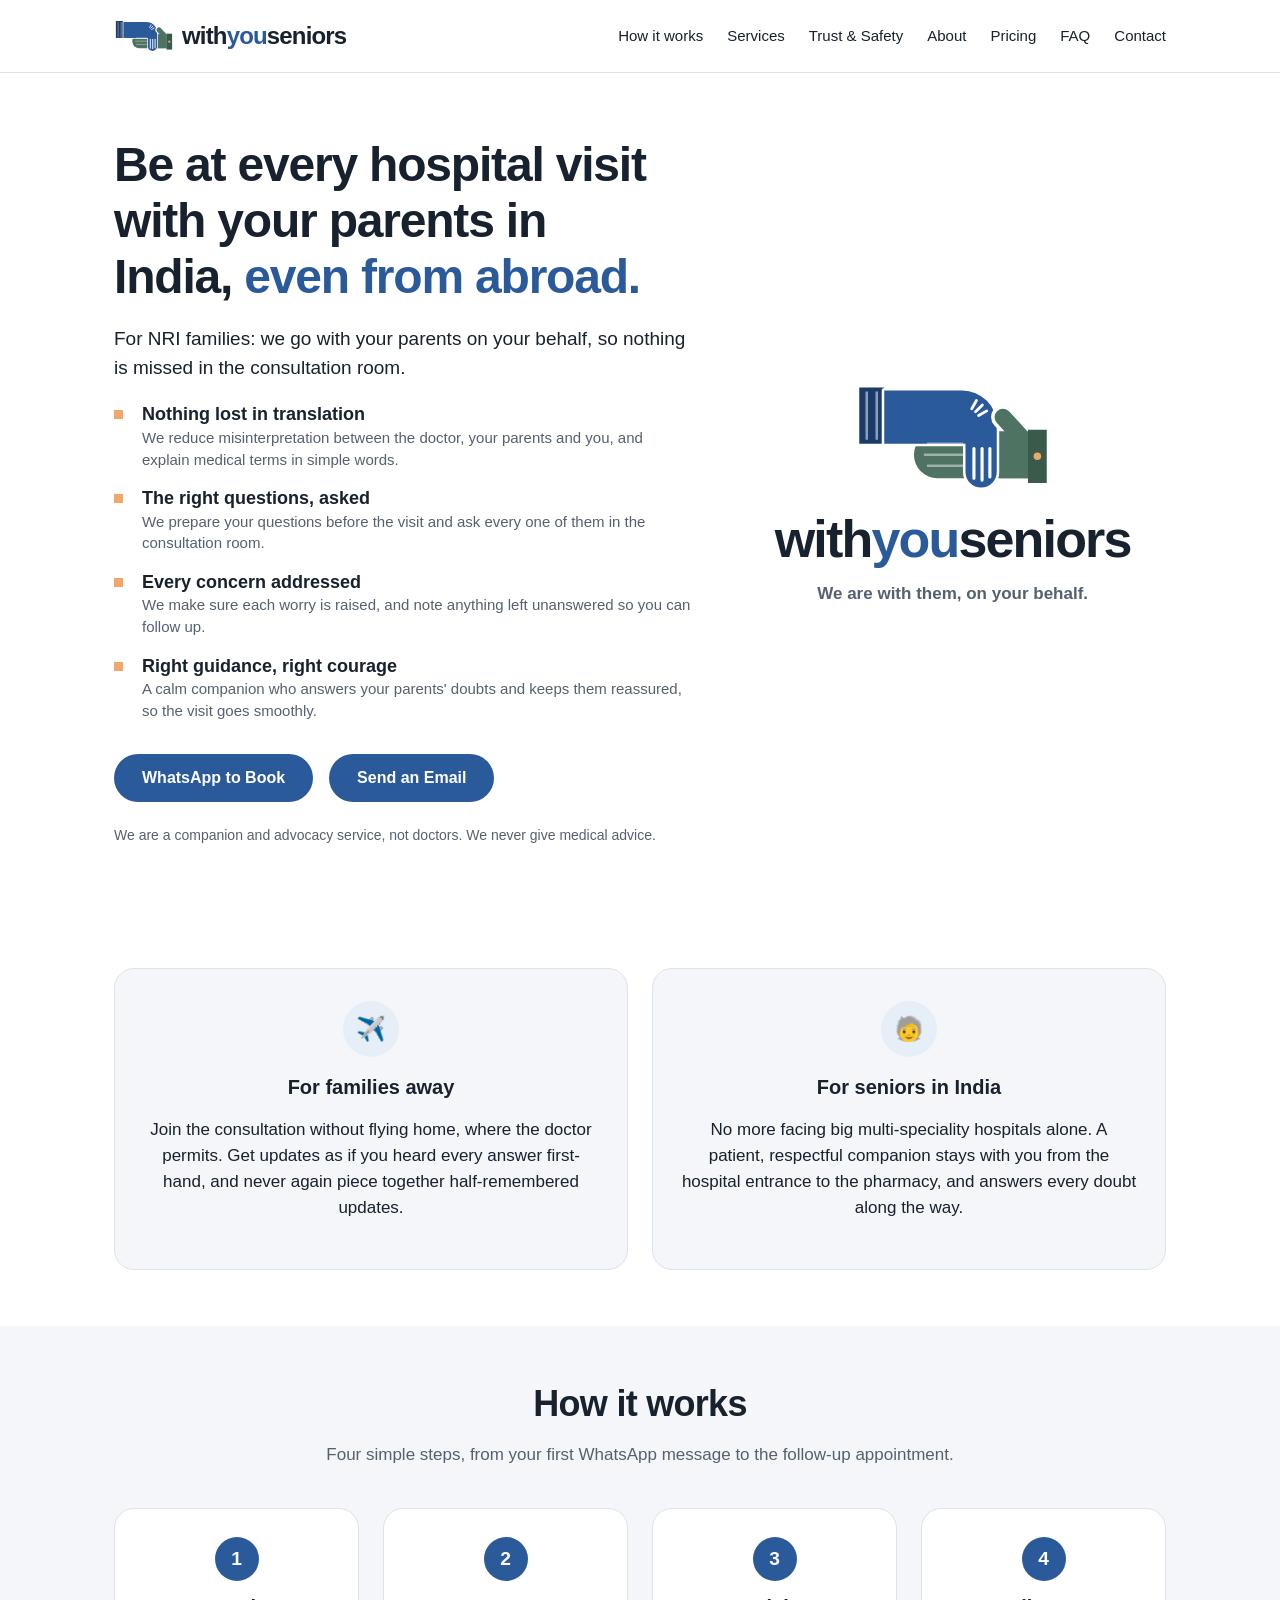
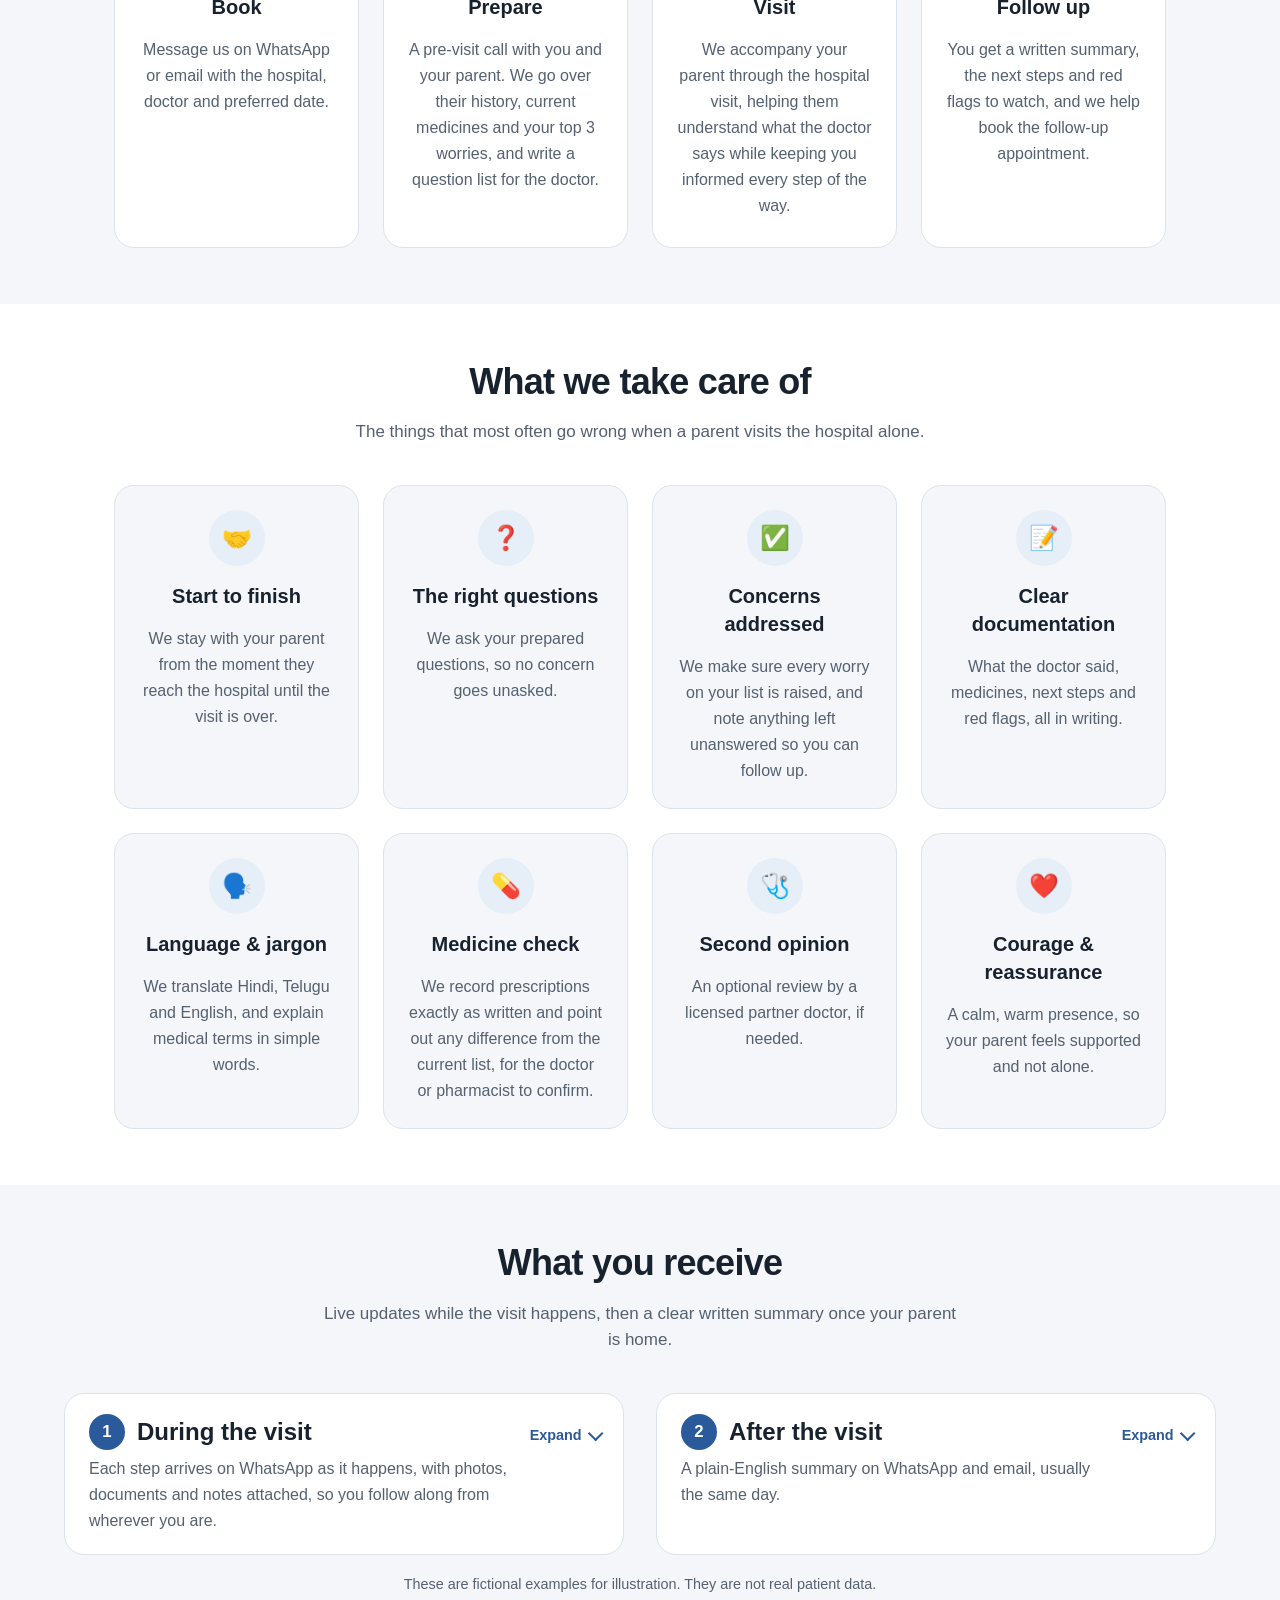
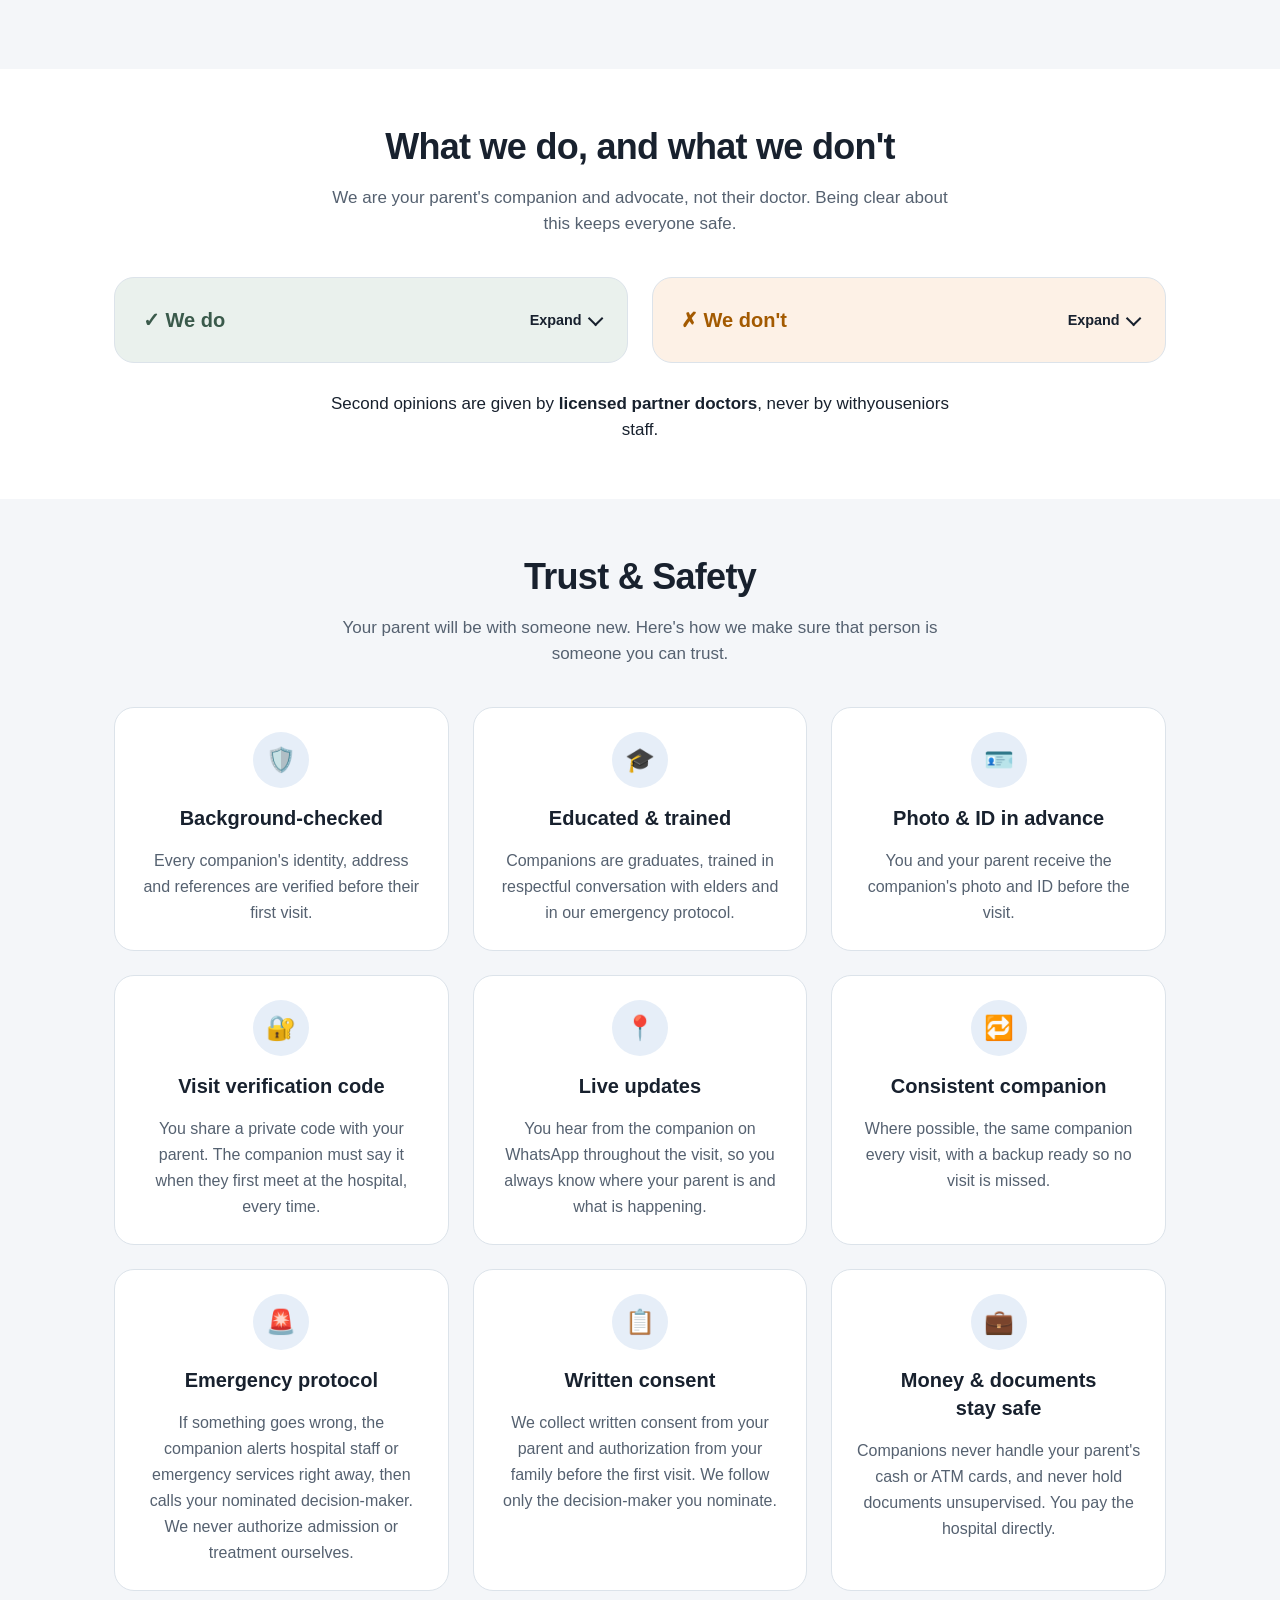
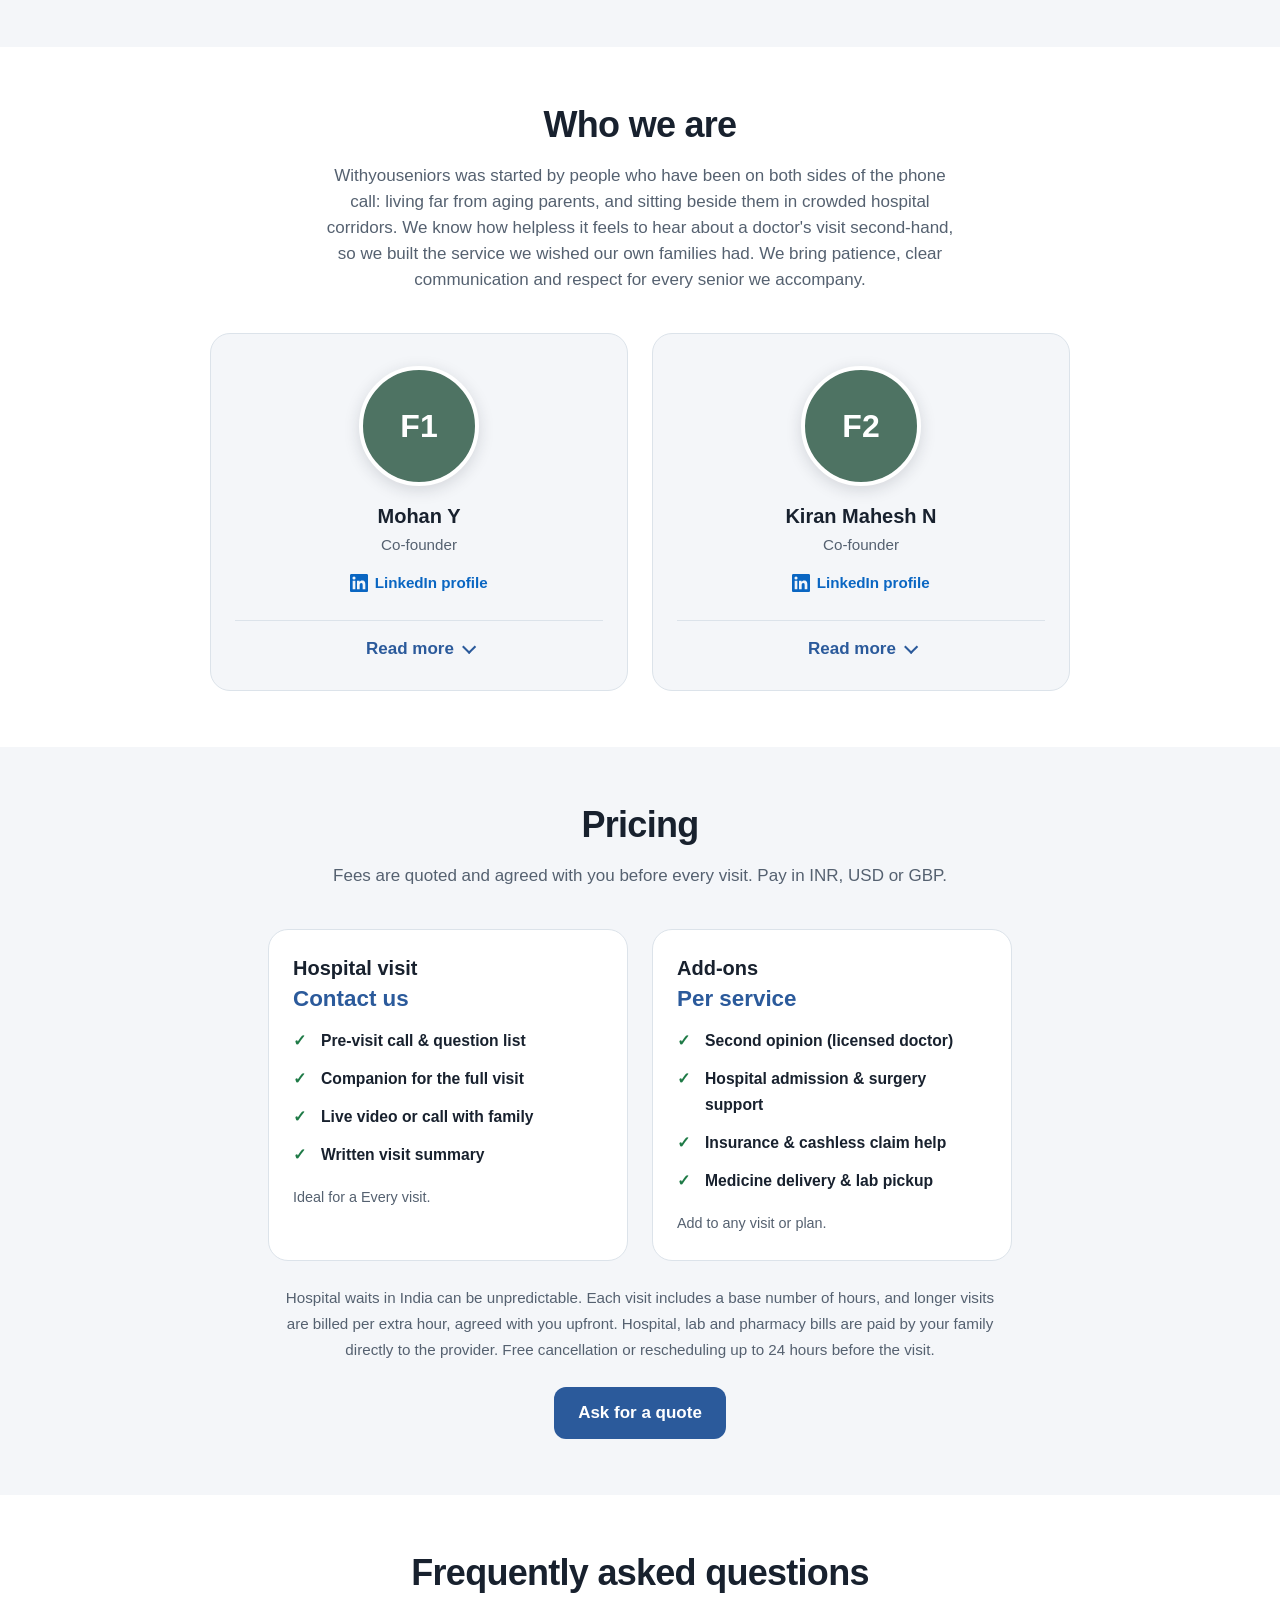
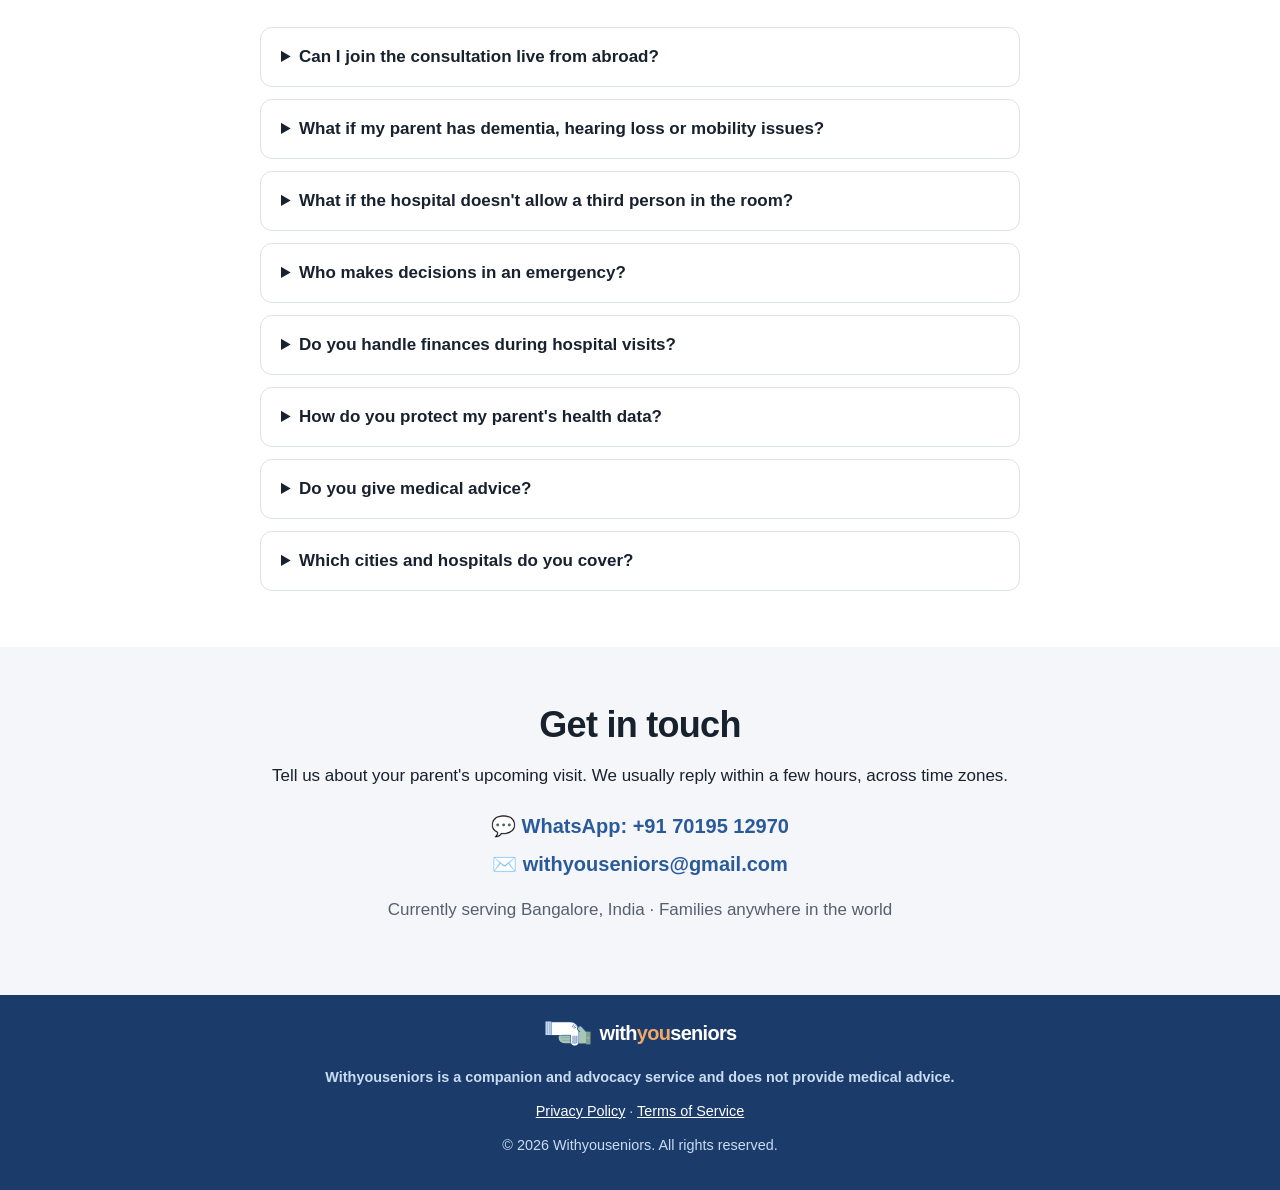
==== index.html @ 8ab737ec "Added code" ====
<!doctype html>
<html lang="en">
<head>
  <meta charset="UTF-8">
  <meta name="viewport" content="width=device-width, initial-scale=1.0">
  <title>Withyouseniors — Hospital Visit Companions for Your Parents in India</title>
  <meta name="description" content="Withyouseniors accompanies your parents to hospital visits in India on your behalf — asking the right questions, keeping you connected live, and sending a clear written summary. For families in the US, UK and abroad.">

  <meta property="og:title" content="Withyouseniors — We're with them, so you're with them">
  <meta property="og:description" content="Trained hospital-visit companions for seniors in India, with live updates and clear visit summaries for families abroad.">
  <meta property="og:type" content="website">
  <meta property="og:url" content="https://www.withyouseniors.in/">

  <link rel="icon" type="image/svg+xml" href="assets/favicon.svg">
  <meta name="theme-color" content="#2B5A9B">

  <link rel="stylesheet" href="styles.css">
</head>
<body>

  <header class="site-header">
    <div class="container header-inner">
      <a class="logo" href="#top" aria-label="withyouseniors home"><img class="logo-mark" src="assets/logo.svg" alt="" width="60" height="36"><span class="logo-word">with<span class="logo-you">you</span>seniors</span></a>
      <button class="nav-toggle" id="navToggle" aria-label="Toggle navigation" aria-expanded="false" aria-controls="siteNav">
        <span></span><span></span><span></span>
      </button>
      <nav class="site-nav" id="siteNav">
        <a href="#how-it-works">How it works</a>
        <a href="#services">Services</a>
        <a href="#trust">Trust &amp; Safety</a>
        <a href="#about">About</a>
        <a href="#pricing">Pricing</a>
        <a href="#faq">FAQ</a>
        <a href="#contact">Contact</a>
      </nav>
    </div>
  </header>

  <main id="top">

    <!-- Hero -->
    <section class="hero hero-split">
      <div class="container hero-grid">
        <div class="hero-copy">
          <h1>Be at every hospital visit with your parents in India, <span class="hero-accent">even from abroad.</span></h1>
          <p class="hero-lead">For NRI families: we go with your parents on your behalf, so nothing is missed in the consultation room.</p>
          <ul class="hero-points">
            <li><strong>Nothing lost in translation</strong><span>We reduce misinterpretation between the doctor, your parents and you, and explain medical terms in simple words.</span></li>
            <li><strong>The right questions, asked</strong><span>We prepare your questions before the visit and ask every one of them in the consultation room.</span></li>
            <li><strong>Every concern addressed</strong><span>We make sure each worry is raised, and note anything left unanswered so you can follow up.</span></li>
            <li><strong>Right guidance, right courage</strong><span>A calm companion who answers your parents' doubts and keeps them reassured, so the visit goes smoothly.</span></li>
          </ul>
          <div class="hero-actions">
            <a class="btn btn-primary" href="https://wa.me/917019512970" target="_blank" rel="noopener">WhatsApp to Book</a>
            <a class="btn btn-primary" href="mailto:withyouseniors@gmail.com">Send an Email</a>
          </div>
          <p class="hero-note">We are a companion and advocacy service, not doctors. We never give medical advice.</p>
        </div>
        <div class="hero-visual" aria-hidden="true">
          <img src="assets/logo.svg" alt="" width="200" height="120">
          <p class="hero-visual-word">with<span>you</span>seniors</p>
          <p class="hero-visual-tag">We are with them, on your behalf.</p>
        </div>
      </div>
    </section>

    <!-- Who it's for -->
    <section class="section audiences">
      <div class="container">
        <div class="two-col">
          <div class="audience-card">
            <div class="card-icon" aria-hidden="true">✈️</div>
            <h3>For families away</h3>
            <p>Join the consultation without flying home, where the doctor permits. Get updates as if
              you heard every answer first-hand, and never again piece together
              half-remembered updates.</p>
          </div>
          <div class="audience-card">
            <div class="card-icon" aria-hidden="true">🧓</div>
            <h3>For seniors in India</h3>
            <p>No more facing big multi-speciality hospitals alone. A patient, respectful companion
              stays with you from the hospital entrance to the pharmacy, and answers every doubt along the way.</p>
          </div>
        </div>
      </div>
    </section>

    <!-- How it works -->
    <section id="how-it-works" class="section how-it-works">
      <div class="container">
        <h2>How it works</h2>
        <p class="section-intro">Four simple steps, from your first WhatsApp message to the follow-up appointment.</p>
        <ol class="steps">
          <li class="step">
            <span class="step-num" aria-hidden="true">1</span>
            <h3>Book</h3>
            <p>Message us on WhatsApp or email with the hospital, doctor and preferred date.</p>
          </li>
          <li class="step">
            <span class="step-num" aria-hidden="true">2</span>
            <h3>Prepare</h3>
            <p>A pre-visit call with you and your parent. We go over their history, current medicines
              and your top 3 worries, and write a question list for the doctor.</p>
          </li>
          <li class="step">
            <span class="step-num" aria-hidden="true">3</span>
            <h3>Visit</h3>
            <p>We accompany your parent through the hospital visit, helping them understand what the doctor says while keeping you informed every step of the way.</p>
          </li>
          <li class="step">
            <span class="step-num" aria-hidden="true">4</span>
            <h3>Follow up</h3>
            <p>You get a written summary, the next steps and red flags to watch, and we help
              book the follow-up appointment.</p>
          </li>
        </ol>
      </div>
    </section>

    <!-- What we take care of -->
    <section id="services" class="section services">
      <div class="container">
        <h2>What we take care of</h2>
        <p class="section-intro">The things that most often go wrong when a parent visits the hospital alone.</p>
        <div class="card-grid card-grid-4">
          <div class="card">
            <div class="card-icon" aria-hidden="true">🤝</div>
            <h3>Start to finish</h3>
            <p>We stay with your parent from the moment they reach the hospital until the visit is over.</p>
          </div>
          <div class="card">
            <div class="card-icon" aria-hidden="true">❓</div>
            <h3>The right questions</h3>
            <p>We ask your prepared questions, so no concern goes unasked.</p>
          </div>
          <div class="card">
            <div class="card-icon" aria-hidden="true">✅</div>
            <h3>Concerns addressed</h3>
            <p>We make sure every worry on your list is raised, and note anything left unanswered so you can follow up.</p>
          </div>
          <div class="card">
            <div class="card-icon" aria-hidden="true">📝</div>
            <h3>Clear documentation</h3>
            <p>What the doctor said, medicines, next steps and red flags, all in writing.</p>
          </div>
          <div class="card">
            <div class="card-icon" aria-hidden="true">🗣️</div>
            <h3>Language &amp; jargon</h3>
            <p>We translate Hindi, Telugu and English, and explain medical terms in simple words.</p>
          </div>
          <div class="card">
            <div class="card-icon" aria-hidden="true">💊</div>
            <h3>Medicine check</h3>
            <p>We record prescriptions exactly as written and point out any difference from the current list, for the doctor or pharmacist to confirm.</p>
          </div>
          <div class="card">
            <div class="card-icon" aria-hidden="true">🩺</div>
            <h3>Second opinion</h3>
            <p>An optional review by a licensed partner doctor, if needed.</p>
          </div>
          <div class="card">
            <div class="card-icon" aria-hidden="true">❤️</div>
            <h3>Courage &amp; reassurance</h3>
            <p>A calm, warm presence, so your parent feels supported and not alone.</p>
          </div>
        </div>
      </div>
    </section>

    <!-- Sample visit summary -->
    <section id="sample" class="section sample">
      <div class="container">
        <h2>What you receive</h2>
        <p class="section-intro">Live updates while the visit happens, then a clear written summary once your parent is home.</p>

        <div class="receive-cols">
        <!-- Part 1: During the visit -->
        <details class="receive-part">
          <summary class="receive-summary">
              <h3 class="receive-heading"><span class="receive-num" aria-hidden="true">1</span> During the visit</h3>
              <span class="receive-intro">Each step arrives on WhatsApp as it happens, with photos, documents and notes attached, so you follow along from wherever you are.</span>
            <span class="receive-toggle" aria-hidden="true"></span>
          </summary>

          <div class="timeline-card">
            <div class="summary-header">
              <span class="summary-badge">Sample</span>
              <div>
                <p class="summary-title">Live visit timeline: Cardiology follow-up</p>
                <p class="summary-meta">Times shown in India (IST) and for a family in London (GMT)</p>
              </div>
            </div>

            <ol class="timeline">
              <li class="tl-item">
                <div class="tl-time"><strong>9:40 AM</strong><span>4:10 AM London</span></div>
                <div class="tl-body">
                  <h4>🏥 Arrived at hospital</h4>
                  <p>Companion introduced to your parent. Registration done and token received. Wheelchair arranged at the entrance.</p>
                  <ul class="tl-artifacts"><li>🧾 Registration slip</li></ul>
                </div>
              </li>
              <li class="tl-item">
                <div class="tl-time"><strong>10:15 AM</strong><span>4:45 AM London</span></div>
                <div class="tl-body">
                  <h4>🩺 Vitals checked</h4>
                  <p>Nurse recorded BP 138/86 and weight 68 kg. Waiting time to see the doctor: about 30 minutes.</p>
                  <ul class="tl-artifacts"><li>📷 Vitals sheet</li></ul>
                </div>
              </li>
              <li class="tl-item tl-key">
                <div class="tl-time"><strong>10:50 AM</strong><span>5:20 AM London</span></div>
                <div class="tl-body">
                  <h4>👨‍⚕️ Doctor's appointment</h4>
                  <p>All of your prepared questions were asked and answered.</p>
                  <ul class="tl-artifacts"><li>❓ Question list</li></ul>
                </div>
              </li>
              <li class="tl-item tl-key">
                <div class="tl-time"><strong>11:15 AM</strong><span>5:45 AM London</span></div>
                <div class="tl-body">
                  <h4>📝 Doctor conversation summary</h4>
                  <p>BP is better controlled. The current BP tablet may be causing ankle swelling, so the doctor switched it. ECG ordered today, and a kidney function test in 2 weeks.</p>
                  <ul class="tl-artifacts"><li>📄 Prescription photo</li><li>🗒️ Consultation notes</li><li>🎙️ Voice note (with consent)</li></ul>
                </div>
              </li>
              <li class="tl-item">
                <div class="tl-time"><strong>11:30 AM</strong><span>6:00 AM London</span></div>
                <div class="tl-body">
                  <h4>🧪 Tests prescribed</h4>
                  <p>ECG today. Kidney function blood test in 2 weeks. Cost estimate shared with you before payment.</p>
                  <ul class="tl-artifacts"><li>📄 Test order</li><li>💳 Cost estimate</li></ul>
                </div>
              </li>
              <li class="tl-item">
                <div class="tl-time"><strong>11:45 AM</strong><span>6:15 AM London</span></div>
                <div class="tl-body">
                  <h4>📈 Attended the ECG</h4>
                  <p>Stayed with your parent throughout the test. Report collected and shown to the doctor before leaving.</p>
                  <ul class="tl-artifacts"><li>📄 ECG report (PDF)</li></ul>
                </div>
              </li>
              <li class="tl-item">
                <div class="tl-time"><strong>12:30 PM</strong><span>7:00 AM London</span></div>
                <div class="tl-body">
                  <h4>💊 Pharmacy</h4>
                  <p>Medicines collected and compared with the existing list. No difference needing the doctor's attention. Pharmacist confirmed.</p>
                  <ul class="tl-artifacts"><li>🧾 Pharmacy bill</li><li>📷 Medicine strips</li></ul>
                </div>
              </li>
              <li class="tl-item tl-done">
                <div class="tl-time"><strong>1:15 PM</strong><span>7:45 AM London</span></div>
                <div class="tl-body">
                  <h4>🏠 Visit complete</h4>
                  <p>Your parent leaves the hospital. The full written visit summary follows the same day.</p>
                </div>
              </li>
            </ol>
          </div>
        </details>

        <!-- Part 2: After the visit -->
        <details class="receive-part">
          <summary class="receive-summary">
              <h3 class="receive-heading"><span class="receive-num" aria-hidden="true">2</span> After the visit</h3>
              <span class="receive-intro">A plain-English summary on WhatsApp and email, usually the same day.</span>
            <span class="receive-toggle" aria-hidden="true"></span>
          </summary>

        <article class="summary-card" aria-label="Sample visit summary">
          <div class="summary-header">
            <span class="summary-badge">Sample</span>
            <div>
              <p class="summary-title">Visit summary: Cardiology follow-up</p>
              <p class="summary-meta">Patient: Mr. A. (sample, age 72) · Multi-speciality hospital, Bangalore · Companion: Priya</p>
            </div>
          </div>

          <div class="summary-grid">
            <div class="summary-block">
              <h3>👨‍⚕️ Doctor said</h3>
              <ul>
                <li>Blood pressure is better controlled than last visit (138/86).</li>
                <li>ECG is stable. No new changes.</li>
                <li>Mild ankle swelling may be from the current BP tablet.</li>
              </ul>
            </div>
            <div class="summary-block">
              <h3>💊 Medicines (exactly as written)</h3>
              <ul>
                <li>Tab. Amlodipine 5 mg: <strong>stopped</strong></li>
                <li>Tab. Telmisartan 40 mg: 1-0-0, after breakfast (new)</li>
                <li>Tab. Atorvastatin 10 mg: 0-0-1, continue</li>
              </ul>
              <p class="summary-flag">⚠️ Checked: the new tablet was compared with the existing list. No difference needing the doctor's attention. Pharmacist confirmed. We do not give medical advice.</p>
            </div>
            <div class="summary-block">
              <h3>📅 Next steps</h3>
              <ul>
                <li>Kidney function blood test in 2 weeks (lab pickup at home booked).</li>
                <li>Review appointment in 6 weeks. We'll confirm the slot with you.</li>
                <li>Check BP at home every morning and share it on WhatsApp.</li>
              </ul>
            </div>
            <div class="summary-block summary-block-alert">
              <h3>🚩 Red flags to watch (as advised by the doctor)</h3>
              <ul>
                <li>Dizziness on standing up</li>
                <li>BP above 160/100 twice in a row</li>
                <li>Chest pain or breathlessness: call emergency services (112) and us right away</li>
              </ul>
            </div>
          </div>
        </article>
        </details>
        </div>
        <p class="sample-note">These are fictional examples for illustration. They are not real patient data.</p>
      </div>
    </section>

    <!-- What we do / don't do -->
    <section id="scope" class="section scope">
      <div class="container">
        <h2>What we do, and what we don't</h2>
        <p class="section-intro">We are your parent's companion and advocate, not their doctor. Being clear about this keeps everyone safe.</p>
        <div class="two-col">
          <details class="scope-list scope-do">
            <summary class="scope-summary"><h3>✓ We do</h3><span class="scope-toggle" aria-hidden="true"></span></summary>
            <ul>
              <li>Accompany your parent through the entire visit</li>
              <li>Ask your questions and take detailed notes</li>
              <li>Translate and explain medical terms simply</li>
              <li>Document what the doctor said, medicines and next steps</li>
              <li>Meet your parent at the hospital and stay until the visit is over</li>
              <li>Keep you connected with live updates, and be available for a call or WhatsApp</li>
            </ul>
          </details>
          <details class="scope-list scope-dont">
            <summary class="scope-summary"><h3>✗ We don't</h3><span class="scope-toggle" aria-hidden="true"></span></summary>
            <ul>
              <li>Diagnose or give medical advice</li>
              <li>Change, skip or suggest medicine doses</li>
              <li>Make treatment decisions on your family's behalf</li>
              <li>Handle your parent's cash, ATM cards or documents unsupervised</li>
              <li>Pay hospital bills. You pay the hospital directly.</li>
              <li>Provide home pickup and drop</li>
              <li>Nursing care</li>
            </ul>
          </details>
        </div>
        <p class="scope-note">
          Second opinions are given by <strong>licensed partner doctors</strong>, never by withyouseniors staff.
        </p>
      </div>
    </section>

    <!-- Trust & Safety -->
    <!-- REVIEW BEFORE LAUNCH: keep only the claims below that are true today. Remove or mark "coming soon" for anything not yet in place. -->
    <section id="trust" class="section trust">
      <div class="container">
        <h2>Trust &amp; Safety</h2>
        <p class="section-intro">Your parent will be with someone new. Here's how we make sure that person is someone you can trust.</p>
        <div class="card-grid">
          <div class="card">
            <div class="card-icon" aria-hidden="true">🛡️</div>
            <h3>Background-checked</h3>
            <p>Every companion's identity, address and references are verified before their first visit.</p>
          </div>
          <div class="card">
            <div class="card-icon" aria-hidden="true">🎓</div>
            <h3>Educated &amp; trained</h3>
            <p>Companions are graduates, trained in respectful conversation with elders and in our emergency protocol.</p>
          </div>
          <div class="card">
            <div class="card-icon" aria-hidden="true">🪪</div>
            <h3>Photo &amp; ID in advance</h3>
            <p>You and your parent receive the companion's photo and ID before the visit.</p>
          </div>
          <div class="card">
            <div class="card-icon" aria-hidden="true">🔐</div>
            <h3>Visit verification code</h3>
            <p>You share a private code with your parent. The companion must say it when they first meet at the hospital, every time.</p>
          </div>
          <div class="card">
            <div class="card-icon" aria-hidden="true">📍</div>
            <h3>Live updates</h3>
            <p>You hear from the companion on WhatsApp throughout the visit, so you always know where your parent is and what is happening.</p>
          </div>
          <div class="card">
            <div class="card-icon" aria-hidden="true">🔁</div>
            <h3>Consistent companion</h3>
            <p>Where possible, the same companion every visit, with a backup ready so no visit is missed.</p>
          </div>
          <div class="card">
            <div class="card-icon" aria-hidden="true">🚨</div>
            <h3>Emergency protocol</h3>
            <p>If something goes wrong, the companion alerts hospital staff or emergency services right away, then calls your nominated decision-maker. We never authorize admission or treatment ourselves.</p>
          </div>
          <div class="card">
            <div class="card-icon" aria-hidden="true">📋</div>
            <h3>Written consent</h3>
            <p>We collect written consent from your parent and authorization from your family before the first visit. We follow only the decision-maker you nominate.</p>
          </div>
          <div class="card">
            <div class="card-icon" aria-hidden="true">💼</div>
            <h3>Money &amp; documents stay safe</h3>
            <p>Companions never handle your parent's cash or ATM cards, and never hold documents unsupervised. You pay the hospital directly.</p>
          </div>
        </div>
      </div>
    </section>

    <!-- Who we are -->
    <section id="about" class="section about">
      <div class="container">
        <h2>Who we are</h2>
        <p class="section-intro">
          Withyouseniors was started by people who have been on both sides of the phone call:
          living far from aging parents, and sitting beside them in crowded hospital corridors.
          We know how helpless it feels to hear about a doctor's visit second-hand, so we built
          the service we wished our own families had. We bring patience, clear communication
          and respect for every senior we accompany.
        </p>
        <div class="founder-grid">
          <!-- TODO: replace Founder 1 placeholder details. For a photo, swap the initials div for:
               <img class="founder-photo" src="assets/founder-1.jpg" alt="Photo of [Name]"> -->
          <article class="founder-card">
            <div class="founder-photo founder-photo-placeholder" aria-hidden="true">F1</div>
            <h3 class="founder-name">Mohan Y</h3>
            <p class="founder-role">Co-founder</p>
            <a class="founder-linkedin" href="https://www.linkedin.com/" target="_blank" rel="noopener"><svg class="li-icon" viewBox="0 0 24 24" aria-hidden="true" focusable="false"><path fill="currentColor" d="M20.45 20.45h-3.56v-5.57c0-1.33-.02-3.04-1.85-3.04-1.85 0-2.14 1.45-2.14 2.94v5.67H9.35V9h3.41v1.56h.05c.48-.9 1.64-1.85 3.37-1.85 3.6 0 4.27 2.37 4.27 5.46v6.28zM5.34 7.43a2.06 2.06 0 1 1 0-4.13 2.06 2.06 0 0 1 0 4.13zM7.12 20.45H3.56V9h3.56v11.45zM22.22 0H1.77C.79 0 0 .77 0 1.73v20.54C0 23.23.79 24 1.77 24h20.45c.98 0 1.78-.77 1.78-1.73V1.73C24 .77 23.2 0 22.22 0z"/></svg> LinkedIn profile</a>
            <details class="founder-details">
              <summary><span class="when-closed">Read more</span><span class="when-open">Show less</span></summary>
              <div class="founder-bio">
                <p>[Short background: where they grew up, education, and professional experience.]</p>
                <p>[Why they started Withyouseniors, for example a personal experience with a parent's hospital visit.]</p>
                <ul>
                  <li>[Key experience or credential]</li>
                  <li>[Languages spoken]</li>
                  <li>[Based in: city, country]</li>
                </ul>
              </div>
            </details>
          </article>
          <!-- TODO: replace Founder 2 placeholder details. For a photo, swap the initials div for:
               <img class="founder-photo" src="assets/founder-2.jpg" alt="Photo of [Name]"> -->
          <article class="founder-card">
            <div class="founder-photo founder-photo-placeholder" aria-hidden="true">F2</div>
            <h3 class="founder-name">Kiran Mahesh N</h3>
            <p class="founder-role">Co-founder</p>
            <a class="founder-linkedin" href="https://www.linkedin.com/" target="_blank" rel="noopener"><svg class="li-icon" viewBox="0 0 24 24" aria-hidden="true" focusable="false"><path fill="currentColor" d="M20.45 20.45h-3.56v-5.57c0-1.33-.02-3.04-1.85-3.04-1.85 0-2.14 1.45-2.14 2.94v5.67H9.35V9h3.41v1.56h.05c.48-.9 1.64-1.85 3.37-1.85 3.6 0 4.27 2.37 4.27 5.46v6.28zM5.34 7.43a2.06 2.06 0 1 1 0-4.13 2.06 2.06 0 0 1 0 4.13zM7.12 20.45H3.56V9h3.56v11.45zM22.22 0H1.77C.79 0 0 .77 0 1.73v20.54C0 23.23.79 24 1.77 24h20.45c.98 0 1.78-.77 1.78-1.73V1.73C24 .77 23.2 0 22.22 0z"/></svg> LinkedIn profile</a>
            <details class="founder-details">
              <summary><span class="when-closed">Read more</span><span class="when-open">Show less</span></summary>
              <div class="founder-bio">
                <p>[Short background: where they grew up, education, and professional experience.]</p>
                <p>[Why they started Withyouseniors, for example a personal experience with a parent's hospital visit.]</p>
                <ul>
                  <li>[Key experience or credential]</li>
                  <li>[Languages spoken]</li>
                  <li>[Based in: city, country]</li>
                </ul>
              </div>
            </details>
          </article>
        </div>
      </div>
    </section>

    <!-- Pricing -->
    <section id="pricing" class="section pricing">
      <div class="container">
        <h2>Pricing</h2>
        <p class="section-intro">Fees are quoted and agreed with you before every visit. Pay in INR, USD or GBP.</p>
        <div class="card-grid price-grid price-grid-2">
          <div class="card price-card">
            <h3>Hospital visit</h3>
            <p class="price">Contact us</p>
            <ul class="check-list">
              <li>Pre-visit call &amp; question list</li>
              <li>Companion for the full visit</li>
              <li>Live video or call with family</li>
              <li>Written visit summary</li>
            </ul>
            <p class="price-note">Ideal for a Every visit.</p>
          </div>
         
          <div class="card price-card">
            <h3>Add-ons</h3>
            <p class="price">Per service</p>
            <ul class="check-list">
              <li>Second opinion (licensed doctor)</li>
              <li>Hospital admission &amp; surgery support</li>
              <li>Insurance &amp; cashless claim help</li>
              <li>Medicine delivery &amp; lab pickup</li>
            </ul>
            <p class="price-note">Add to any visit or plan.</p>
          </div>
        </div>
        <p class="pricing-footnote">
          Hospital waits in India can be unpredictable. Each visit includes a base number of hours,
          and longer visits are billed per extra hour, agreed with you upfront. Hospital, lab and
          pharmacy bills are paid by your family directly to the provider. Free cancellation or
          rescheduling up to 24 hours before the visit.
        </p>
        <a class="btn btn-primary" href="#contact">Ask for a quote</a>
      </div>
    </section>

    <!-- FAQ -->
    <section id="faq" class="section faq">
      <div class="container">
        <h2>Frequently asked questions</h2>
        <div class="faq-list">
          <details>
            <summary>Can I join the consultation live from abroad?</summary>
            <p>Yes. With the doctor's permission, we connect you by WhatsApp video or voice call during the consultation, so you can hear the doctor and ask questions yourself. If live joining isn't possible, we relay your questions and call you right after.</p>
          </details>
          <details>
            <summary>What if my parent has dementia, hearing loss or mobility issues?</summary>
            <p>Tell us during the pre-visit call. Companions are trained to speak slowly and clearly, watch for symptoms your parent may not mention, and arrange a wheelchair at the hospital where needed. We note our observations in the summary.</p>
          </details>
          <details>
            <summary>What if the hospital doesn't allow a third person in the room?</summary>
            <p>Some hospitals limit who can enter consultation rooms. We carry your parent's written consent and your family's authorization. If entry is still refused, we brief your parent beforehand with the question list and speak with the doctor or nurse afterwards.</p>
          </details>
          <details>
            <summary>Who makes decisions in an emergency?</summary>
            <p>Your family's nominated decision-maker. Our companion alerts hospital staff and emergency services right away, then calls you. We never authorize admission or treatment ourselves.</p>
          </details>
          <details>
            <summary>Do you handle finances during hospital visits?</summary>
            <p>Not by default. If you ask us to, we are willing to pay the bill when needed, and submit all the claims and charges with the supporting documents.</p>
          </details>
          <details>
            <summary>How do you protect my parent's health data?</summary>
            <p>Reports and summaries are shared only with the family members you name. We don't record anything without consent, and you can ask us to delete your data at any time. See our <a href="privacy.html">Privacy Policy</a>.</p>
          </details>
          <details>
            <summary>Do you give medical advice?</summary>
            <p>No. We are companions and advocates. We ask questions, take notes and explain what the doctor said in simple words. For a second opinion, we connect you with a licensed partner doctor.</p>
          </details>
          <details>
            <summary>Which cities and hospitals do you cover?</summary>
            <p>We currently serve Bangalore, with a focus on major multi-speciality hospitals. Message us about other cities. We are expanding.</p>
          </details>
        </div>
      </div>
    </section>

    <!-- Contact -->
    <section id="contact" class="section contact">
      <div class="container">
        <h2>Get in touch</h2>
        <p>Tell us about your parent's upcoming visit. We usually reply within a few hours, across time zones.</p>
        <div class="contact-details">
          <a class="contact-link" href="https://wa.me/917019512970" target="_blank" rel="noopener">💬 WhatsApp: +91 70195 12970</a>
          <a class="contact-link" href="mailto:withyouseniors@gmail.com">✉️ withyouseniors@gmail.com</a>
          <p class="service-area">Currently serving Bangalore, India · Families anywhere in the world</p>
        </div>
      </div>
    </section>

  </main>

  <footer class="site-footer">
    <div class="container">
      <p class="footer-logo"><img src="assets/logo-reversed.svg" alt="" width="48" height="29"><span class="logo-word">with<span class="logo-you">you</span>seniors</span></p>
      <p class="footer-disclaimer">Withyouseniors is a companion and advocacy service and does not provide medical advice.</p>
      <p class="footer-links"><a href="privacy.html">Privacy Policy</a> · <a href="terms.html">Terms of Service</a></p>
      <p>&copy; 2026 Withyouseniors. All rights reserved.</p>
    </div>
  </footer>

  <script src="script.js"></script>
</body>
</html>
---- styles.css ----
:root {
  /* WithYou palette (theme/02 Color palette) */
  --color-bg: #F4F6F9;            /* Cloud: app canvas */
  --color-surface: #FFFFFF;       /* Paper: cards, nav, inputs */
  --color-text: #18212E;          /* Ink */
  --color-text-muted: #556170;    /* Muted */
  --color-primary: #2B5A9B;       /* Harbor Blue */
  --color-primary-hover: #224A82;
  --color-primary-dark: #1B3C6B;
  --color-primary-light: #2B5A9B;
  --color-primary-tint: #E6EEF8;
  --color-primary-pale: #C9DCF2;
  --color-secondary: #4E7363;     /* Sage */
  --color-secondary-dark: #3A5A4B;
  --color-secondary-tint: #EAF1ED;
  --color-accent: #F0A868;        /* Apricot: ink text only */
  --color-accent-tint: #FDF1E6;
  --color-border: #DCE3EA;        /* Line */
  --color-done: #1E7A46;
  --color-wait: #A35A00;
  --color-alert: #B42318;

  --shadow-raised: 0 1px 2px rgba(24, 33, 46, 0.06), 0 8px 24px rgba(24, 33, 46, 0.08);

  /* Typography (theme/03 Typography scale): system fonts, body 17/26 */
  --font-body: -apple-system, BlinkMacSystemFont, 'Segoe UI', Roboto, 'Noto Sans', 'Noto Sans Devanagari', 'Noto Sans Telugu', 'Helvetica Neue', Arial, sans-serif;
  --font-mono: ui-monospace, SFMono-Regular, Menlo, monospace;
  --container-max: 1100px;
}

* {
  box-sizing: border-box;
}

html {
  scroll-behavior: smooth;
}

body {
  margin: 0;
  font-family: var(--font-body);
  font-size: 17px;
  line-height: 26px;
  color: var(--color-text);
  background: var(--color-bg);
}

h1, h2, h3 {
  font-weight: 700;
  color: var(--color-text);
  margin: 0 0 1rem;
  text-wrap: balance;
}

/* Display 48/56 · H1 36/44 · H3 22/30 (cards use 20/28) */
h1 { font-size: clamp(2.25rem, 5vw, 3rem); line-height: 1.17; letter-spacing: -0.025em; }
h2 { font-size: clamp(1.75rem, 4vw, 2.25rem); line-height: 1.22; letter-spacing: -0.02em; text-align: center; }
h3 { font-size: 1.25rem; line-height: 28px; font-weight: 600; }

p {
  margin: 0 0 1rem;
}

a {
  color: var(--color-primary);
}

a:hover {
  color: var(--color-primary-dark);
}

.container {
  max-width: var(--container-max);
  margin: 0 auto;
  padding: 0 1.5rem;
}

/* Header */
.site-header {
  background: var(--color-surface);
  border-bottom: 1px solid var(--color-border);
  position: sticky;
  top: 0;
  z-index: 10;
}

.header-inner {
  display: flex;
  align-items: center;
  justify-content: space-between;
  min-height: 72px;
  position: relative;
}

.logo {
  display: flex;
  align-items: center;
  gap: 8px;
  color: var(--color-text);
  text-decoration: none;
}

.logo:hover {
  color: var(--color-text);
}

.logo-mark {
  display: block;
  width: 60px;
  height: 36px;
}

.logo-word {
  font-size: 24px;
  font-weight: 700;
  letter-spacing: -0.035em;
  line-height: 1;
}

.logo-you {
  color: var(--color-primary);
}

.site-nav {
  display: flex;
  gap: 1.5rem;
}

.site-nav a {
  color: var(--color-text);
  text-decoration: none;
  font-size: 15px;
  font-weight: 500;
}

.site-nav a:hover {
  color: var(--color-primary);
}

.nav-toggle {
  display: none;
  flex-direction: column;
  justify-content: center;
  gap: 5px;
  width: 44px;
  height: 44px;
  background: none;
  border: none;
  cursor: pointer;
  padding: 0;
}

.nav-toggle span {
  display: block;
  height: 3px;
  width: 28px;
  margin: 0 auto;
  background: var(--color-text);
  border-radius: 2px;
}

/* Hero */
.hero {
  background: var(--color-primary);
  padding: 4rem 0 3.5rem;
  text-align: center;
}

.hero .eyebrow {
  color: var(--color-accent);
  font-weight: 600;
  letter-spacing: 0.08em;
  text-transform: uppercase;
  font-size: 13px;
  margin-bottom: 0.75rem;
}

.hero h1 {
  color: #fff;
}

.hero-sub {
  color: var(--color-primary-pale);
  max-width: 680px;
  margin: 0 auto 2rem;
  font-size: 19px;
  line-height: 30px;
}

.hero-actions {
  display: flex;
  gap: 1rem;
  justify-content: center;
  flex-wrap: wrap;
}

/* Buttons */
/* Buttons (theme/04): 52px tall, radius 12, 17/600 label, min width 160 */
.btn {
  display: inline-flex;
  align-items: center;
  justify-content: center;
  height: 52px;
  min-width: 160px;
  padding: 0 24px;
  border: 0;
  border-radius: 12px;
  text-decoration: none;
  font-weight: 600;
  font-size: 17px;
  transition: background-color 0.15s ease, box-shadow 0.15s ease, transform 0.15s ease;
}

.btn-primary {
  background: var(--color-primary);
  color: #fff;
}

.btn-primary:hover {
  background: var(--color-primary-hover);
  color: #fff;
  box-shadow: 0 4px 12px rgba(43, 90, 155, 0.28);
}

.btn-primary:active {
  background: var(--color-primary-dark);
  box-shadow: inset 0 2px 4px rgba(0, 0, 0, 0.25);
  transform: translateY(1px);
}

.btn-secondary {
  background: var(--color-surface);
  color: var(--color-secondary);
  border: 1.5px solid var(--color-secondary);
}

.btn-secondary:hover {
  background: var(--color-secondary-tint);
  color: var(--color-secondary-dark);
}

/* Reversed buttons on the Harbor Blue hero */
.hero .btn-primary {
  background: #fff;
  color: var(--color-primary);
}

.hero .btn-primary:hover {
  background: var(--color-primary-tint);
  color: var(--color-primary-dark);
  box-shadow: 0 4px 12px rgba(24, 33, 46, 0.25);
}

.hero .btn-secondary {
  background: transparent;
  color: #fff;
  border-color: #fff;
}

.hero .btn-secondary:hover {
  background: rgba(255, 255, 255, 0.12);
  color: #fff;
}

/* Hero (index2): light split hero, headline with accent phrase, bulleted highlights, brand panel */
.hero.hero-split {
  background: var(--color-surface);
  text-align: left;
  padding: 3rem 0 3.5rem;
}

.hero-grid {
  display: grid;
  grid-template-columns: 1fr;
  gap: 2rem;
  align-items: center;
}

.hero-split h1 {
  color: var(--color-text);
}

.hero-accent {
  color: var(--color-primary);
}

.hero-lead {
  margin: 1.25rem 0 1.25rem;
  font-size: 19px;
  line-height: 1.5;
  color: var(--color-text);
}

.hero-points {
  list-style: none;
  margin: 0 0 2rem;
  padding: 0;
  display: grid;
  gap: 1rem;
}

.hero-points li {
  position: relative;
  padding-left: 1.75rem;
}

.hero-points li::before {
  content: "";
  position: absolute;
  left: 0;
  top: 0.5rem;
  width: 9px;
  height: 9px;
  background: var(--color-accent);
}

.hero-points strong {
  display: block;
  font-size: 18px;
  line-height: 1.35;
  color: var(--color-text);
}

.hero-points span {
  display: block;
  font-size: 15px;
  line-height: 1.45;
  color: var(--color-text-muted);
}

.hero.hero-split .hero-actions {
  justify-content: flex-start;
}

.hero.hero-split .btn {
  height: 48px;
  min-width: 0;
  padding: 0 28px;
  border-radius: 999px;
  font-size: 16px;
}

.hero.hero-split .btn-primary {
  background: var(--color-primary);
  color: #fff;
}

.hero.hero-split .btn-primary:hover {
  background: var(--color-primary-hover);
  color: #fff;
  box-shadow: 0 4px 12px rgba(43, 90, 155, 0.28);
}

.hero.hero-split .btn-secondary {
  background: transparent;
  color: var(--color-text);
  border: 1.5px solid var(--color-text);
}

.hero.hero-split .btn-secondary:hover {
  background: var(--color-bg);
  color: var(--color-text);
}

.hero-note {
  margin: 1.25rem 0 0;
  color: var(--color-text-muted);
  font-size: 14px;
}

.hero-visual {
  display: flex;
  flex-direction: column;
  align-items: center;
  justify-content: center;
  min-height: 220px;
  padding: 2rem 1.5rem;
  text-align: center;
}

.hero-visual img {
  width: 200px;
  height: auto;
}

.hero-visual-word {
  margin: 1rem 0 1rem;
  font-size: 3.25rem;
  font-weight: 700;
  letter-spacing: -0.035em;
  line-height: 1;
  color: var(--color-text);
}

.hero-visual-word span {
  color: var(--color-primary);
}

.hero-visual-tag {
  margin: 0;
  color: var(--color-text-muted);
  font-weight: 600;
  font-size: 17px;
}

@media (min-width: 900px) {
  .hero.hero-split {
    padding: 4rem 0;
  }

  .hero-grid {
    grid-template-columns: 1.15fr 0.85fr;
    gap: 3rem;
  }

  .hero-visual {
    min-height: 400px;
  }
}

/* Sections */
.section {
  padding: 3.5rem 0;
}

.section:nth-of-type(even) {
  background: var(--color-surface);
}

.section-intro {
  text-align: center;
  max-width: 640px;
  margin: 0 auto 2.5rem;
  color: var(--color-text-muted);
}

.pricing, .contact {
  text-align: center;
}

/* Cards */
.card-grid {
  display: grid;
  grid-template-columns: 1fr;
  gap: 1.5rem;
}

.card {
  background: var(--color-surface);
  border: 1px solid var(--color-border);
  border-radius: 20px;
  padding: 24px;
  text-align: center;
}

.section:nth-of-type(even) .card {
  background: var(--color-bg);
}

.card-icon {
  width: 56px;
  height: 56px;
  margin: 0 auto 1rem;
  border-radius: 50%;
  background: var(--color-primary-tint);
  display: flex;
  align-items: center;
  justify-content: center;
  font-size: 1.5rem;
}

/* Check list */
.check-list {
  list-style: none;
  padding: 0;
  margin: 2rem 0 0;
  display: flex;
  flex-direction: column;
  gap: 0.75rem;
  max-width: 480px;
  margin-inline: auto;
  text-align: left;
}

.check-list li {
  position: relative;
  padding-left: 1.75rem;
  font-weight: 600;
}

.check-list li::before {
  content: "✓";
  position: absolute;
  left: 0;
  color: var(--color-done);
  font-weight: 700;
}

/* Contact */
.contact-details {
  display: flex;
  flex-direction: column;
  align-items: center;
  gap: 0.75rem;
  margin-top: 1.5rem;
}

.contact-link {
  font-size: 1.25rem;
  font-weight: 700;
  color: var(--color-primary);
  text-decoration: none;
}

.contact-link:hover {
  color: var(--color-primary-dark);
}

.service-area {
  color: var(--color-text-muted);
  margin-top: 0.5rem;
}

/* Footer */
.site-footer {
  background: var(--color-primary-dark);
  color: var(--color-primary-pale);
  text-align: center;
  padding: 1.5rem 0;
  font-size: 0.9rem;
}

/* Two-column layout */
.two-col {
  display: grid;
  grid-template-columns: 1fr;
  gap: 1.5rem;
}

.audience-card {
  background: var(--color-bg);
  border: 1px solid var(--color-border);
  border-radius: 20px;
  padding: 2rem 1.75rem;
  text-align: center;
}

/* How it works */
.steps {
  list-style: none;
  padding: 0;
  margin: 0;
  display: grid;
  grid-template-columns: 1fr;
  gap: 1.5rem;
  counter-reset: none;
}

.step {
  background: var(--color-surface);
  border: 1px solid var(--color-border);
  border-radius: 20px;
  padding: 1.75rem 1.5rem;
  text-align: center;
}

.step-num {
  display: inline-flex;
  align-items: center;
  justify-content: center;
  width: 44px;
  height: 44px;
  border-radius: 50%;
  background: var(--color-primary);
  color: #fff;
  font-weight: 700;
  font-size: 1.2rem;
  margin-bottom: 0.75rem;
}

.step p,
.card p {
  margin-bottom: 0;
  color: var(--color-text-muted);
  font-size: 1rem;
}

/* Sample summary */
.summary-card {
  background: var(--color-surface);
  border: 1px solid var(--color-border);
  border-radius: 20px;
  padding: 1.75rem;
  max-width: 920px;
  margin: 0 auto;
  box-shadow: var(--shadow-raised);
}

.summary-header {
  display: flex;
  gap: 1rem;
  align-items: flex-start;
  border-bottom: 1px solid var(--color-border);
  padding-bottom: 1rem;
  margin-bottom: 1.25rem;
}

.summary-badge {
  flex-shrink: 0;
  background: var(--color-accent);
  color: var(--color-text);
  font-weight: 700;
  font-size: 13px;
  letter-spacing: 0.08em;
  text-transform: uppercase;
  padding: 0.3rem 0.7rem;
  border-radius: 999px;
}

.summary-title {
  font-weight: 600;
  color: var(--color-text);
  font-size: 1.15rem;
  margin: 0;
}

.summary-meta {
  color: var(--color-text-muted);
  font-size: 0.9rem;
  margin: 0.25rem 0 0;
}

.summary-grid {
  display: grid;
  grid-template-columns: 1fr;
  gap: 1rem;
}

.summary-block {
  background: var(--color-bg);
  border-radius: 12px;
  padding: 1.25rem;
}

.summary-block h3 {
  font-size: 1.05rem;
  margin-bottom: 0.5rem;
}

.summary-block ul {
  margin: 0;
  padding-left: 1.2rem;
  font-size: 0.98rem;
}

.summary-block li + li {
  margin-top: 0.35rem;
}

.summary-block-alert {
  background: var(--color-accent-tint);
}

.summary-flag {
  margin: 0.75rem 0 0;
  font-size: 0.9rem;
  color: var(--color-text-muted);
}

.sample-note {
  text-align: center;
  color: var(--color-text-muted);
  font-size: 0.9rem;
  margin-top: 1rem;
}

/* What you receive: parts */
.receive-part {
  max-width: 920px;
  margin: 0 auto 3rem;
}

.receive-heading {
  display: flex;
  align-items: center;
  gap: 0.75rem;
  font-size: 1.5rem;
  margin-bottom: 0.5rem;
}

.receive-num {
  display: inline-flex;
  align-items: center;
  justify-content: center;
  width: 36px;
  height: 36px;
  border-radius: 50%;
  background: var(--color-primary);
  color: #fff;
  font-size: 1.05rem;
  flex-shrink: 0;
}

.receive-intro {
  color: var(--color-text-muted);
  margin-bottom: 1.25rem;
}

/* Vertical timeline */
.timeline-card {
  background: var(--color-surface);
  border: 1px solid var(--color-border);
  border-radius: 20px;
  padding: 1.75rem;
  box-shadow: var(--shadow-raised);
}

.timeline {
  list-style: none;
  margin: 0;
  padding: 0;
}

.tl-item {
  position: relative;
  margin-left: 7px;
  border-left: 2px solid var(--color-border);
  padding: 0 0 1.5rem 1.25rem;
}

.tl-item:last-child {
  border-left-color: transparent;
  padding-bottom: 0;
}

.tl-item::before {
  content: "";
  position: absolute;
  left: -8px;
  top: 0.25rem;
  width: 14px;
  height: 14px;
  border-radius: 50%;
  background: var(--color-surface);
  border: 2px solid var(--color-border);
  box-sizing: border-box;
}

.tl-key::before {
  background: var(--color-surface);
  border: 3px solid var(--color-accent);
}

.tl-done::before {
  background: var(--color-primary);
  border-color: var(--color-primary);
}

.tl-time {
  display: flex;
  align-items: baseline;
  gap: 0.5rem;
  line-height: 1.3;
  margin-bottom: 0.2rem;
}

.tl-time strong {
  color: var(--color-text);
  font-size: 0.95rem;
  font-family: var(--font-mono);
  font-variant-numeric: tabular-nums;
  font-weight: 600;
}

.tl-time span {
  color: var(--color-text-muted);
  font-size: 0.8rem;
}

.tl-body h4 {
  margin: 0 0 0.25rem;
  font-size: 1.05rem;
  font-weight: 600;
  color: var(--color-text);
  line-height: 1.35;
}

.tl-body p {
  margin: 0;
  font-size: 0.98rem;
  color: var(--color-text);
}

.tl-key .tl-body p {
  background: var(--color-bg);
  border-radius: 10px;
  padding: 0.6rem 0.8rem;
  margin-top: 0.35rem;
}

.tl-artifacts {
  list-style: none;
  padding: 0;
  margin: 0.6rem 0 0;
  display: flex;
  flex-wrap: wrap;
  gap: 0.4rem;
}

.tl-artifacts li {
  background: var(--color-primary-tint);
  color: var(--color-primary);
  border-radius: 999px;
  padding: 4px 10px;
  font-size: 13px;
  font-weight: 600;
}

@media (min-width: 768px) {
  .tl-item {
    display: grid;
    grid-template-columns: 120px 1fr;
    gap: 0 1.5rem;
    margin-left: 0;
    border-left: 0;
    padding: 0;
  }

  .tl-item::before {
    left: calc(120px + 1.5rem - 6px);
  }

  .tl-time {
    display: block;
    text-align: right;
    margin-bottom: 0;
  }

  .tl-time strong,
  .tl-time span {
    display: block;
  }

  .tl-time strong {
    font-size: 1.05rem;
  }

  .tl-time span {
    font-size: 0.82rem;
  }

  .tl-body {
    border-left: 2px solid var(--color-border);
    padding: 0 0 1.5rem 1.5rem;
  }

  .tl-item:last-child .tl-body {
    border-left-color: transparent;
    padding-bottom: 0;
  }
}

@media (max-width: 767px) {
  .timeline-card {
    padding: 1.25rem 1rem;
  }
}

/* What you receive: collapsible parts */
.receive-summary {
  display: grid;
  grid-template-columns: 1fr auto;
  align-items: center;
  align-content: start;
  gap: 0 1rem;
  cursor: pointer;
  list-style: none;
  background: var(--color-surface);
  border: 1px solid var(--color-border);
  border-radius: 20px;
  padding: 1.25rem 1.5rem;
  transition: border-color 0.15s ease, box-shadow 0.15s ease;
}

.receive-summary::-webkit-details-marker {
  display: none;
}

.receive-summary:hover {
  border-color: var(--color-primary-light);
  box-shadow: var(--shadow-raised);
}

.receive-summary:focus-visible {
  outline: 3px solid var(--color-accent);
  outline-offset: 3px;
}

.receive-summary .receive-heading {
  margin-bottom: 0.35rem;
}

.receive-summary .receive-intro {
  display: block;
  grid-column: 1;
  margin: 0;
  font-size: 1rem;
}

.receive-toggle {
  grid-column: 1;
  grid-row: 3;
  justify-self: start;
  margin-top: 0.75rem;
  display: inline-flex;
  align-items: center;
  gap: 0.4rem;
  font-weight: 700;
  font-size: 0.9rem;
  color: var(--color-primary);
  white-space: nowrap;
}

.receive-toggle::before {
  content: "Expand";
}

.receive-toggle::after {
  content: "";
  width: 9px;
  height: 9px;
  border-right: 2.5px solid currentColor;
  border-bottom: 2.5px solid currentColor;
  transform: rotate(45deg) translateY(-3px);
  transition: transform 0.2s ease;
}

.receive-part[open] .receive-toggle::before {
  content: "Collapse";
}

.receive-part[open] .receive-toggle::after {
  transform: rotate(-135deg) translate(-2px, -2px);
}

.receive-part[open] > .receive-summary {
  margin-bottom: 1rem;
}

.receive-part {
  margin-bottom: 1.5rem;
}

@media (max-width: 767px) {
  .receive-summary .receive-heading {
    font-size: 1.3rem;
  }
}

@media (min-width: 768px) {
  .receive-toggle {
    grid-column: 2;
    grid-row: 1;
    margin-top: 0;
  }
}

/* What you receive: two columns on wide screens */
@media (min-width: 1024px) {
  .sample .container {
    max-width: 1200px;
  }

  .receive-cols {
    display: grid;
    grid-template-columns: 1fr 1fr;
    gap: 2rem;
    align-items: start;
  }

  .receive-cols .receive-part {
    max-width: none;
    margin: 0;
  }

  .receive-cols .summary-grid {
    grid-template-columns: 1fr;
  }

  .receive-cols .tl-item {
    grid-template-columns: 84px 1fr;
    gap: 0 1rem;
  }

  .receive-cols .tl-item::before {
    left: calc(84px + 1rem - 6px);
  }

  .receive-cols .tl-time strong {
    font-size: 0.95rem;
  }

  .receive-cols .tl-time span {
    font-size: 0.75rem;
  }
}

/* Who we are */
.founder-grid {
  display: grid;
  grid-template-columns: 1fr;
  gap: 1.5rem;
  max-width: 860px;
  margin: 0 auto;
  align-items: start;
}

.founder-card {
  background: var(--color-bg);
  border: 1px solid var(--color-border);
  border-radius: 20px;
  padding: 2rem 1.5rem 1.5rem;
  text-align: center;
}

.founder-photo {
  width: 120px;
  height: 120px;
  border-radius: 50%;
  object-fit: cover;
  margin: 0 auto 1rem;
  display: block;
  border: 4px solid var(--color-surface);
  box-shadow: 0 4px 16px rgba(24, 33, 46, 0.15);
}

.founder-photo-placeholder {
  display: flex;
  align-items: center;
  justify-content: center;
  background: var(--color-secondary);
  color: #fff;
  font-weight: 700;
  font-size: 2rem;
}

.founder-name {
  margin-bottom: 0.15rem;
}

.founder-role {
  color: var(--color-text-muted);
  font-size: 0.95rem;
  margin-bottom: 0.75rem;
}

.founder-linkedin {
  display: inline-flex;
  align-items: center;
  gap: 0.4rem;
  font-weight: 700;
  font-size: 0.95rem;
  color: #0A66C2;
  text-decoration: none;
}

.founder-linkedin:hover {
  text-decoration: underline;
}

.li-icon {
  width: 18px;
  height: 18px;
}

.founder-details {
  margin-top: 1.25rem;
  border-top: 1px solid var(--color-border);
  text-align: left;
}

.founder-details summary {
  cursor: pointer;
  list-style: none;
  display: flex;
  align-items: center;
  justify-content: center;
  gap: 0.5rem;
  font-weight: 700;
  color: var(--color-primary);
  padding: 0.9rem 0 0.25rem;
}

.founder-details summary::-webkit-details-marker {
  display: none;
}

.founder-details summary::after {
  content: "";
  width: 8px;
  height: 8px;
  border-right: 2.5px solid currentColor;
  border-bottom: 2.5px solid currentColor;
  transform: rotate(45deg) translateY(-3px);
  transition: transform 0.2s ease;
}

.founder-details[open] summary::after {
  transform: rotate(-135deg) translate(-2px, -2px);
}

.founder-details .when-open,
.founder-details[open] .when-closed {
  display: none;
}

.founder-details[open] .when-open {
  display: inline;
}

.founder-details summary:focus-visible {
  outline: 3px solid var(--color-accent);
  outline-offset: 3px;
  border-radius: 4px;
}

.founder-bio {
  padding-top: 0.75rem;
  font-size: 0.98rem;
}

.founder-bio ul {
  margin: 0;
  padding-left: 1.2rem;
}

.founder-bio li + li {
  margin-top: 0.35rem;
}

@media (min-width: 768px) {
  .founder-grid {
    grid-template-columns: 1fr 1fr;
  }
}

/* Scope: do / don't */
.scope-list {
  border-radius: 20px;
  padding: 1.75rem;
  border: 1px solid var(--color-border);
}

.scope-do {
  background: var(--color-secondary-tint);
}

.scope-do h3 {
  color: var(--color-secondary-dark);
}

.scope-dont {
  background: var(--color-accent-tint);
}

.scope-dont h3 {
  color: var(--color-wait);
}

.scope-list ul {
  margin: 1rem 0 0;
  padding-left: 1.2rem;
}

.two-col:has(.scope-list) {
  align-items: start;
}

.scope-summary {
  display: flex;
  align-items: center;
  justify-content: space-between;
  gap: 1rem;
  cursor: pointer;
  list-style: none;
}

.scope-summary::-webkit-details-marker {
  display: none;
}

.scope-summary h3 {
  margin: 0;
}

.scope-toggle {
  display: inline-flex;
  align-items: center;
  gap: 0.4rem;
  font-weight: 600;
  font-size: 0.9rem;
  color: var(--color-text);
  white-space: nowrap;
}

.scope-toggle::before {
  content: "Expand";
}

.scope-toggle::after {
  content: "";
  width: 9px;
  height: 9px;
  border-right: 2.5px solid currentColor;
  border-bottom: 2.5px solid currentColor;
  transform: rotate(45deg) translateY(-3px);
  transition: transform 0.2s ease;
}

.scope-list[open] .scope-toggle::before {
  content: "Collapse";
}

.scope-list[open] .scope-toggle::after {
  transform: rotate(-135deg) translate(-2px, -2px);
}

.scope-list li + li {
  margin-top: 0.5rem;
}

.scope-note {
  text-align: center;
  margin: 1.75rem auto 0;
  max-width: 640px;
}

/* Trust detail panels */
.trust-detail {
  margin-top: 2rem;
}

.info-panel {
  background: var(--color-surface);
  border: 1px solid var(--color-border);
  border-radius: 20px;
  padding: 1.75rem;
}

.info-panel ol,
.info-panel ul {
  margin: 0 0 1rem;
  padding-left: 1.3rem;
}

.info-panel li + li {
  margin-top: 0.5rem;
}

.info-note {
  font-size: 0.95rem;
  color: var(--color-text-muted);
  margin: 0;
}

/* Pricing */
.price-grid {
  text-align: left;
  margin-bottom: 1.5rem;
}

.price-card {
  position: relative;
  text-align: left;
}

.price-card h3 {
  margin-bottom: 0.25rem;
}

.price-card .price {
  font-weight: 700;
  font-size: 1.4rem;
  color: var(--color-primary);
  font-variant-numeric: tabular-nums;
}

.price-card .check-list {
  margin: 1rem 0;
  max-width: none;
}

.price-card .check-list li {
  font-weight: 600;
  font-size: 0.98rem;
}

.price-card p.price-note {
  font-size: 0.9rem;
}

.price-card-featured {
  border: 2px solid var(--color-primary);
}

.price-tag {
  position: absolute;
  top: -0.8rem;
  left: 1.5rem;
  background: var(--color-primary);
  color: #fff;
  font-size: 13px;
  font-weight: 600;
  padding: 4px 10px;
  border-radius: 999px;
}

.pricing-footnote {
  max-width: 720px;
  margin: 0 auto 1.5rem;
  color: var(--color-text-muted);
  font-size: 0.95rem;
}

/* FAQ */
.faq-list {
  max-width: 760px;
  margin: 2rem auto 0;
  display: flex;
  flex-direction: column;
  gap: 0.75rem;
}

.faq-list details {
  background: var(--color-surface);
  border: 1px solid var(--color-border);
  border-radius: 12px;
  padding: 0 1.25rem;
}

.faq-list summary {
  cursor: pointer;
  font-weight: 600;
  color: var(--color-text);
  padding: 1rem 0;
  list-style-position: inside;
}

/* Focus: 3px Apricot ring, offset 2 */
a:focus-visible,
button:focus-visible,
summary:focus-visible,
.btn:focus-visible {
  outline: 3px solid var(--color-accent);
  outline-offset: 2px;
}

.faq-list details p {
  margin: 0 0 1rem;
  color: var(--color-text-muted);
}

/* Footer */
.footer-disclaimer {
  font-weight: 700;
}

.site-footer a {
  color: #fff;
}

.site-footer a:hover {
  color: var(--color-accent);
}

.site-footer .footer-logo {
  display: flex;
  align-items: center;
  justify-content: center;
  gap: 8px;
  margin-bottom: 1rem;
  color: #fff;
}

.site-footer .logo-word {
  font-size: 20px;
}

.site-footer .logo-you {
  color: var(--color-accent);
}

.site-footer p {
  margin: 0 0 0.5rem;
}

/* Legal pages */
.legal {
  padding: 3rem 0;
}

.legal .container {
  max-width: 780px;
  background: var(--color-surface);
  border: 1px solid var(--color-border);
  border-radius: 20px;
  padding: 2.5rem 2rem;
}

.legal h1 {
  font-size: clamp(1.75rem, 4vw, 2.4rem);
}

.legal h2 {
  text-align: left;
  font-size: 1.3rem;
  margin-top: 2rem;
}

.legal-meta {
  color: var(--color-text-muted);
  font-size: 0.95rem;
}

/* Responsive */
@media (max-width: 1000px) {
  .nav-toggle {
    display: flex;
  }

  .site-nav {
    display: none;
    flex-direction: column;
    position: absolute;
    top: 100%;
    left: 0;
    right: 0;
    background: var(--color-surface);
    border-bottom: 1px solid var(--color-border);
    box-shadow: var(--shadow-raised);
    padding: 1rem 1.5rem 1.5rem;
    gap: 1rem;
  }

  .site-nav.open {
    display: flex;
  }
}

@media (min-width: 768px) {
  .card-grid {
    grid-template-columns: repeat(3, 1fr);
  }

  .card-grid-4 {
    grid-template-columns: repeat(2, 1fr);
  }

  .price-grid-2 {
    grid-template-columns: repeat(2, minmax(0, 360px));
    justify-content: center;
  }

  .two-col,
  .summary-grid {
    grid-template-columns: 1fr 1fr;
  }

  .steps {
    grid-template-columns: repeat(4, 1fr);
  }
}

@media (min-width: 1024px) {
  .card-grid-4 {
    grid-template-columns: repeat(4, 1fr);
  }
}
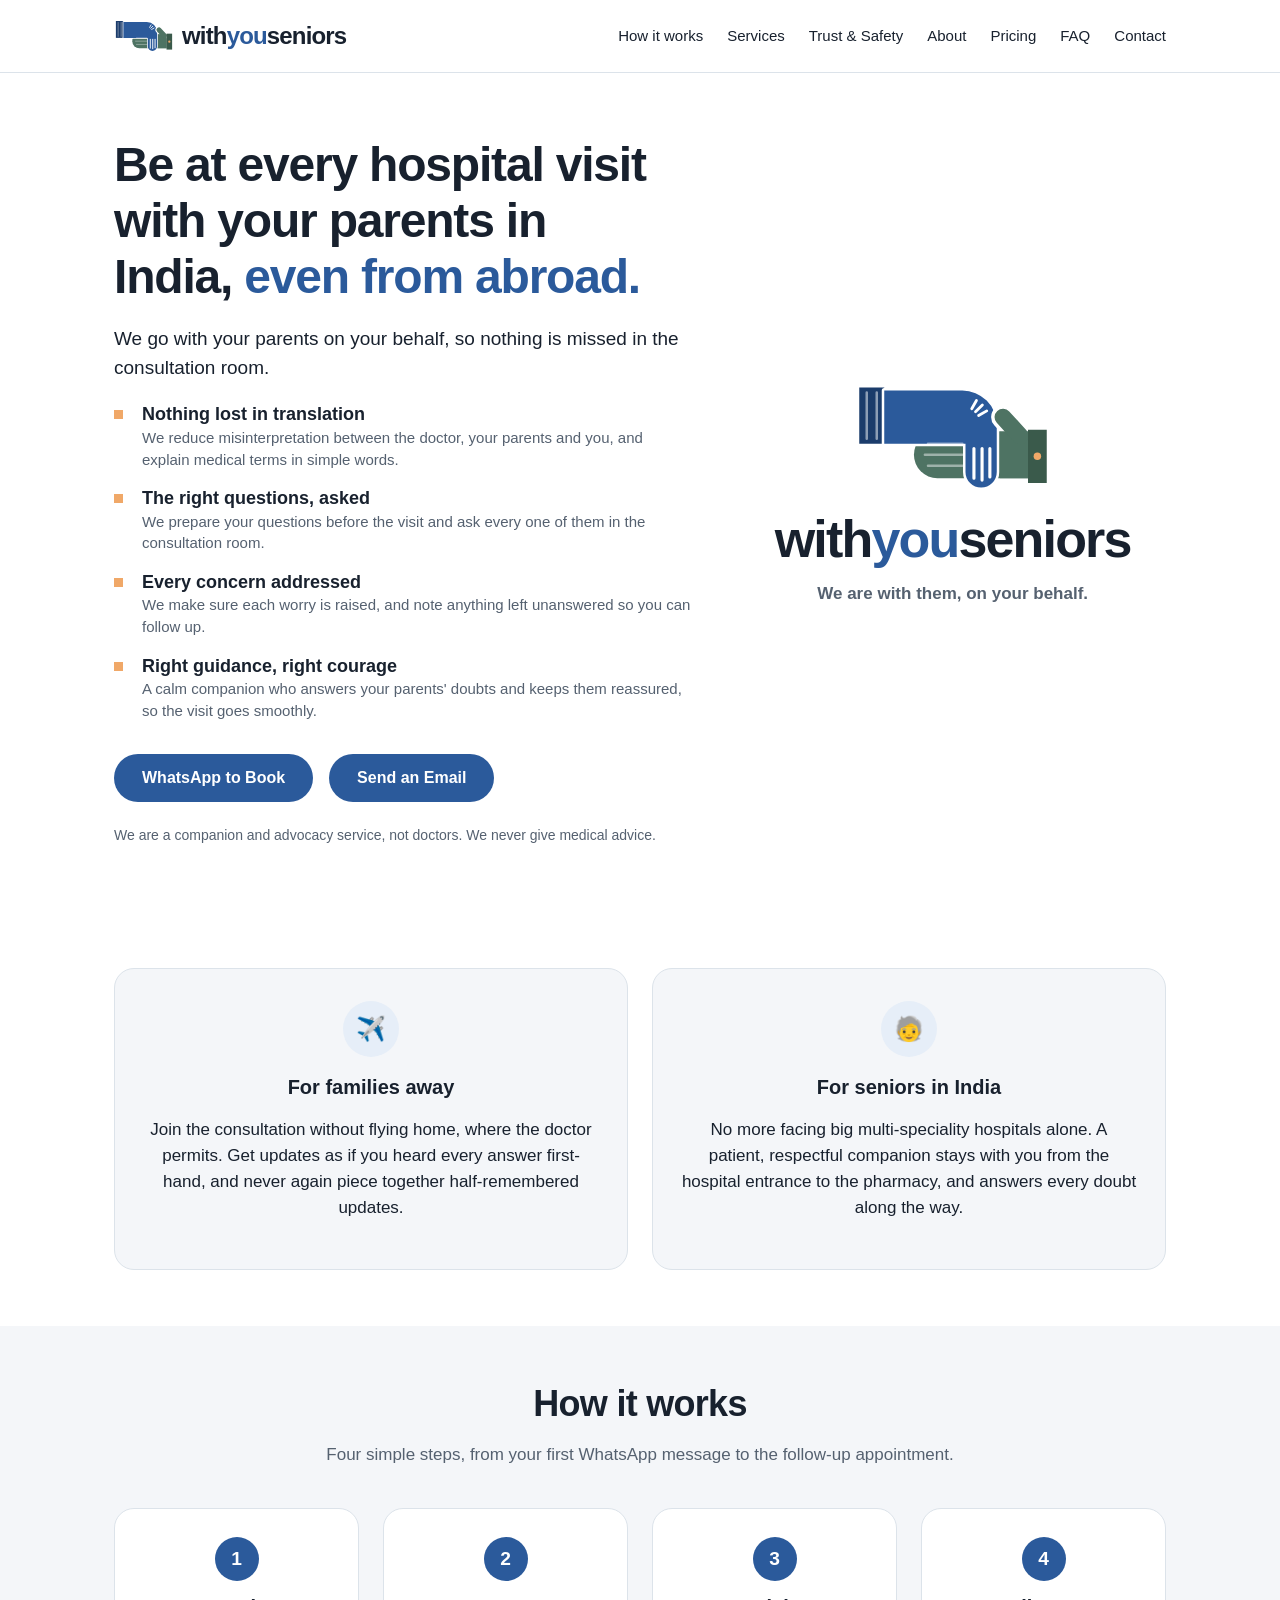
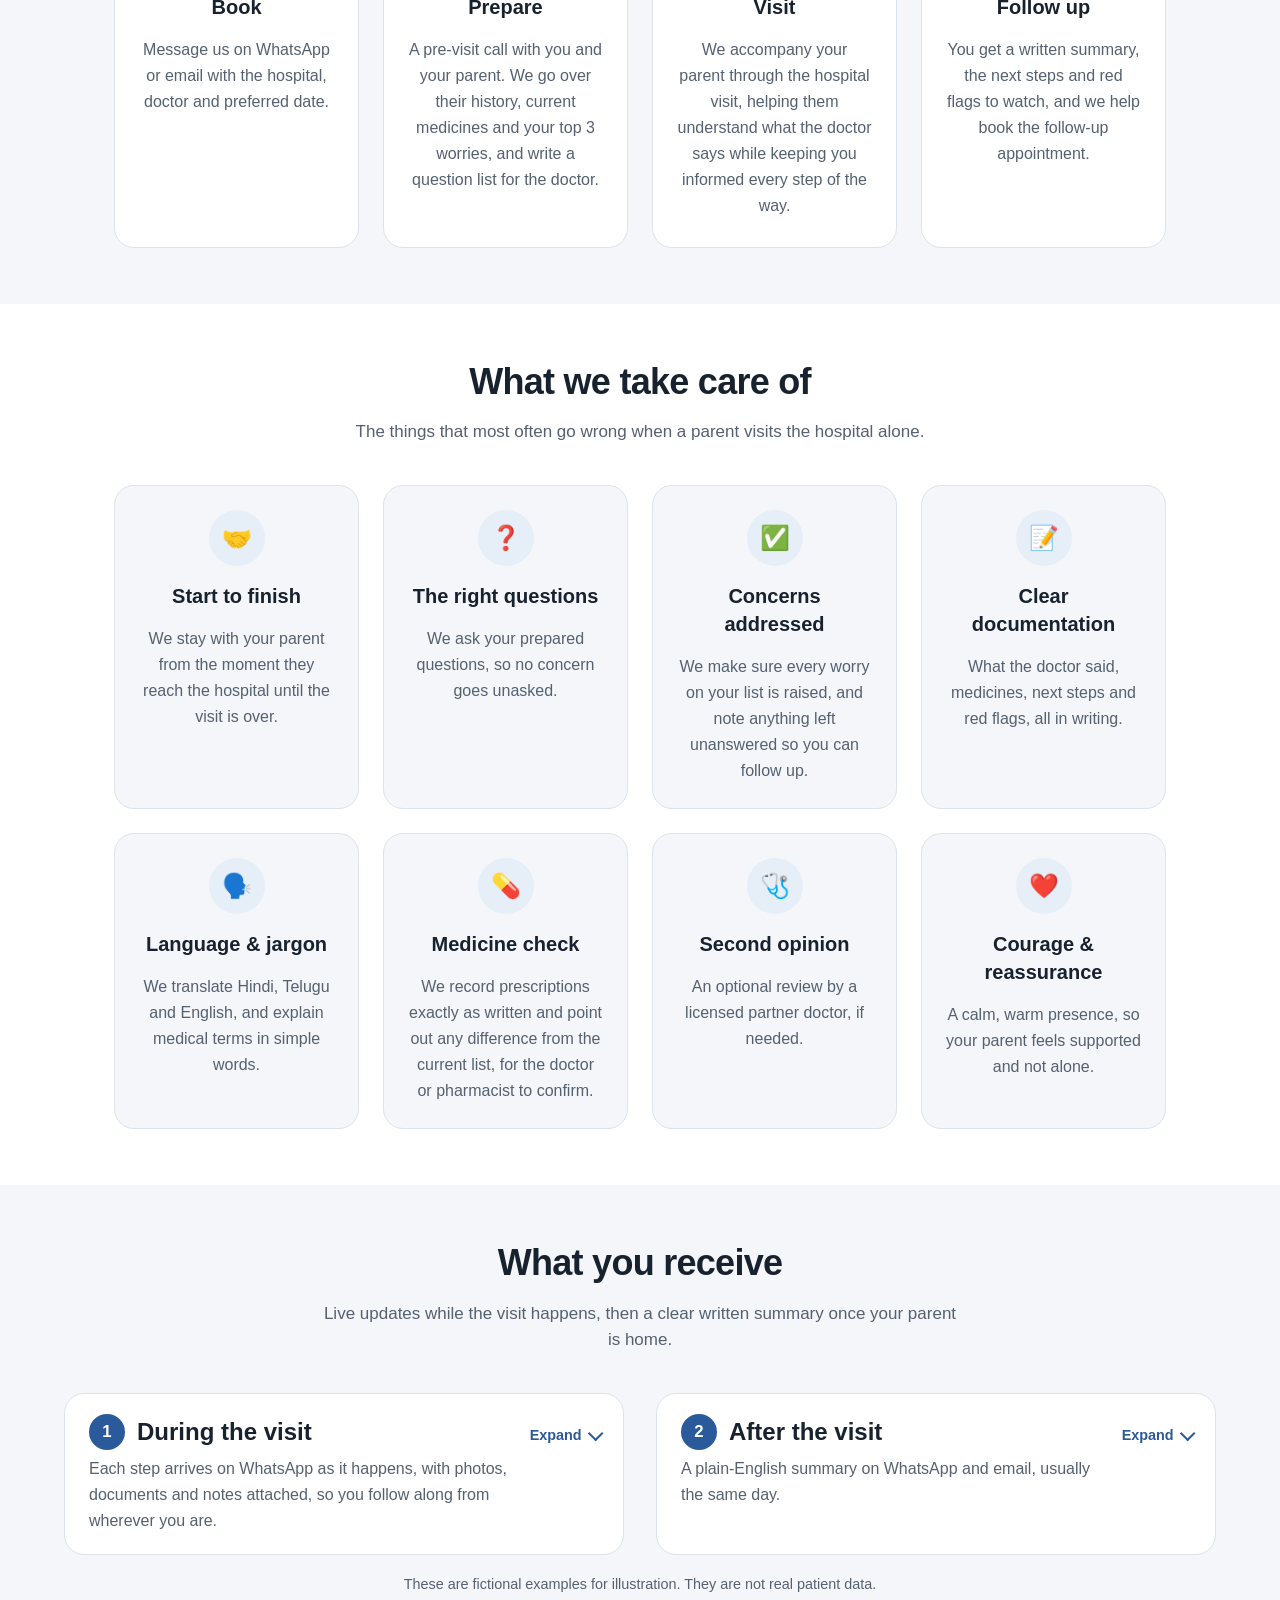
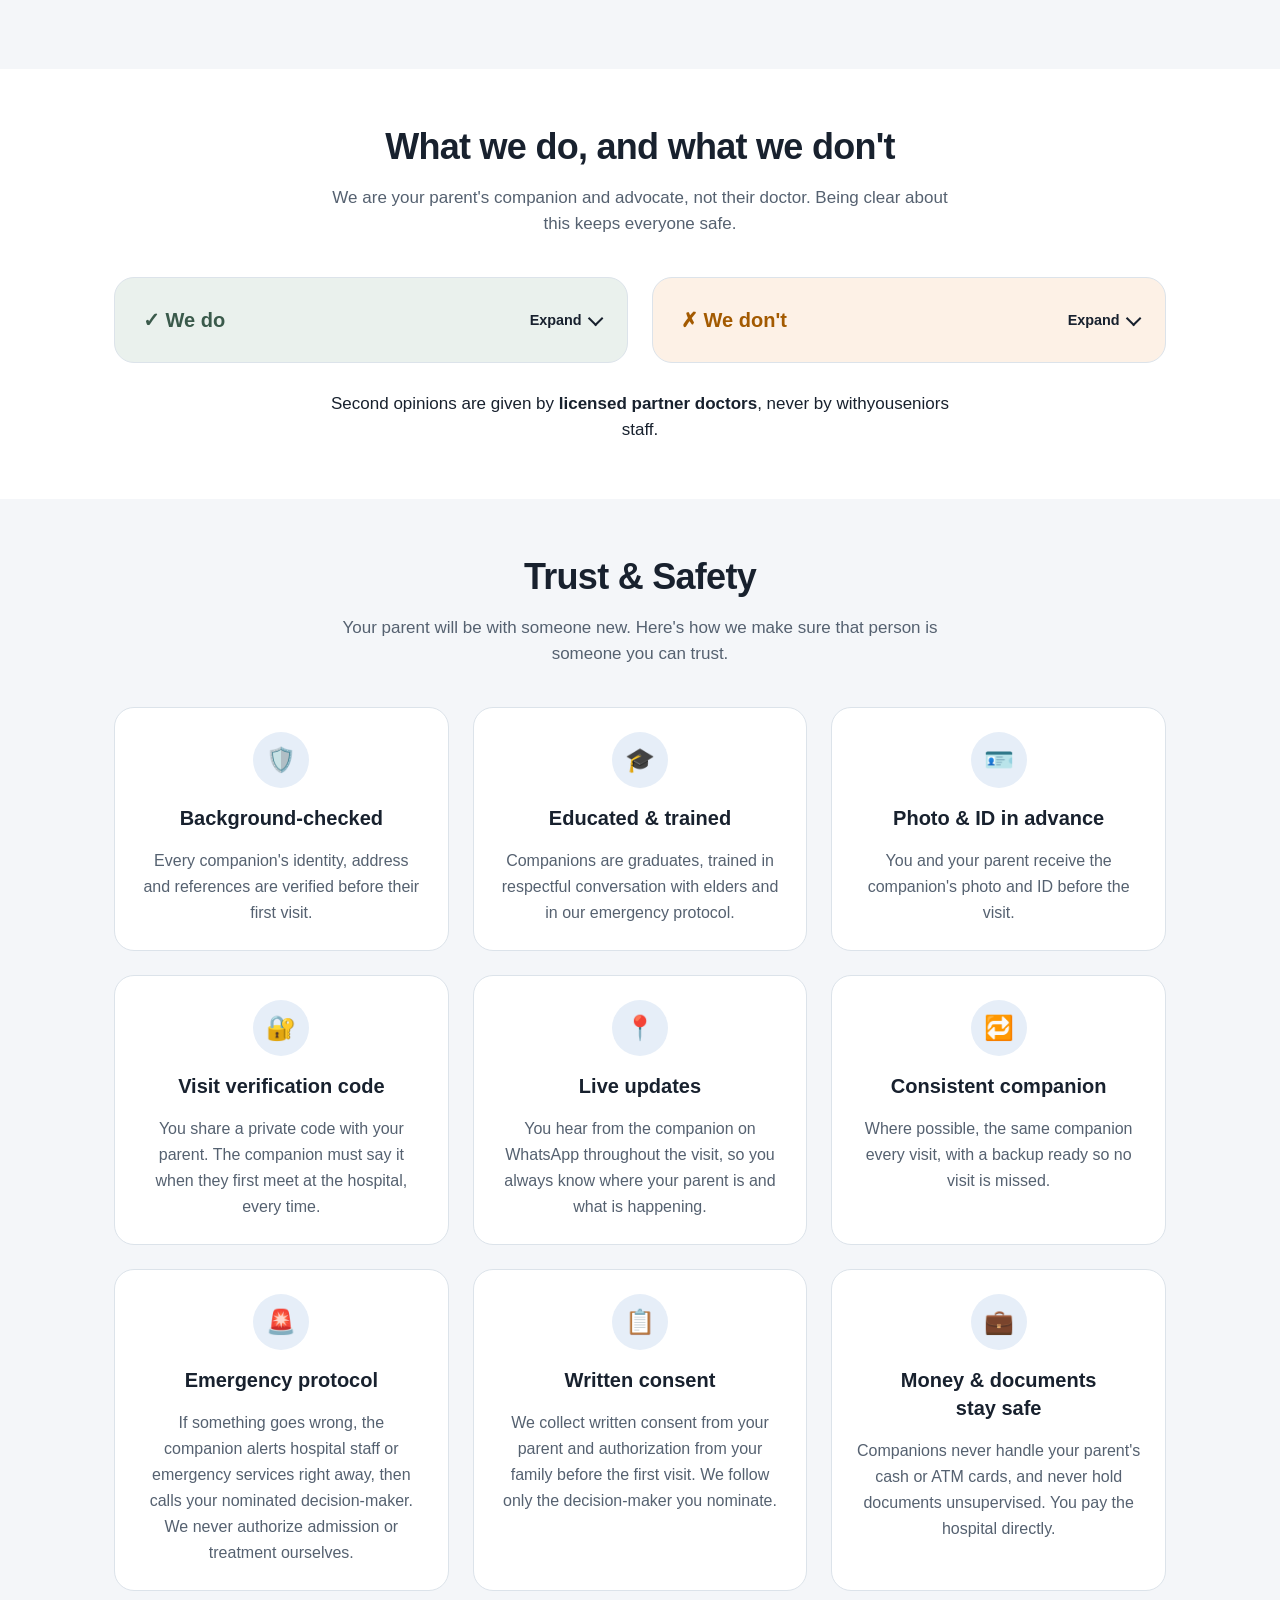
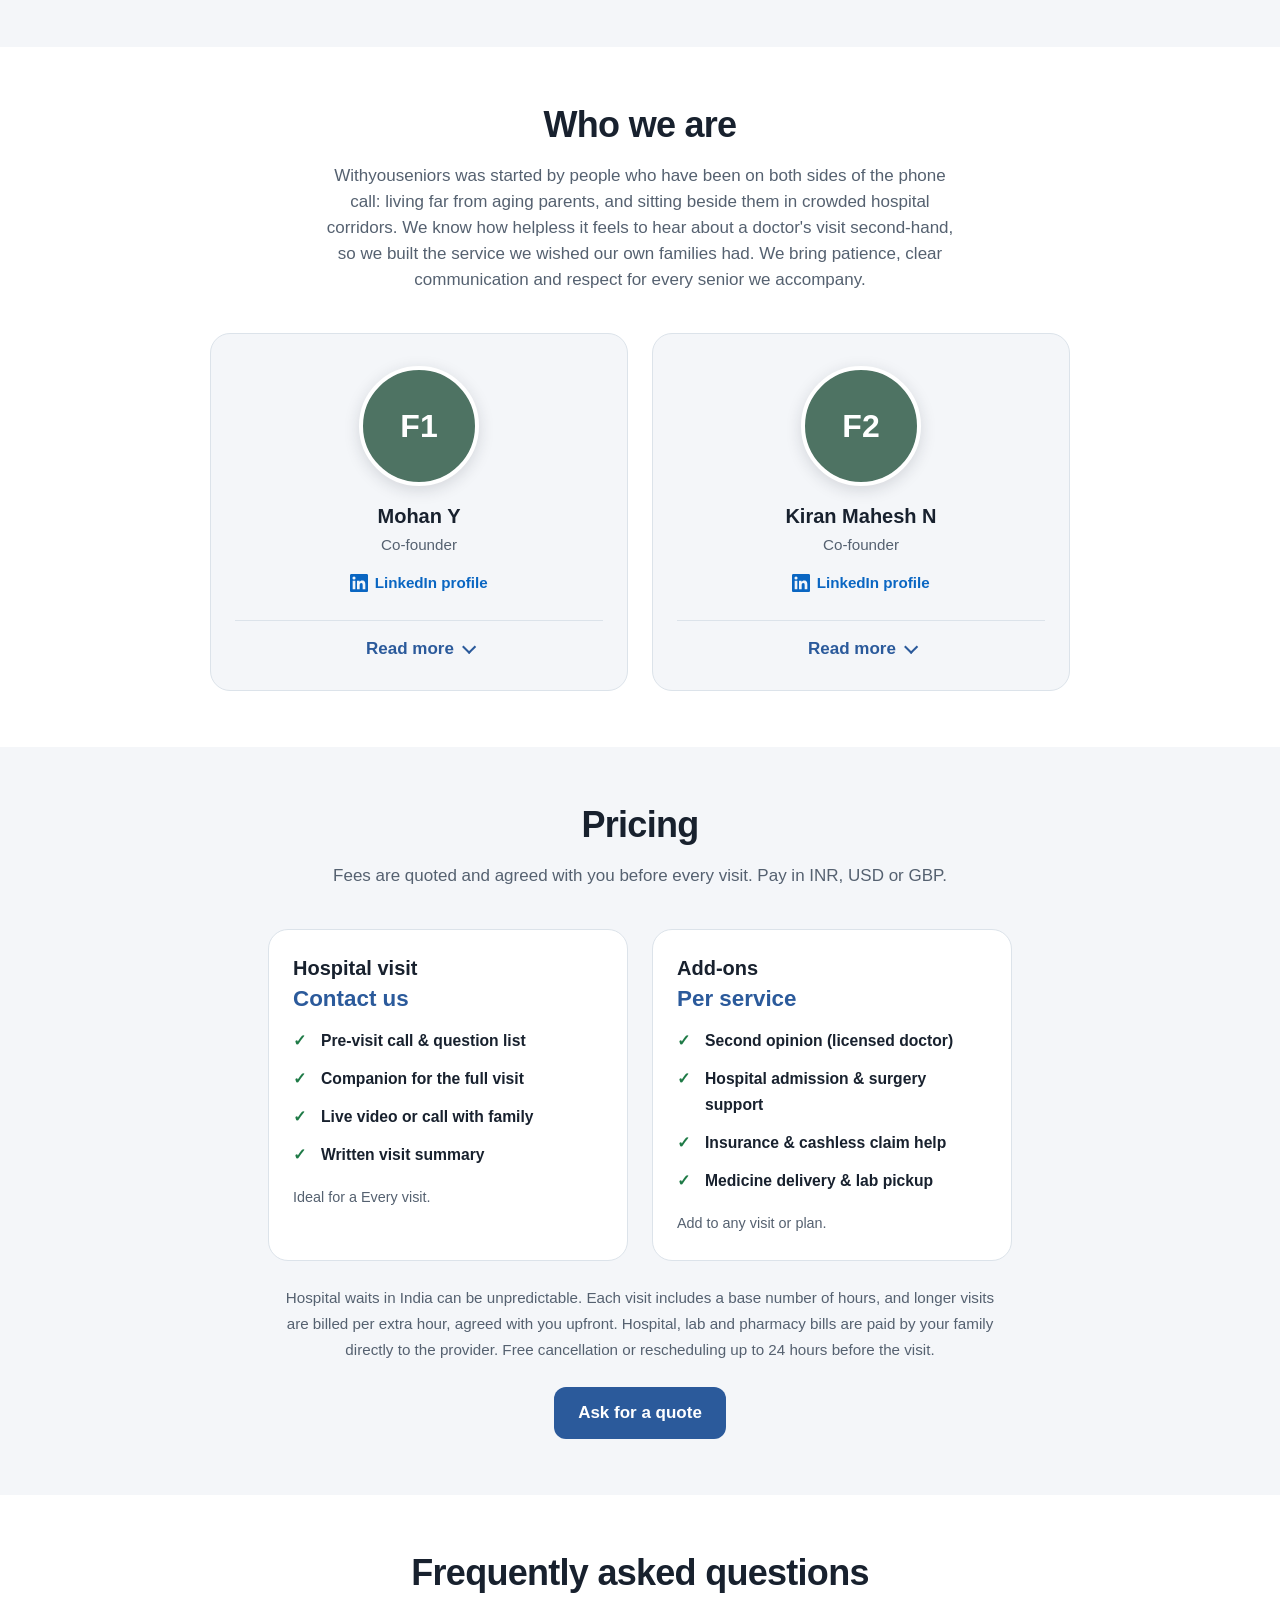
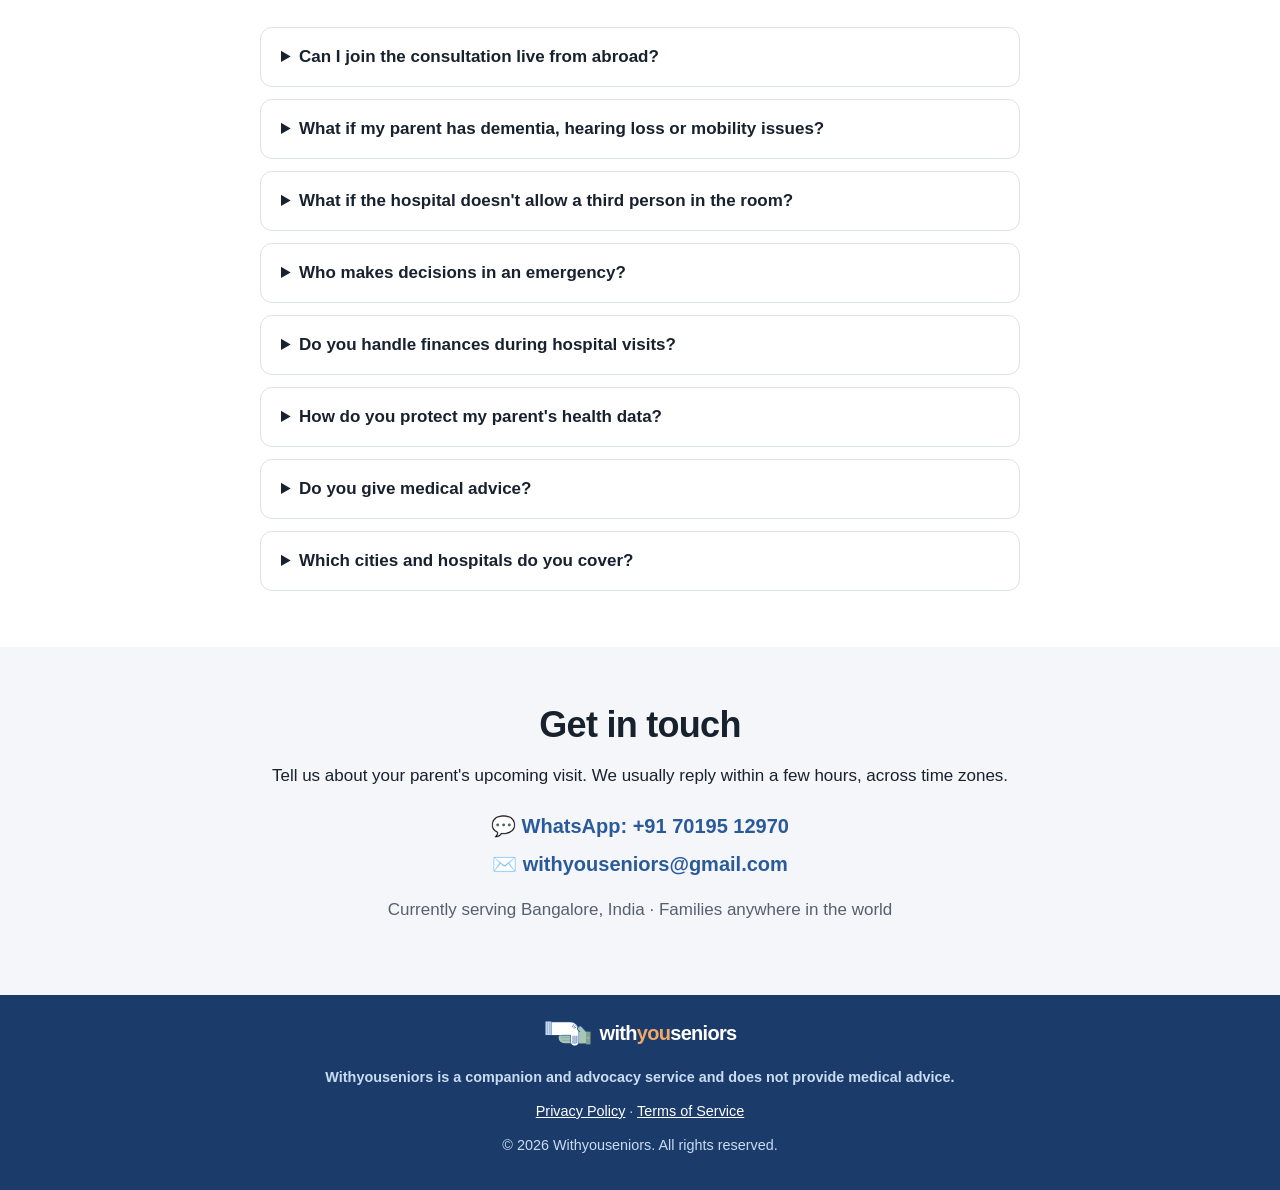
==== commit 06bd9556: "Added code" ====
--- a/index.html
+++ b/index.html
@@ -43,7 +43,7 @@
       <div class="container hero-grid">
         <div class="hero-copy">
           <h1>Be at every hospital visit with your parents in India, <span class="hero-accent">even from abroad.</span></h1>
-          <p class="hero-lead">For NRI families: we go with your parents on your behalf, so nothing is missed in the consultation room.</p>
+          <p class="hero-lead">We go with your parents on your behalf, so nothing is missed in the consultation room.</p>
           <ul class="hero-points">
             <li><strong>Nothing lost in translation</strong><span>We reduce misinterpretation between the doctor, your parents and you, and explain medical terms in simple words.</span></li>
             <li><strong>The right questions, asked</strong><span>We prepare your questions before the visit and ask every one of them in the consultation room.</span></li>
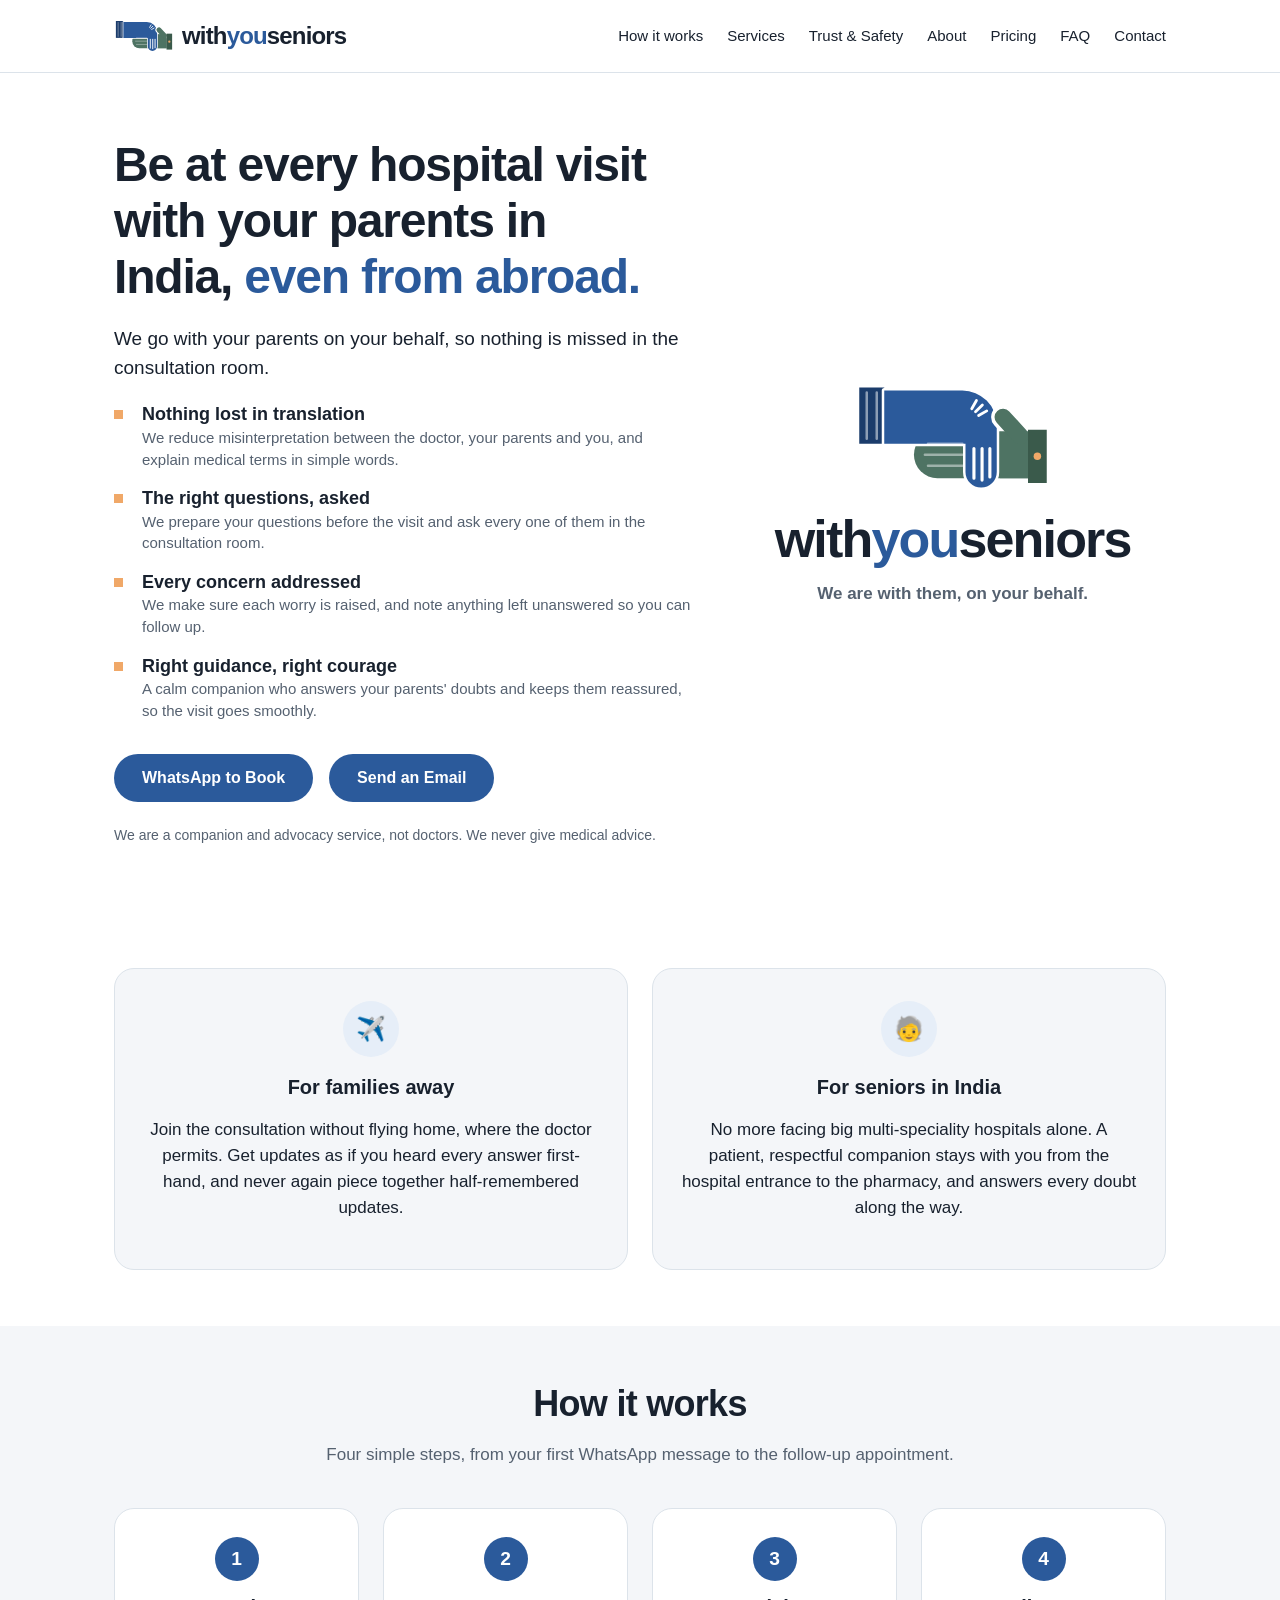
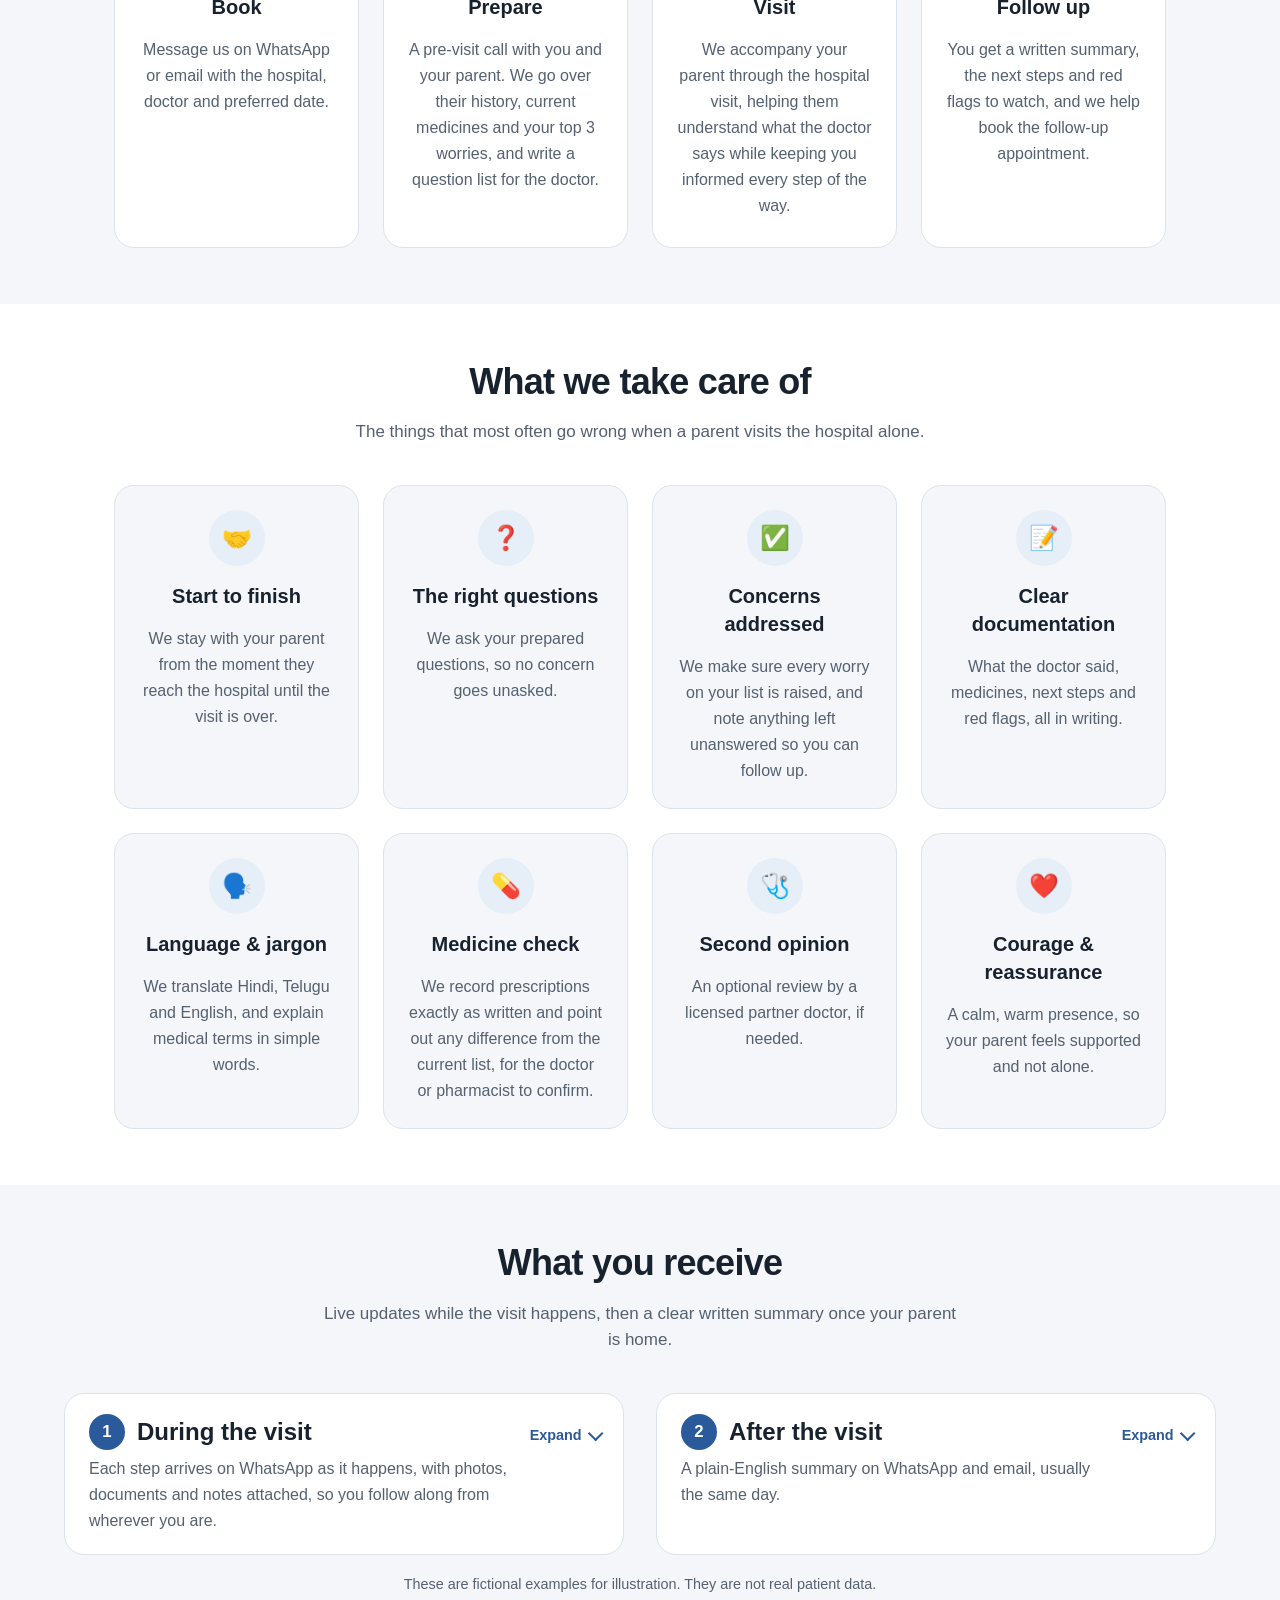
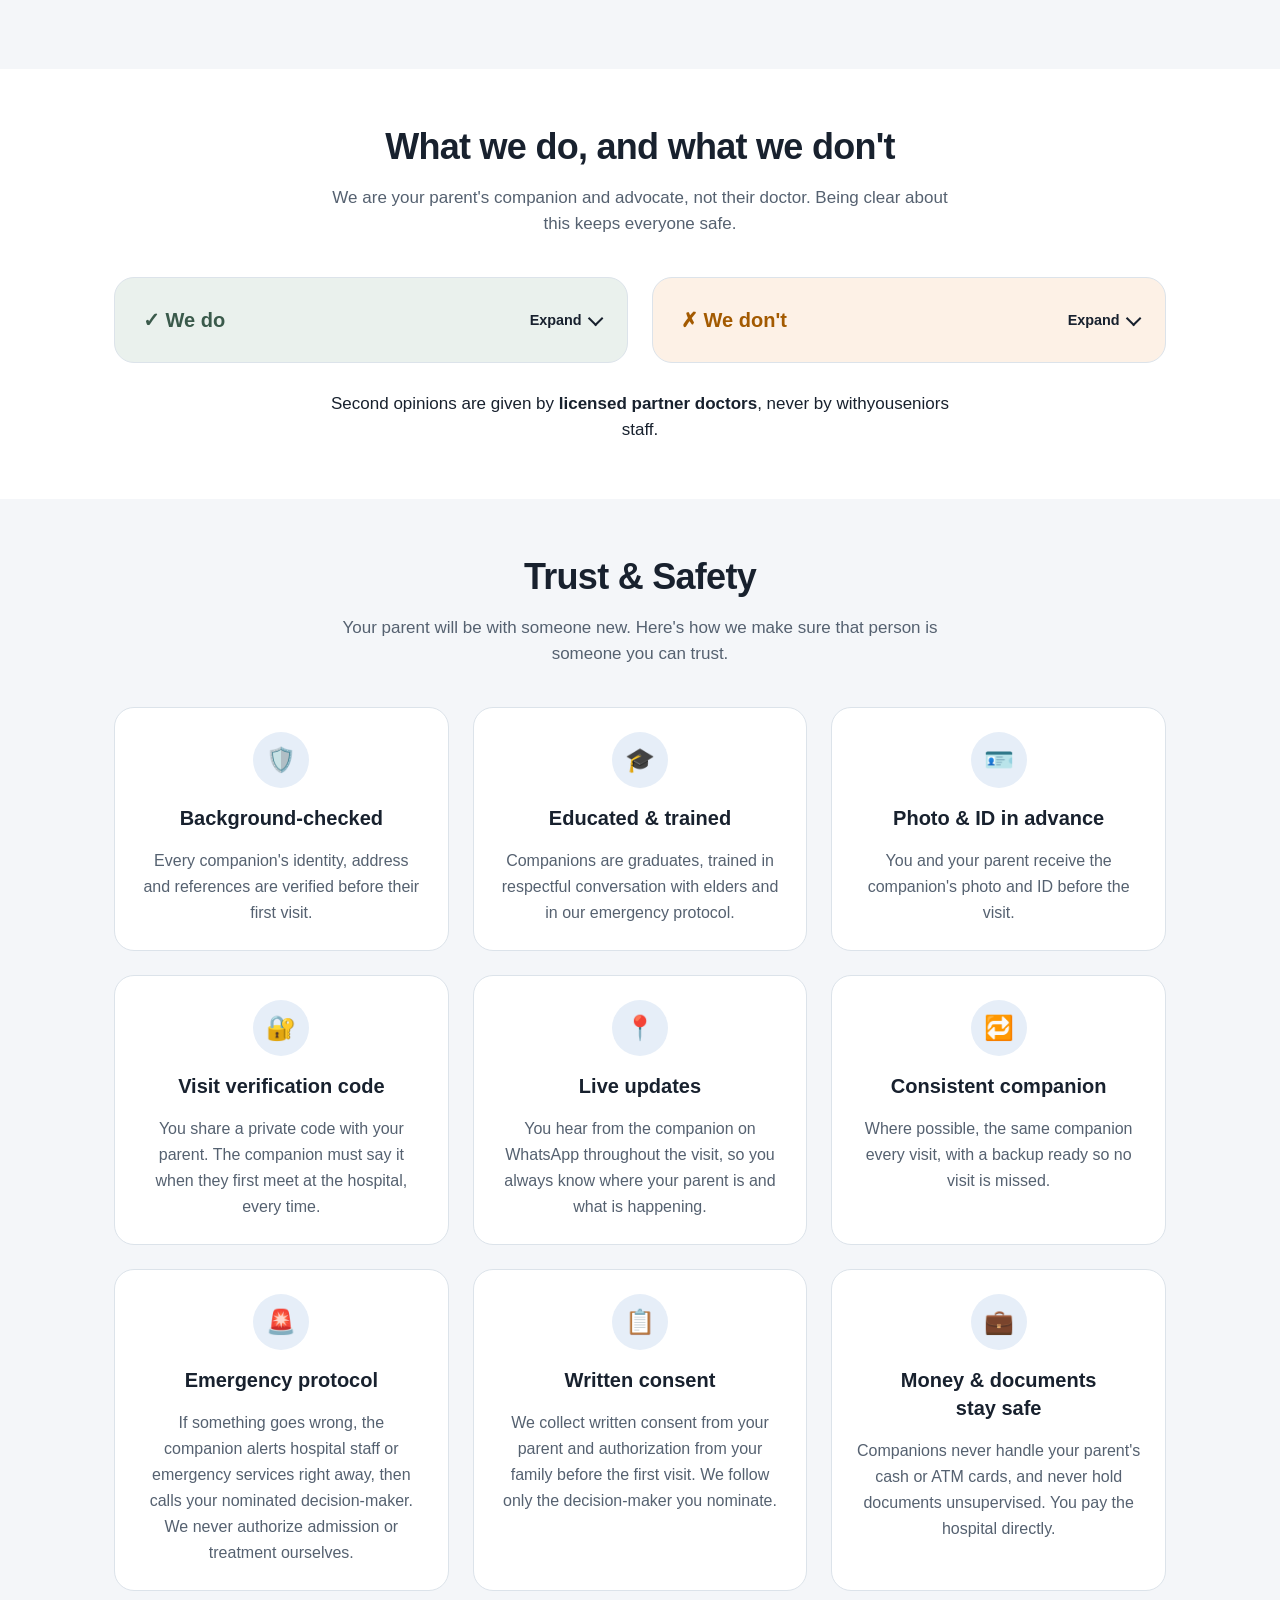
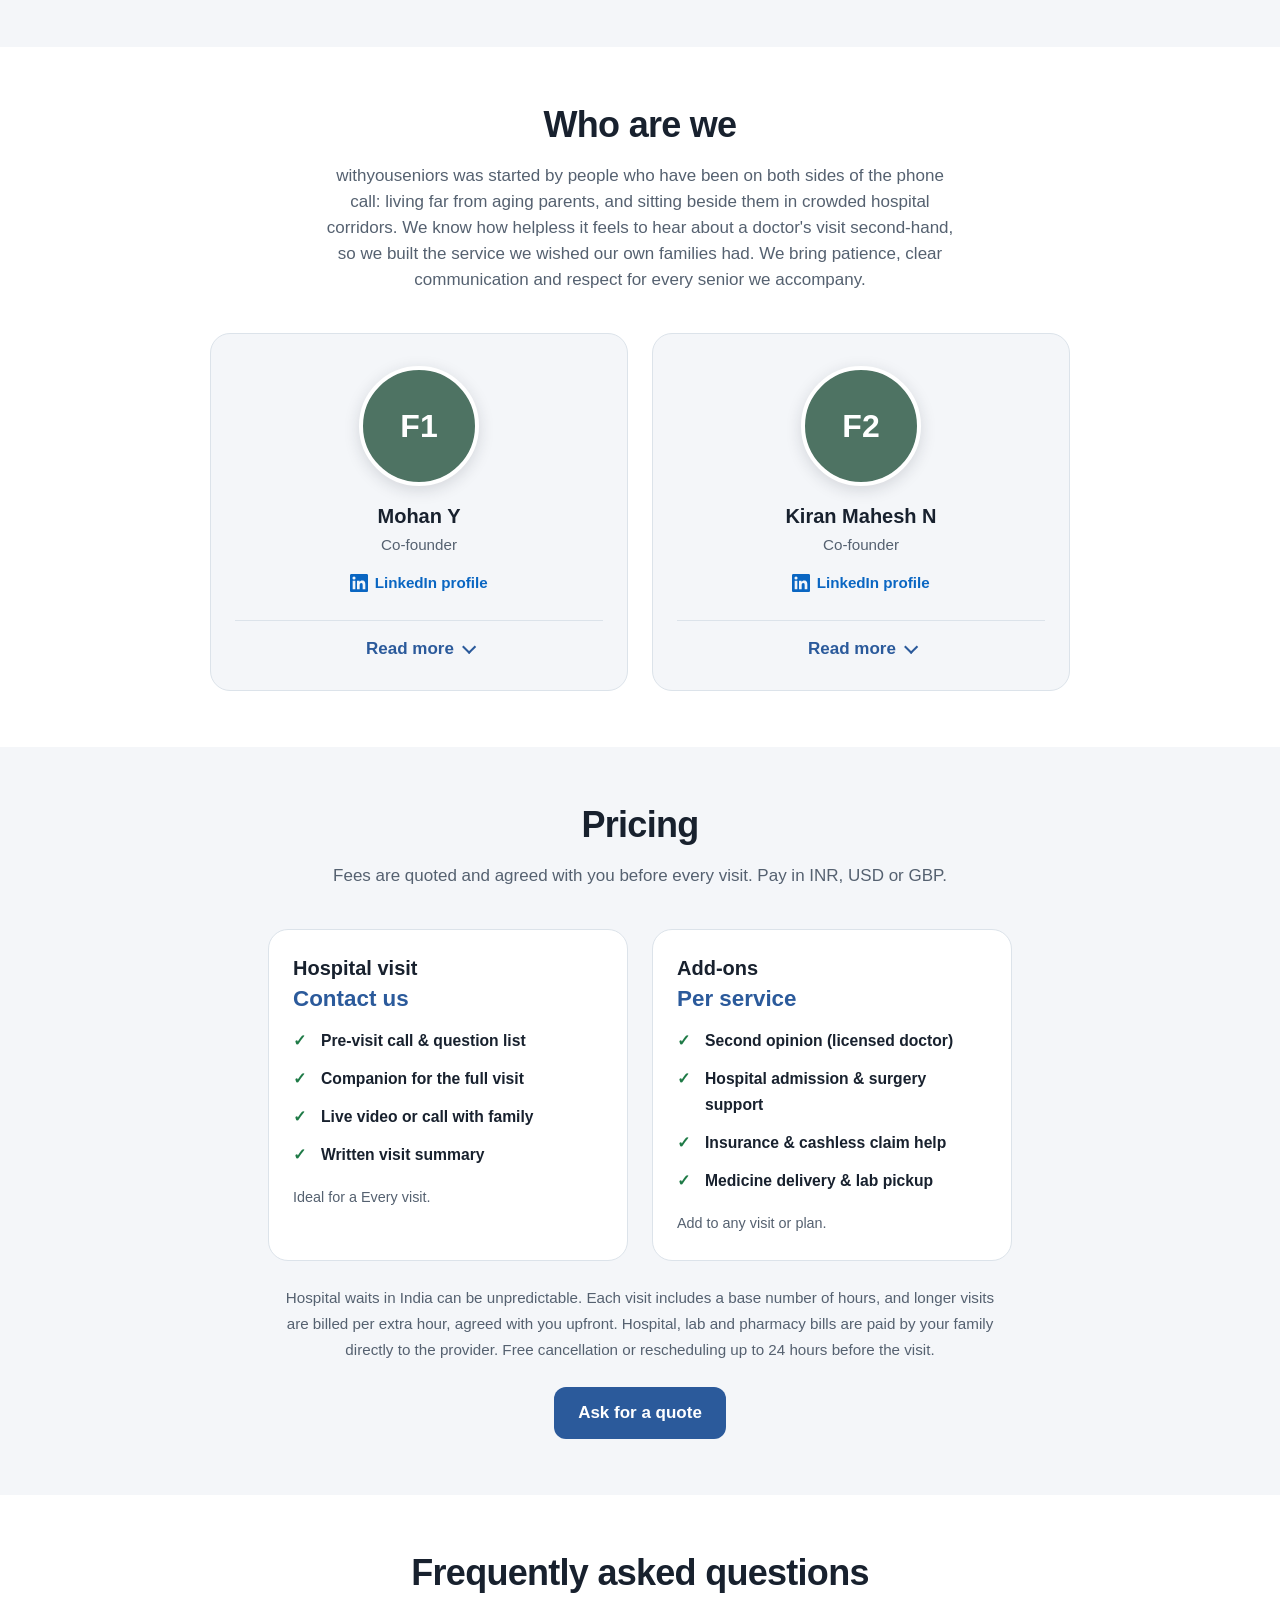
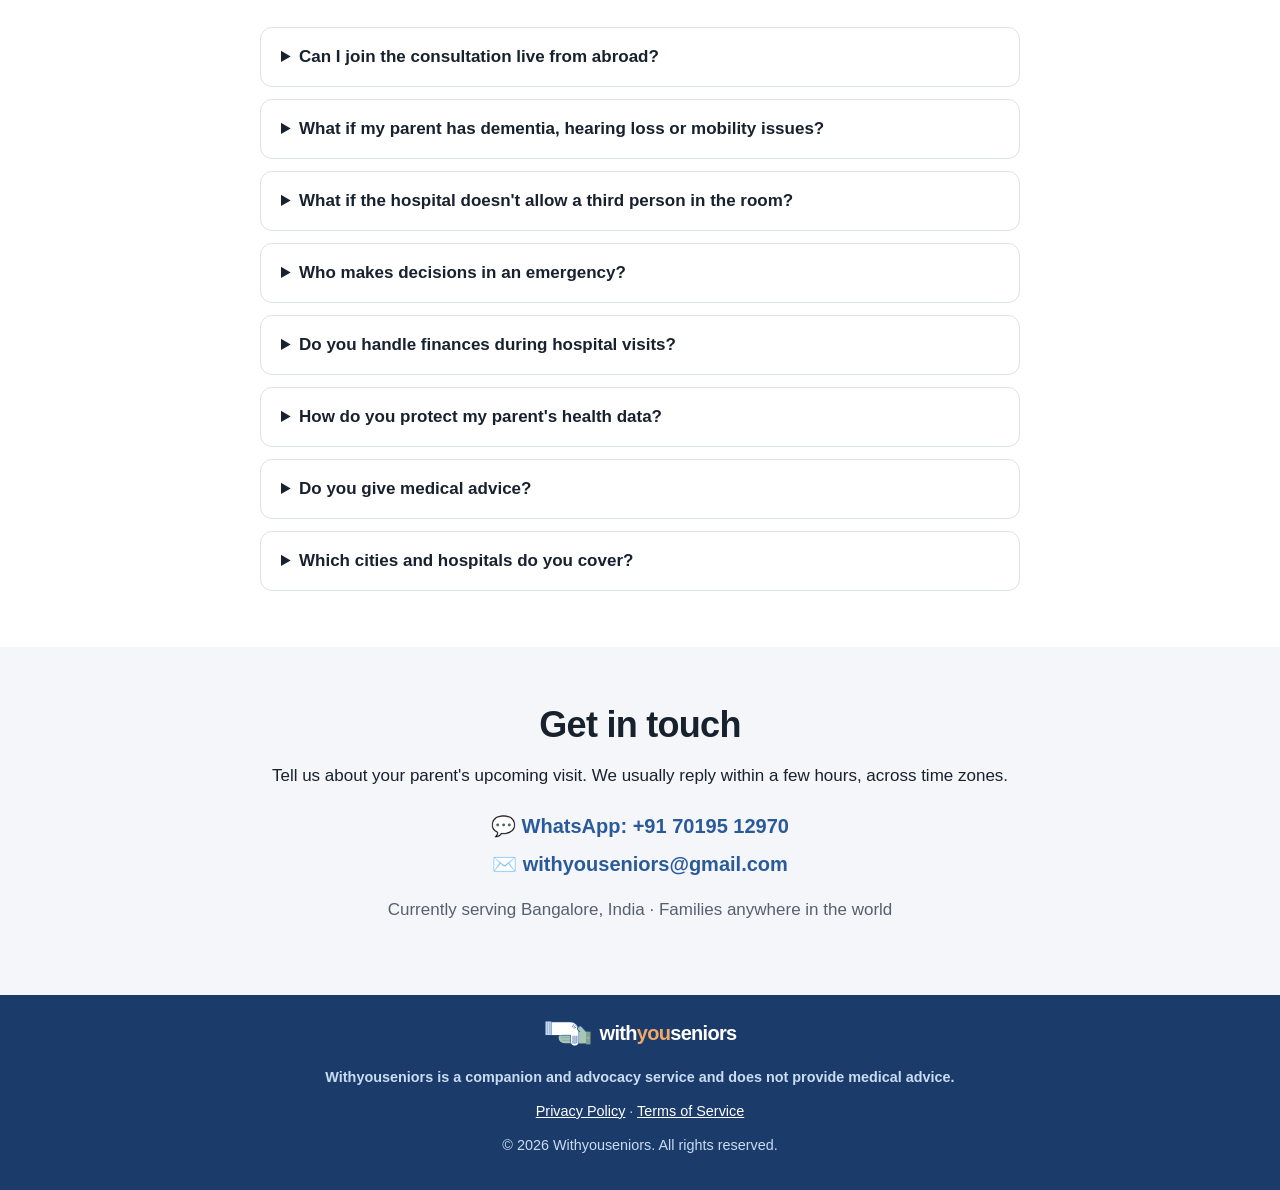
==== commit 763c8552: "Added code" ====
--- a/index.html
+++ b/index.html
@@ -413,9 +413,9 @@
     <!-- Who we are -->
     <section id="about" class="section about">
       <div class="container">
-        <h2>Who we are</h2>
+        <h2>Who are we</h2>
         <p class="section-intro">
-          Withyouseniors was started by people who have been on both sides of the phone call:
+          withyouseniors was started by people who have been on both sides of the phone call:
           living far from aging parents, and sitting beside them in crowded hospital corridors.
           We know how helpless it feels to hear about a doctor's visit second-hand, so we built
           the service we wished our own families had. We bring patience, clear communication
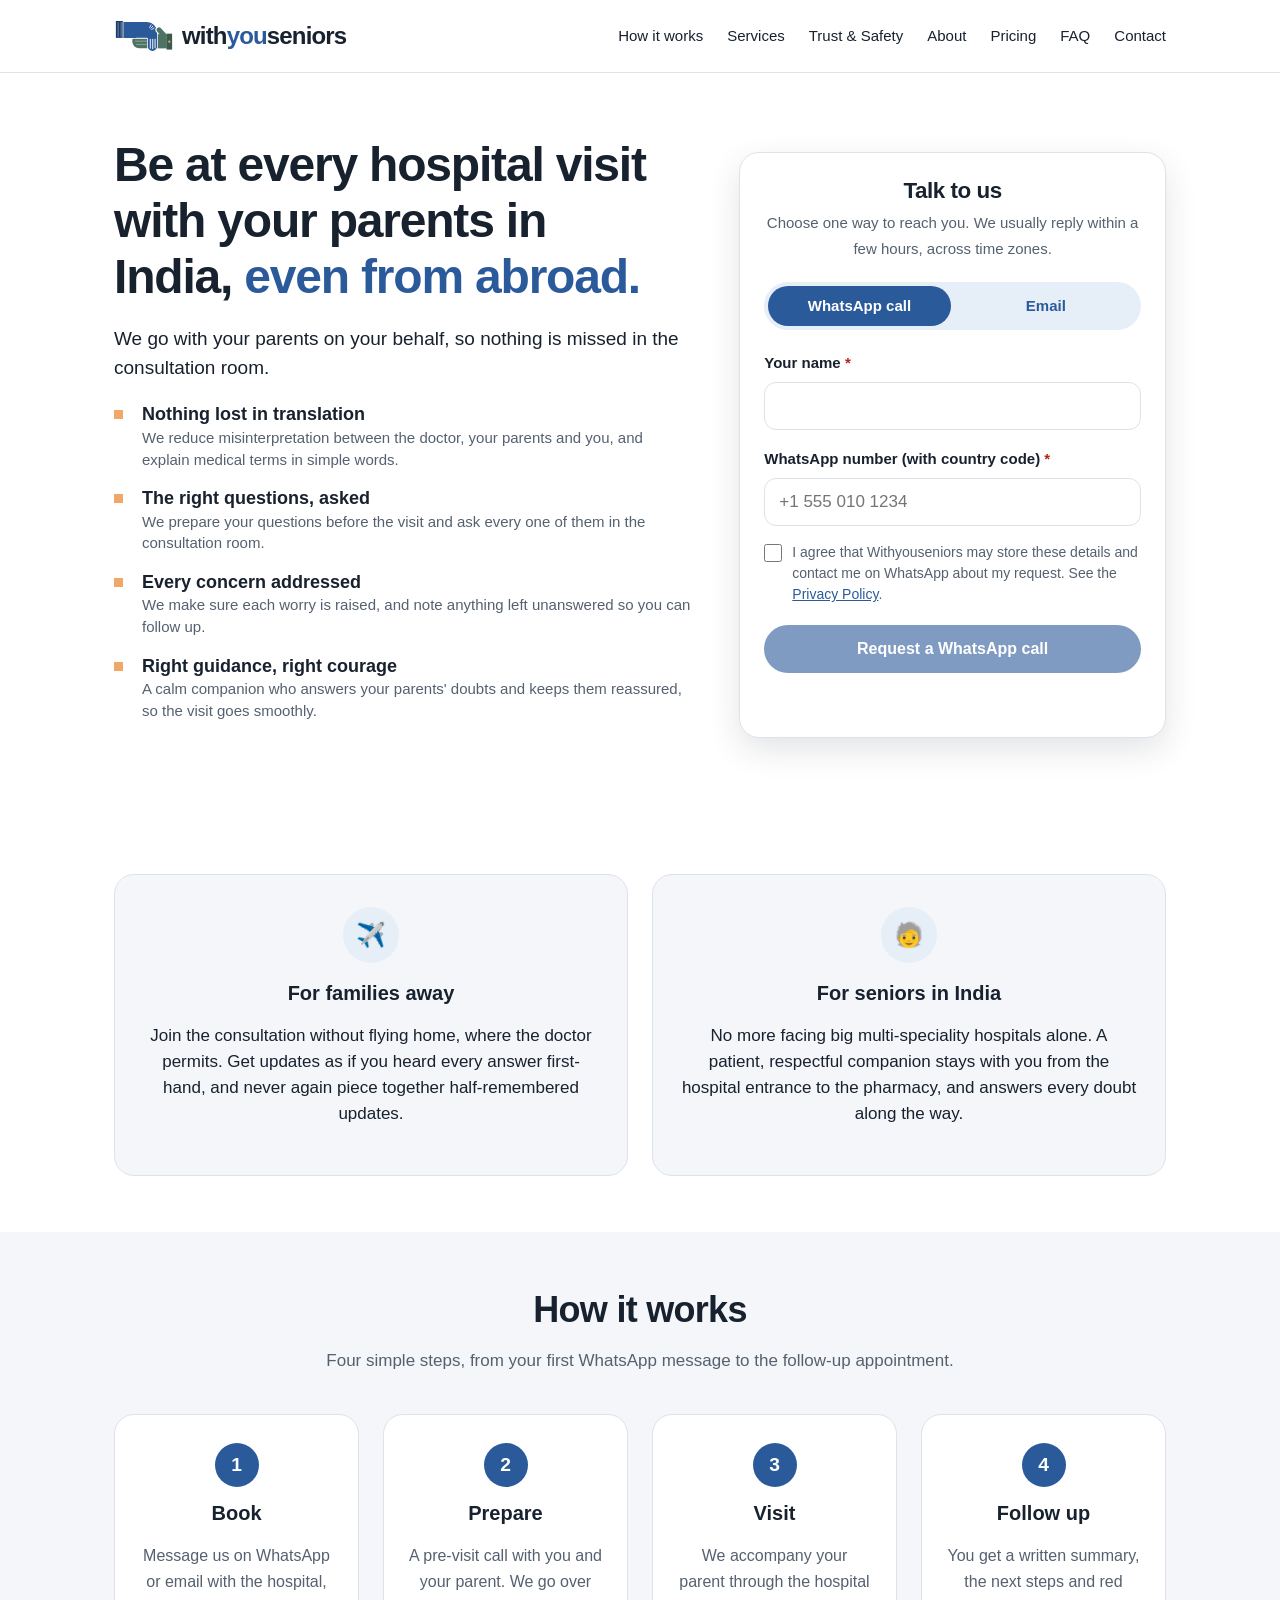
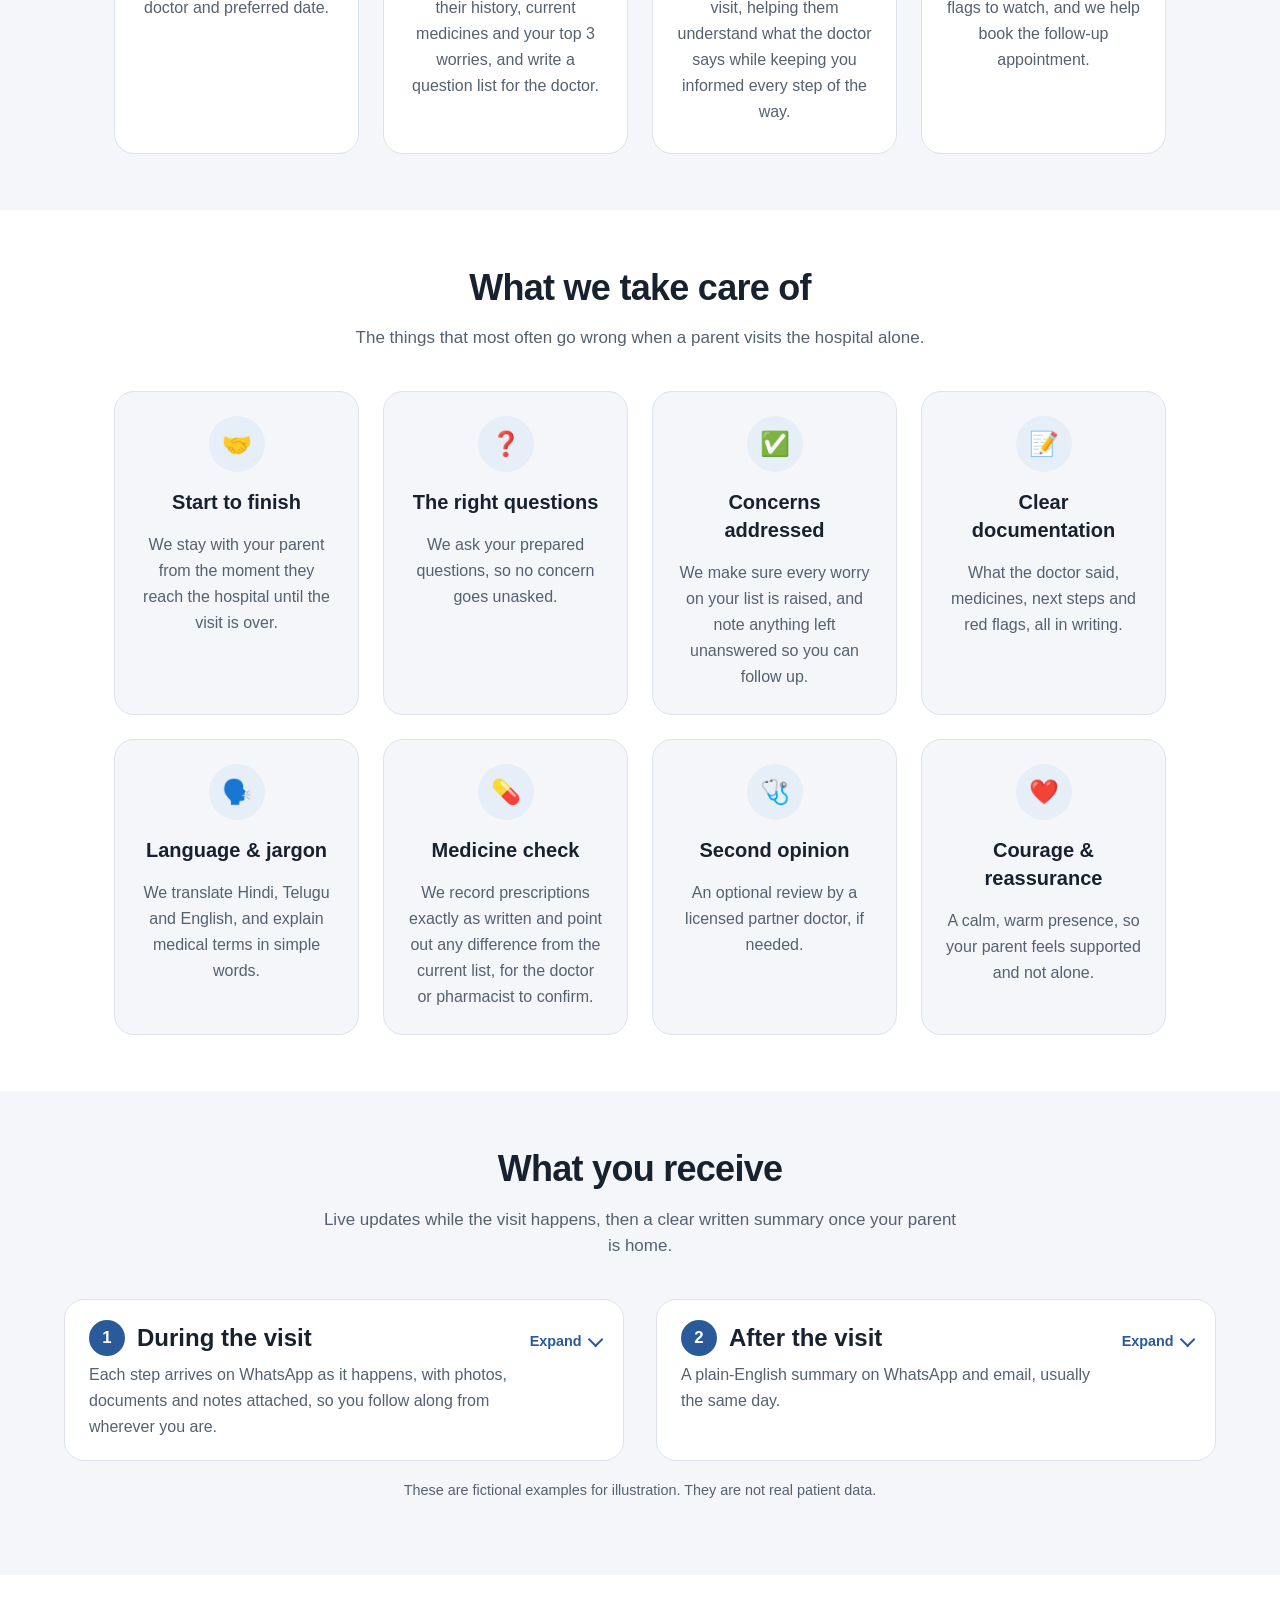
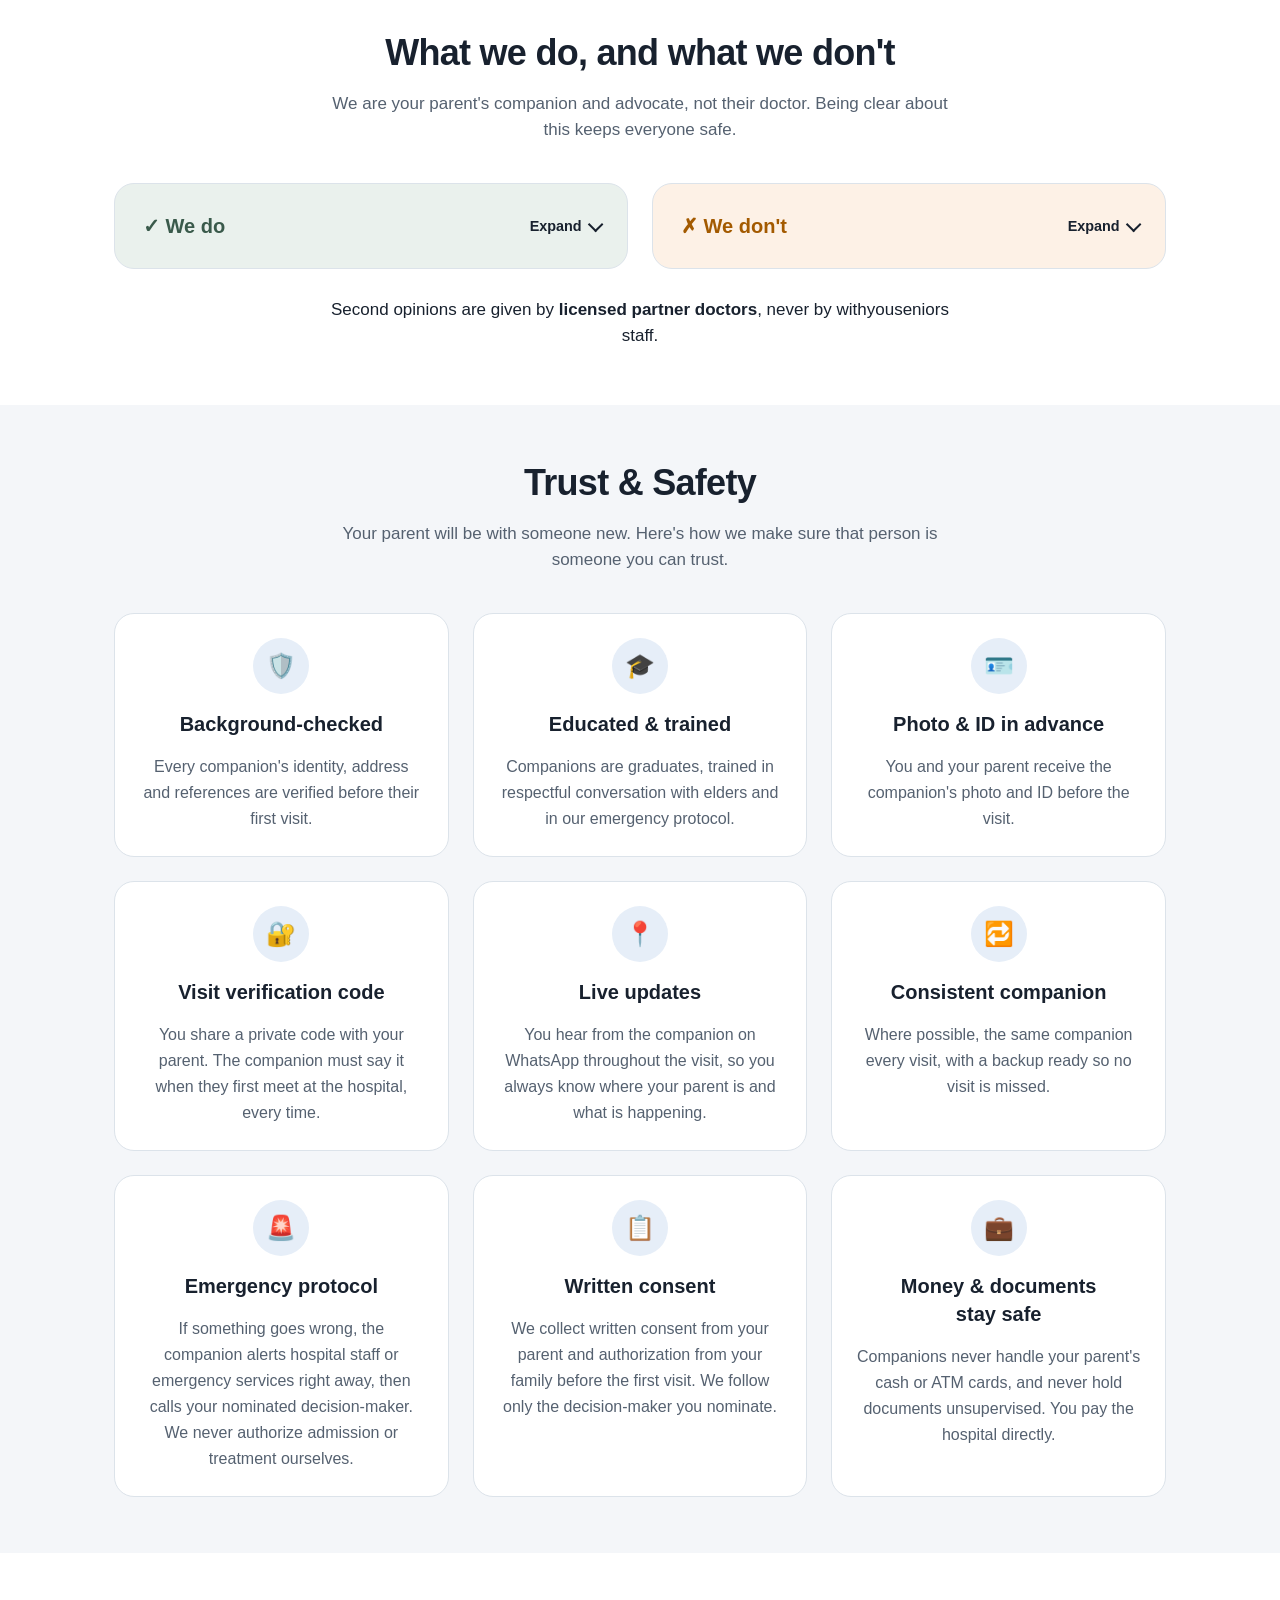
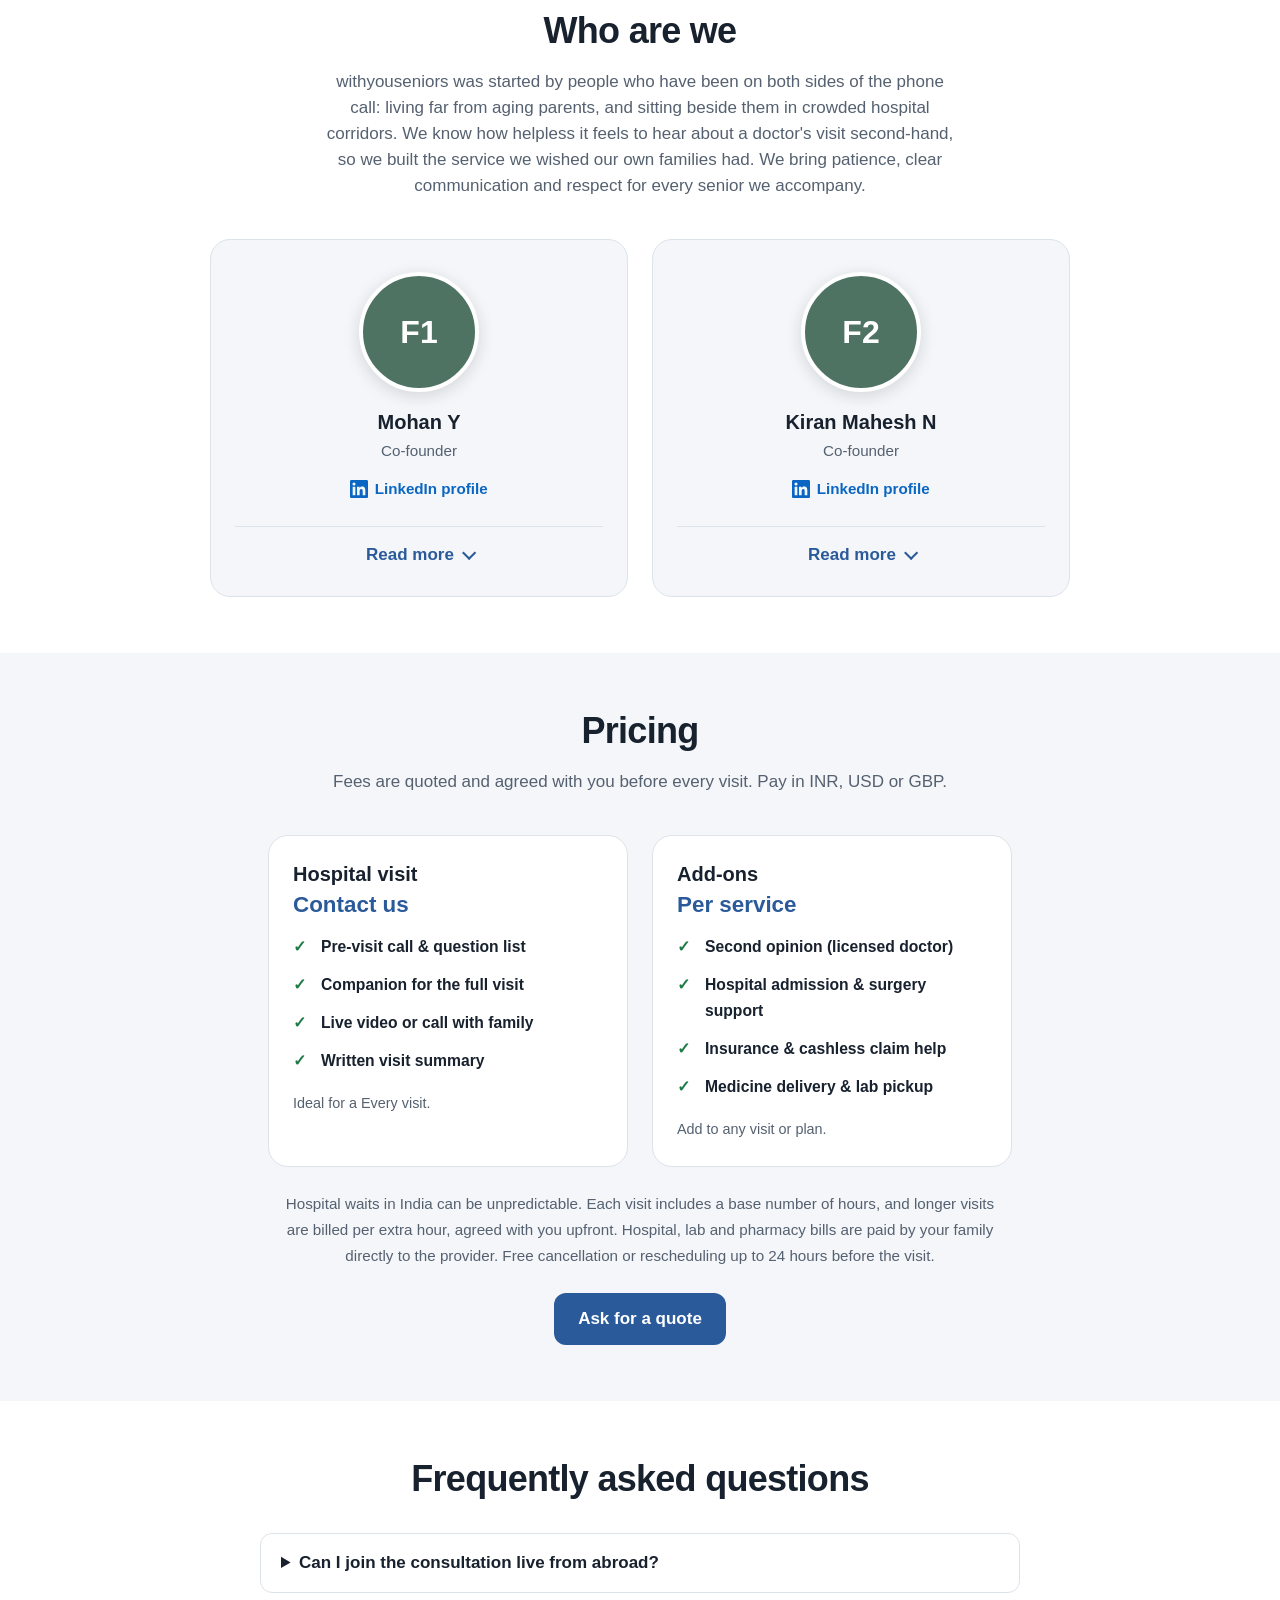
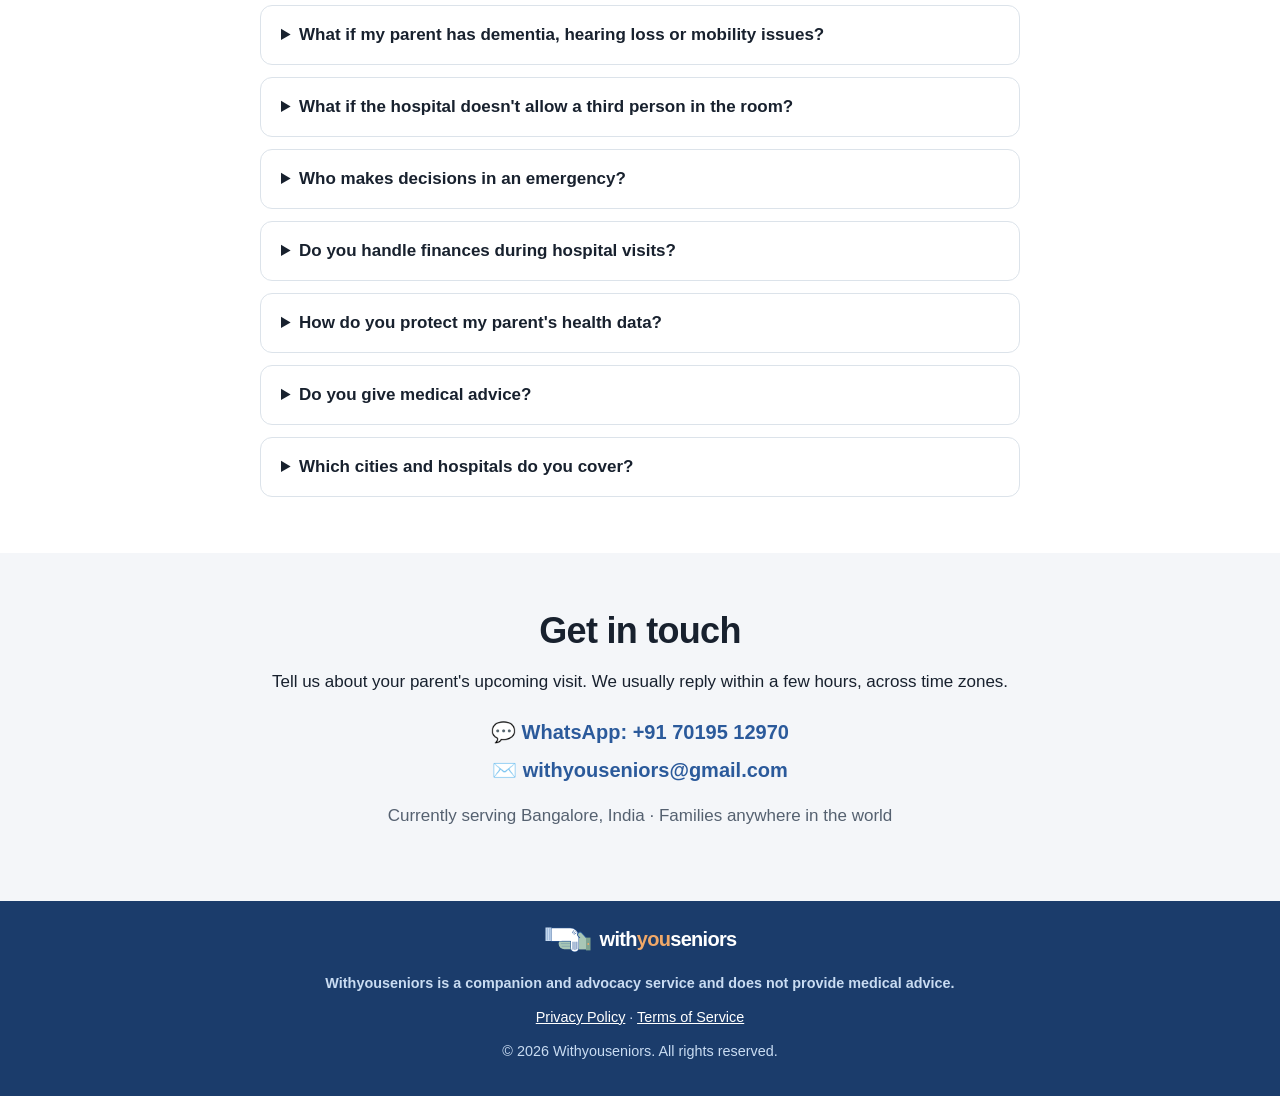
==== commit 5f9ff6cf: "Added code" ====
--- a/index.html
+++ b/index.html
@@ -50,17 +50,58 @@
             <li><strong>Every concern addressed</strong><span>We make sure each worry is raised, and note anything left unanswered so you can follow up.</span></li>
             <li><strong>Right guidance, right courage</strong><span>A calm companion who answers your parents' doubts and keeps them reassured, so the visit goes smoothly.</span></li>
           </ul>
-          <div class="hero-actions">
-            <a class="btn btn-primary" href="https://wa.me/917019512970" target="_blank" rel="noopener">WhatsApp to Book</a>
-            <a class="btn btn-primary" href="mailto:withyouseniors@gmail.com">Send an Email</a>
-          </div>
-          <p class="hero-note">We are a companion and advocacy service, not doctors. We never give medical advice.</p>
-        </div>
-        <div class="hero-visual" aria-hidden="true">
-          <img src="assets/logo.svg" alt="" width="200" height="120">
-          <p class="hero-visual-word">with<span>you</span>seniors</p>
-          <p class="hero-visual-tag">We are with them, on your behalf.</p>
-        </div>
+        </div>
+        <aside class="lead-card" id="register" aria-labelledby="leadTitle">
+          <h2 id="leadTitle">Talk to us</h2>
+          <p class="lead-sub">Choose one way to reach you. We usually reply within a few hours, across time zones.</p>
+
+          <div class="lead-tabs" role="tablist" aria-label="How should we reach you?">
+            <button type="button" role="tab" id="tabWhatsapp" class="lead-tab is-active" aria-selected="true" aria-controls="formWhatsapp">WhatsApp call</button>
+            <button type="button" role="tab" id="tabEmail" class="lead-tab" aria-selected="false" aria-controls="formEmail" tabindex="-1">Email</button>
+          </div>
+
+          <form class="lead-form" id="formWhatsapp" role="tabpanel" aria-labelledby="tabWhatsapp" data-method="whatsapp_call" novalidate>
+            <div class="field">
+              <label for="waName">Your name <span class="req" aria-hidden="true">*</span></label>
+              <input id="waName" name="name" type="text" autocomplete="name" maxlength="100" required>
+            </div>
+            <div class="field">
+              <label for="waNumber">WhatsApp number (with country code) <span class="req" aria-hidden="true">*</span></label>
+              <input id="waNumber" name="whatsapp" type="tel" inputmode="tel" autocomplete="tel" placeholder="+1 555 010 1234" required>
+            </div>
+            <div class="field-trap" aria-hidden="true">
+              <label for="waWebsite">Leave this field empty</label>
+              <input id="waWebsite" name="website" type="text" tabindex="-1" autocomplete="off">
+            </div>
+            <label class="field-consent">
+              <input name="consent" type="checkbox" required>
+              <span>I agree that Withyouseniors may store these details and contact me on WhatsApp about my request. See the <a href="privacy.html">Privacy Policy</a>.</span>
+            </label>
+            <button class="btn btn-primary" type="submit" disabled>Request a WhatsApp call</button>
+          </form>
+
+          <form class="lead-form" id="formEmail" role="tabpanel" aria-labelledby="tabEmail" data-method="email" hidden novalidate>
+            <div class="field">
+              <label for="emEmail">Email <span class="req" aria-hidden="true">*</span></label>
+              <input id="emEmail" name="email" type="email" autocomplete="email" maxlength="254" required>
+            </div>
+            <div class="field">
+              <label for="emMessage">How can we help? <span class="req" aria-hidden="true">*</span></label>
+              <textarea id="emMessage" name="message" rows="4" maxlength="1000" placeholder="Tell us about your parent's upcoming visit" required></textarea>
+            </div>
+            <div class="field-trap" aria-hidden="true">
+              <label for="emWebsite">Leave this field empty</label>
+              <input id="emWebsite" name="website" type="text" tabindex="-1" autocomplete="off">
+            </div>
+            <label class="field-consent">
+              <input name="consent" type="checkbox" required>
+              <span>I agree that Withyouseniors may store these details and contact me by email about my request. See the <a href="privacy.html">Privacy Policy</a>.</span>
+            </label>
+            <button class="btn btn-primary" type="submit" disabled>Send message</button>
+          </form>
+
+          <p class="form-status" id="leadStatus" role="status" aria-live="polite"></p>
+        </aside>
       </div>
     </section>
 
@@ -572,5 +613,6 @@
   </footer>
 
   <script src="script.js"></script>
+  <script src="registration.js?v=2"></script>
 </body>
 </html>
--- a/styles.css
+++ b/styles.css
@@ -365,42 +365,162 @@
 .hero-note {
   margin: 1.25rem 0 0;
   color: var(--color-text-muted);
+  font-size: 13px;
+}
+
+/* Lead card (index2): one-way contact request, WhatsApp call or email */
+.lead-card {
+  background: var(--color-surface);
+  border: 1px solid var(--color-border);
+  border-radius: 20px;
+  padding: 24px;
+  box-shadow: 0 12px 32px rgba(24, 33, 46, 0.12);
+}
+
+.lead-card h2 {
+  margin: 0 0 6px;
+  font-size: 1.4rem;
+  text-align: center;
+}
+
+.lead-sub {
+  margin: 0 0 1.25rem;
+  font-size: 15px;
+  text-align: center;
+  color: var(--color-text-muted);
+}
+
+.lead-tabs {
+  display: grid;
+  grid-template-columns: 1fr 1fr;
+  gap: 4px;
+  margin-bottom: 1.25rem;
+  padding: 4px;
+  background: var(--color-primary-tint);
+  border-radius: 999px;
+}
+
+.lead-tab {
+  height: 40px;
+  border: 0;
+  border-radius: 999px;
+  background: transparent;
+  color: var(--color-primary);
+  font: inherit;
+  font-size: 15px;
+  font-weight: 600;
+  cursor: pointer;
+  transition: background-color 0.15s ease, color 0.15s ease;
+}
+
+.lead-tab.is-active {
+  background: var(--color-primary);
+  color: #fff;
+}
+
+.lead-form[hidden] {
+  display: none;
+}
+
+.lead-form .field {
+  margin: 0 0 1rem;
+}
+
+.lead-form label {
+  display: block;
+  margin-bottom: 6px;
+  font-size: 15px;
+  font-weight: 600;
+}
+
+.lead-form .req {
+  color: var(--color-alert);
+}
+
+.lead-form input[type="text"],
+.lead-form input[type="tel"],
+.lead-form input[type="email"],
+.lead-form textarea {
+  width: 100%;
+  padding: 0 14px;
+  border: 1.5px solid var(--color-border);
+  border-radius: 12px;
+  font: inherit;
+  color: var(--color-text);
+  background: var(--color-surface);
+}
+
+.lead-form input[type="text"],
+.lead-form input[type="tel"],
+.lead-form input[type="email"] {
+  height: 48px;
+}
+
+.lead-form textarea {
+  padding: 12px 14px;
+  resize: vertical;
+  min-height: 104px;
+}
+
+.lead-form input:focus-visible,
+.lead-form textarea:focus-visible {
+  outline: 3px solid var(--color-primary-pale);
+  border-color: var(--color-primary);
+}
+
+.lead-form .field-consent {
+  display: flex;
+  align-items: flex-start;
+  gap: 10px;
+  margin: 0 0 1.25rem;
   font-size: 14px;
-}
-
-.hero-visual {
-  display: flex;
-  flex-direction: column;
-  align-items: center;
-  justify-content: center;
-  min-height: 220px;
-  padding: 2rem 1.5rem;
+  line-height: 1.5;
+  font-weight: 400;
+  color: var(--color-text-muted);
+}
+
+.lead-form .field-consent input {
+  flex: 0 0 18px;
+  width: 18px;
+  height: 18px;
+  margin: 1.5px 0 0;
+  accent-color: var(--color-primary);
+}
+
+.lead-form .field-consent span {
+  flex: 1;
+}
+
+.lead-form .btn {
+  width: 100%;
+}
+
+.lead-form .btn:disabled {
+  opacity: 0.6;
+  cursor: not-allowed;
+}
+
+.field-trap {
+  position: absolute;
+  left: -9999px;
+  height: 0;
+  overflow: hidden;
+}
+
+.form-status {
+  min-height: 1.5rem;
+  margin: 1rem 0 0;
+  font-size: 15px;
+  font-weight: 600;
   text-align: center;
 }
 
-.hero-visual img {
-  width: 200px;
-  height: auto;
-}
-
-.hero-visual-word {
-  margin: 1rem 0 1rem;
-  font-size: 3.25rem;
-  font-weight: 700;
-  letter-spacing: -0.035em;
-  line-height: 1;
-  color: var(--color-text);
-}
-
-.hero-visual-word span {
-  color: var(--color-primary);
-}
-
-.hero-visual-tag {
-  margin: 0;
-  color: var(--color-text-muted);
-  font-weight: 600;
-  font-size: 17px;
+.form-status.is-ok {
+  color: var(--color-done);
+}
+
+.form-status.is-error {
+  color: var(--color-alert);
 }
 
 @media (min-width: 900px) {
@@ -411,10 +531,6 @@
   .hero-grid {
     grid-template-columns: 1.15fr 0.85fr;
     gap: 3rem;
-  }
-
-  .hero-visual {
-    min-height: 400px;
   }
 }
 
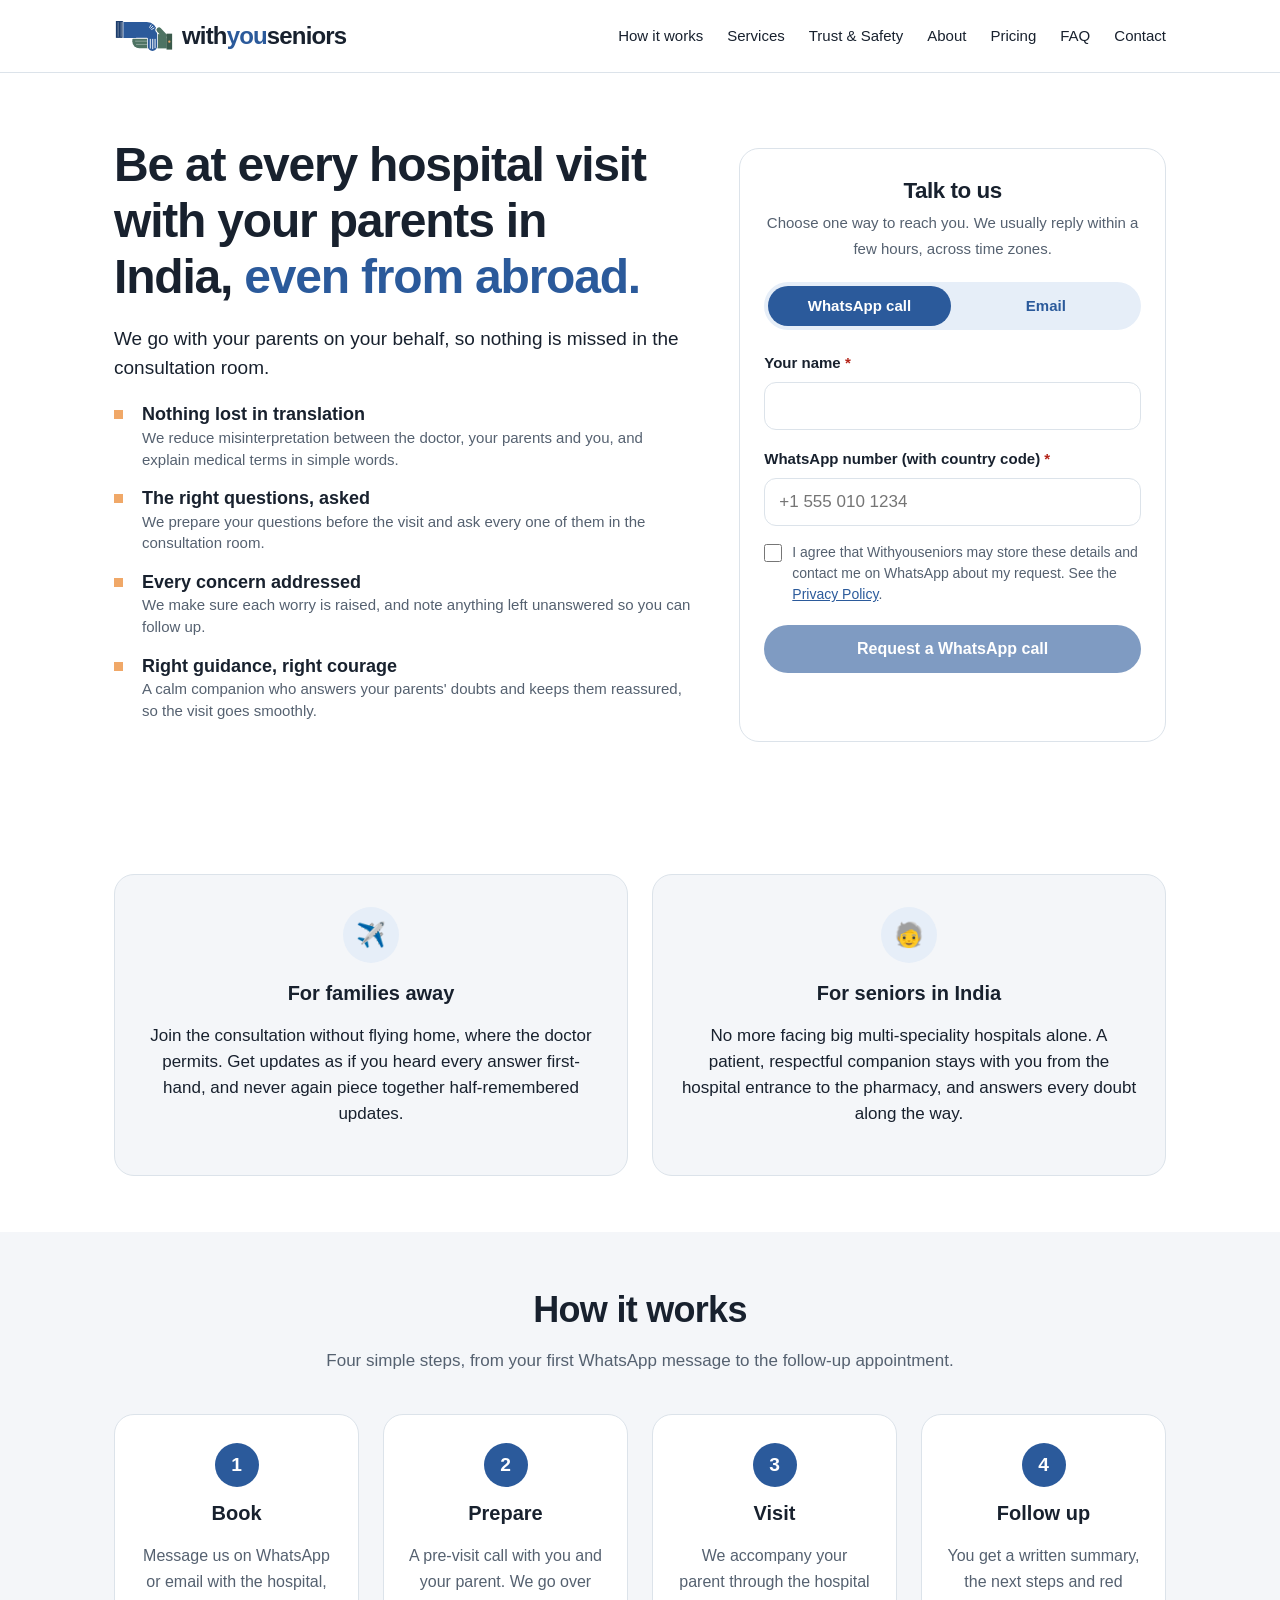
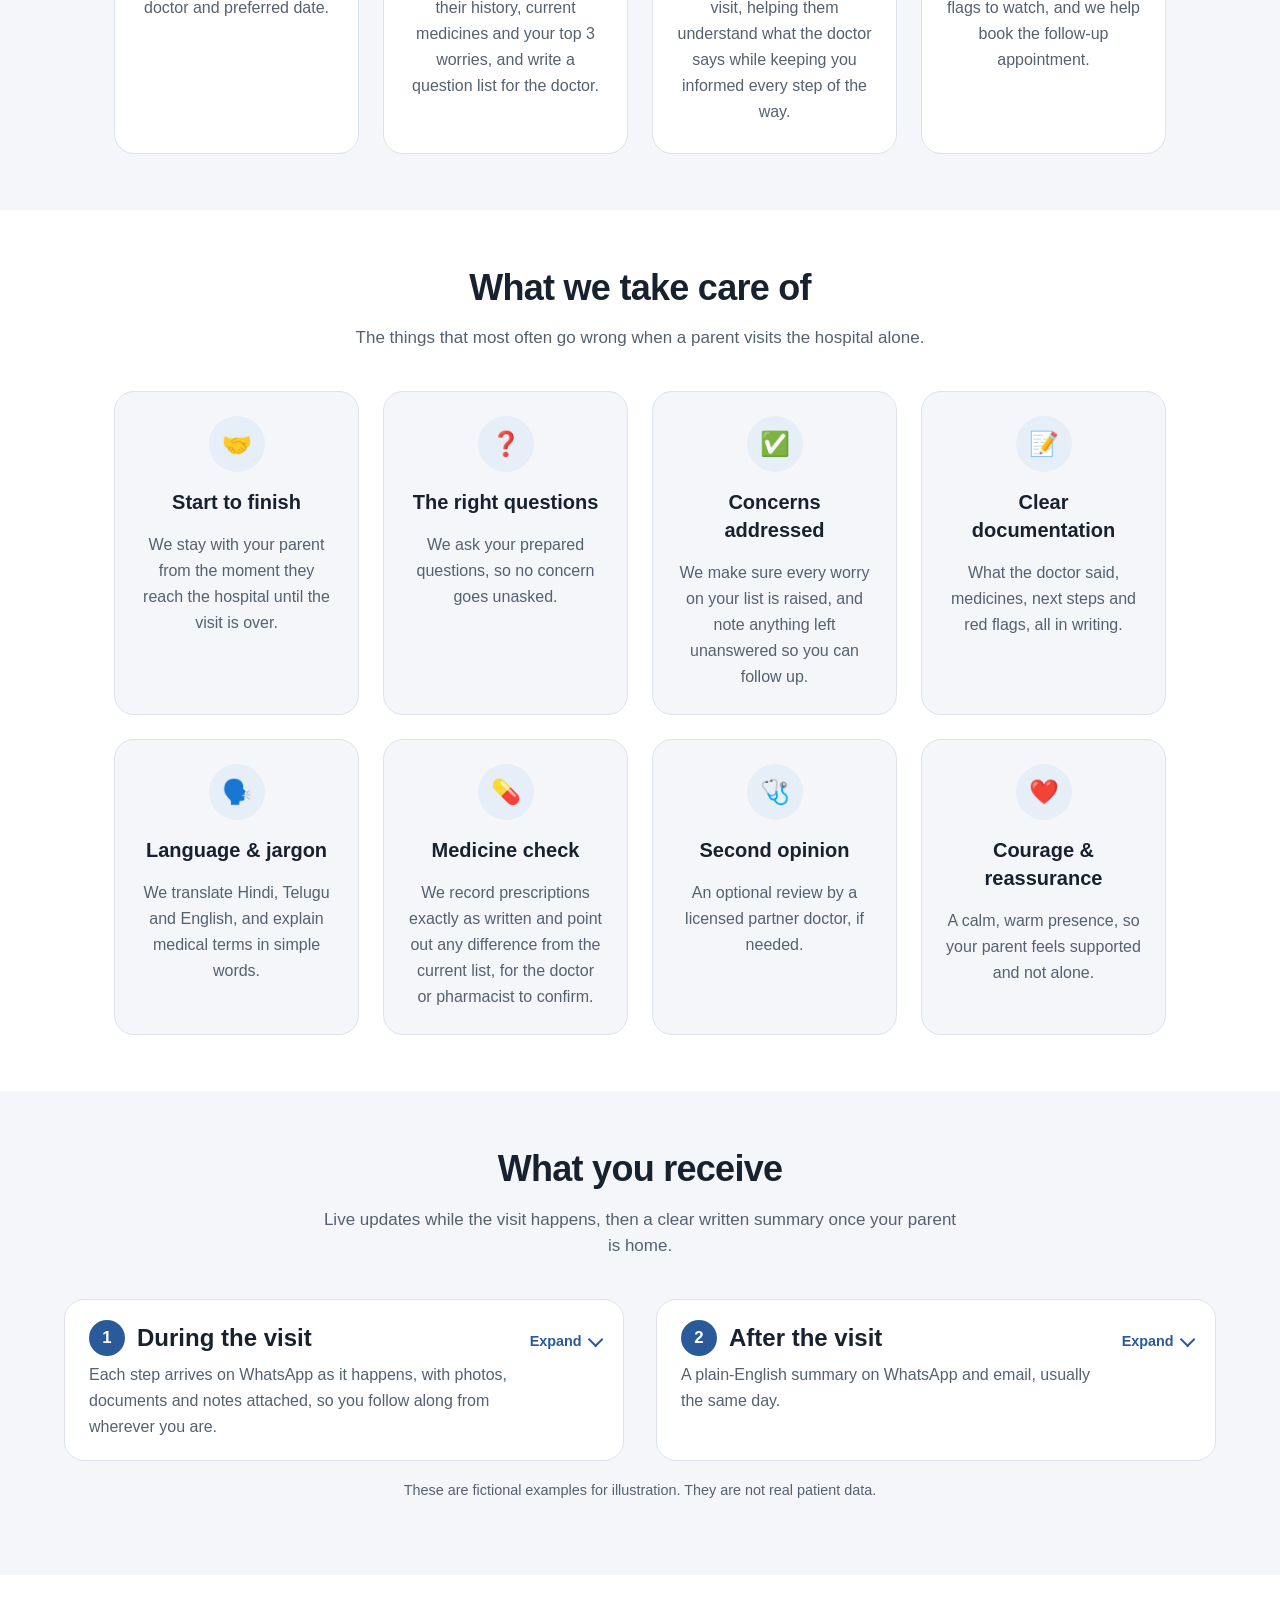
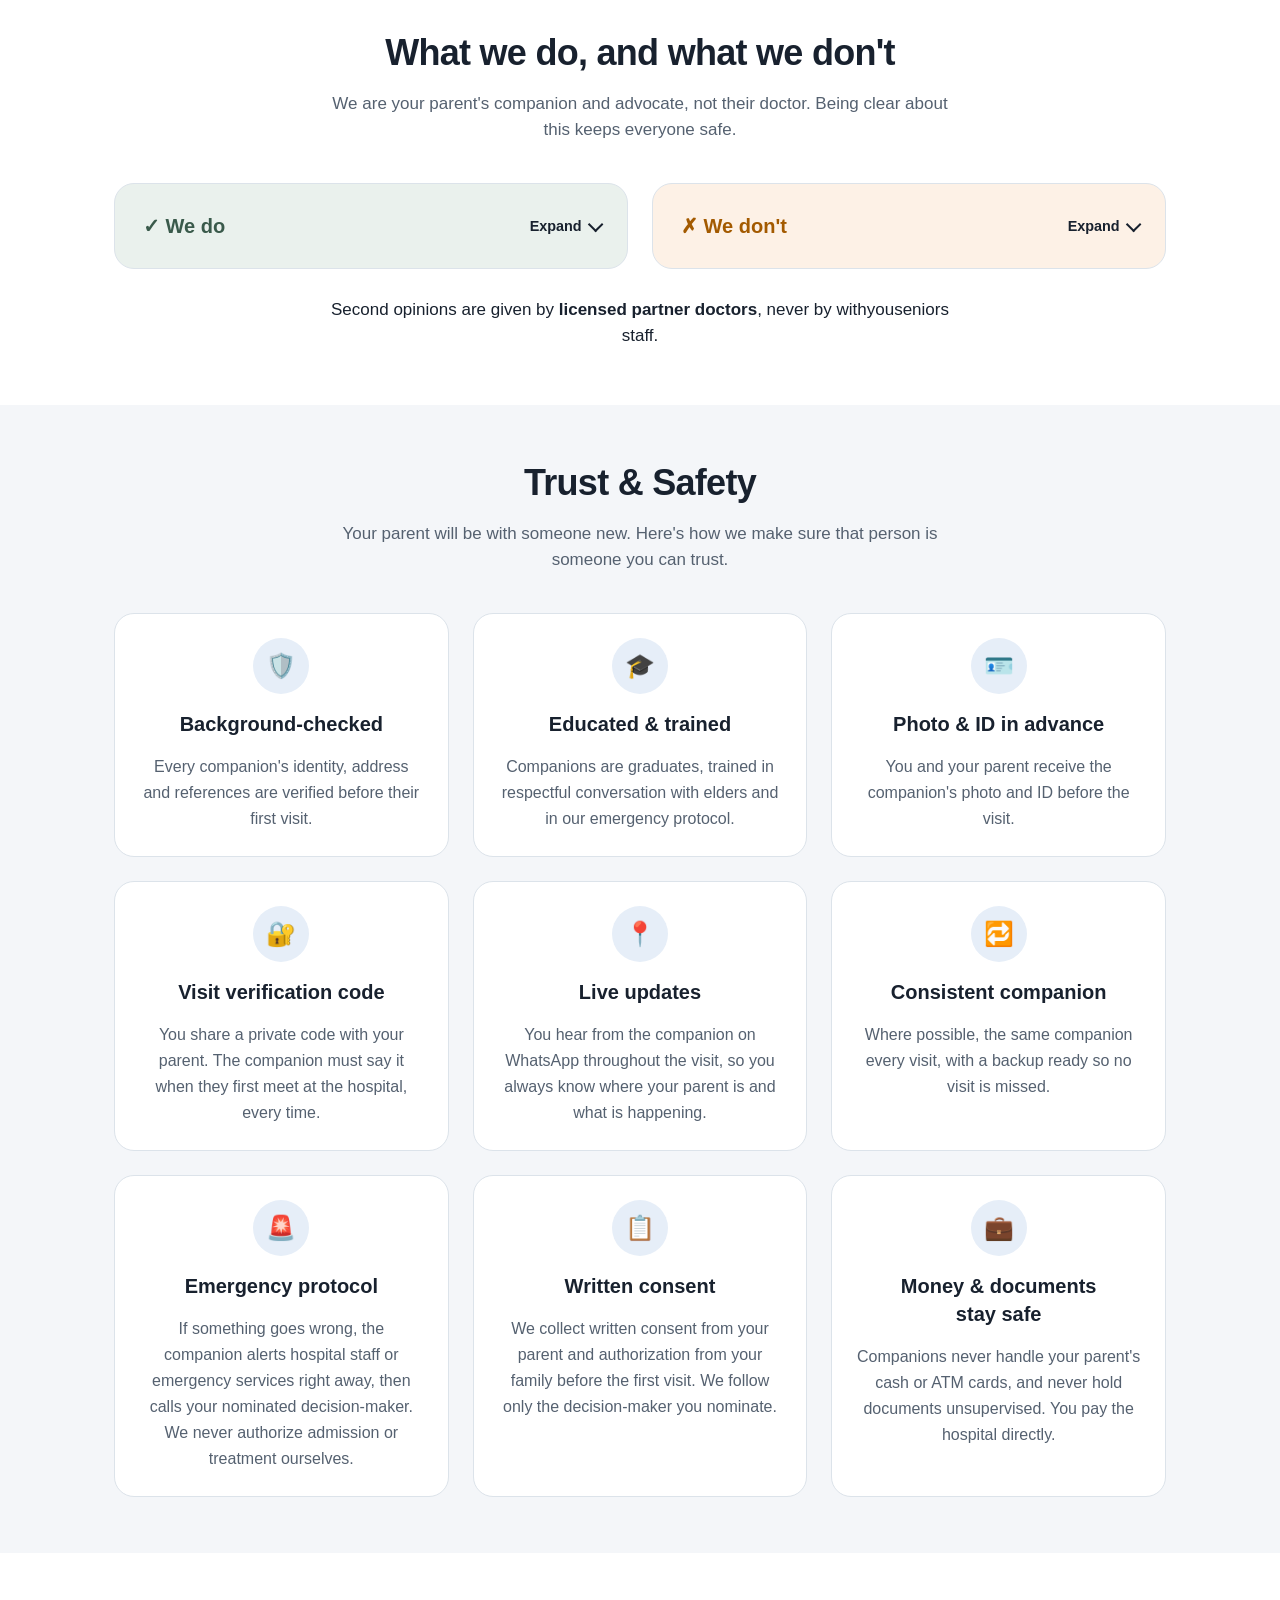
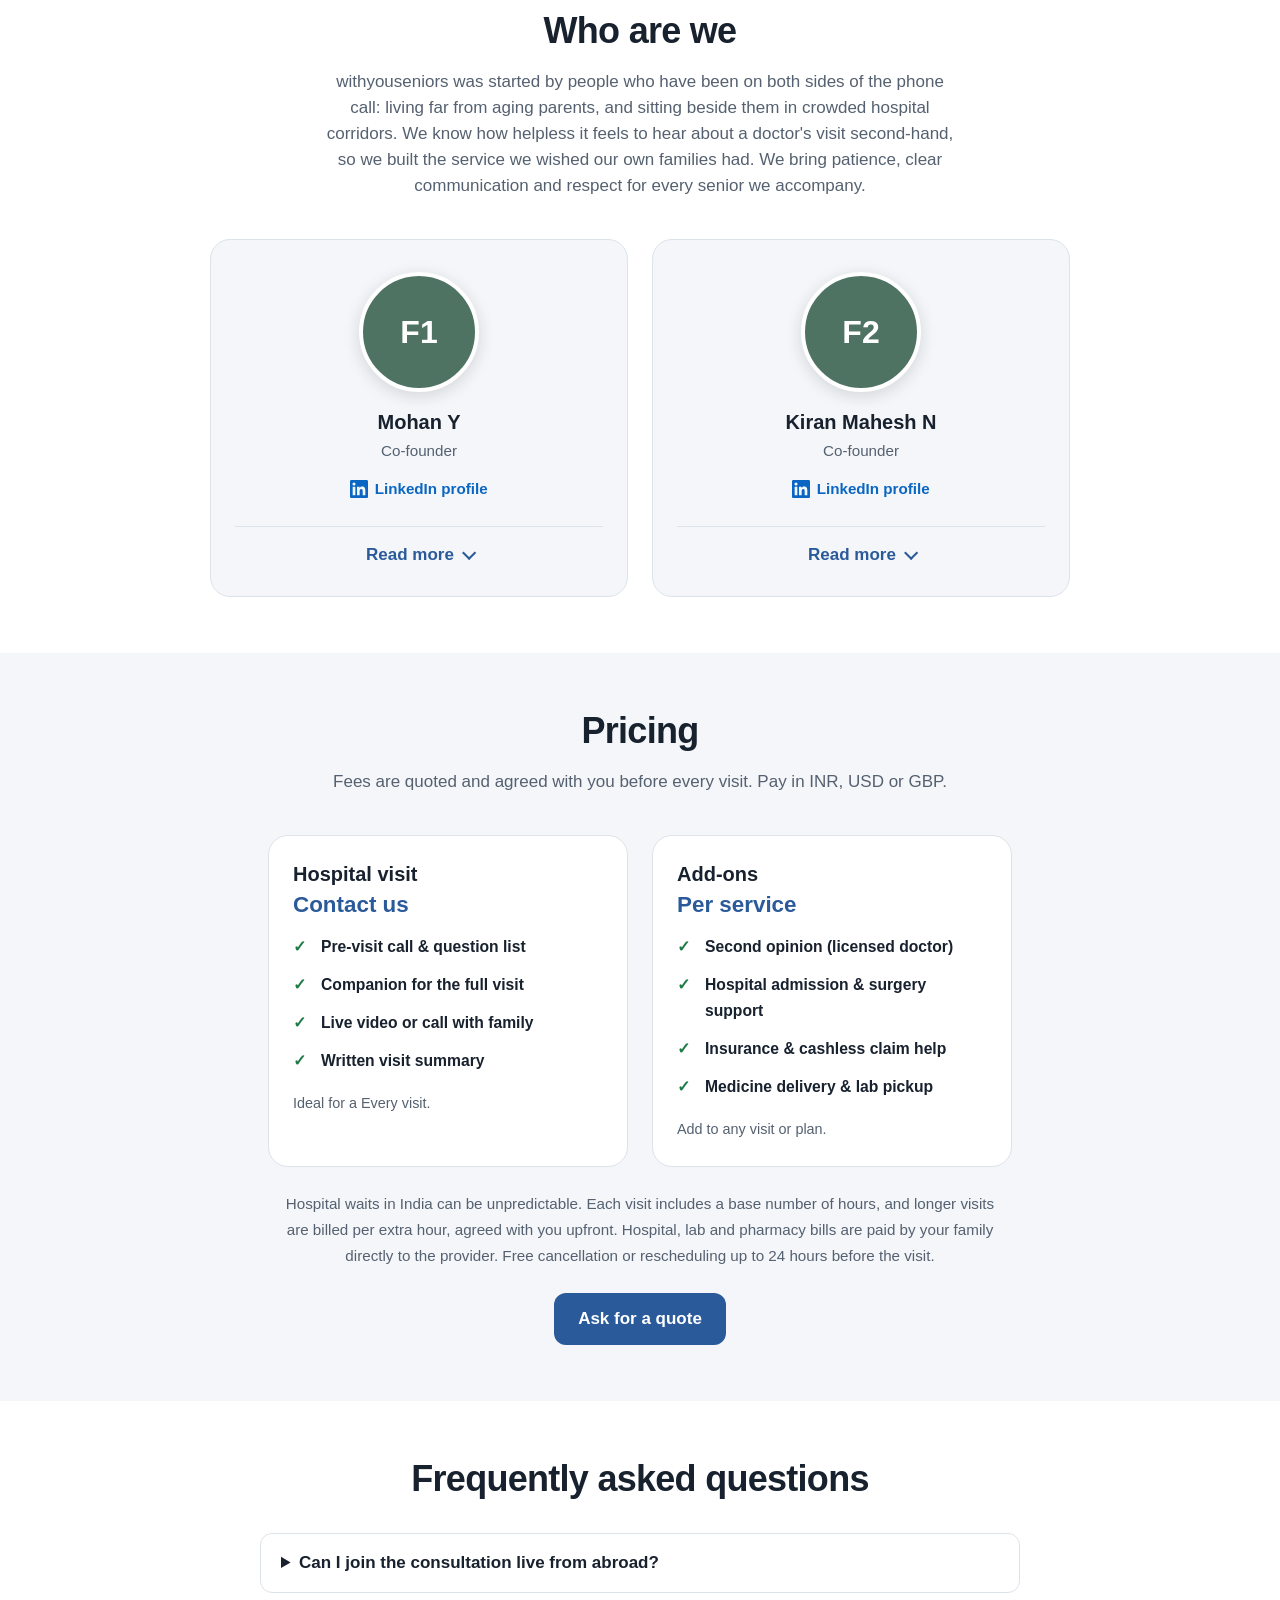
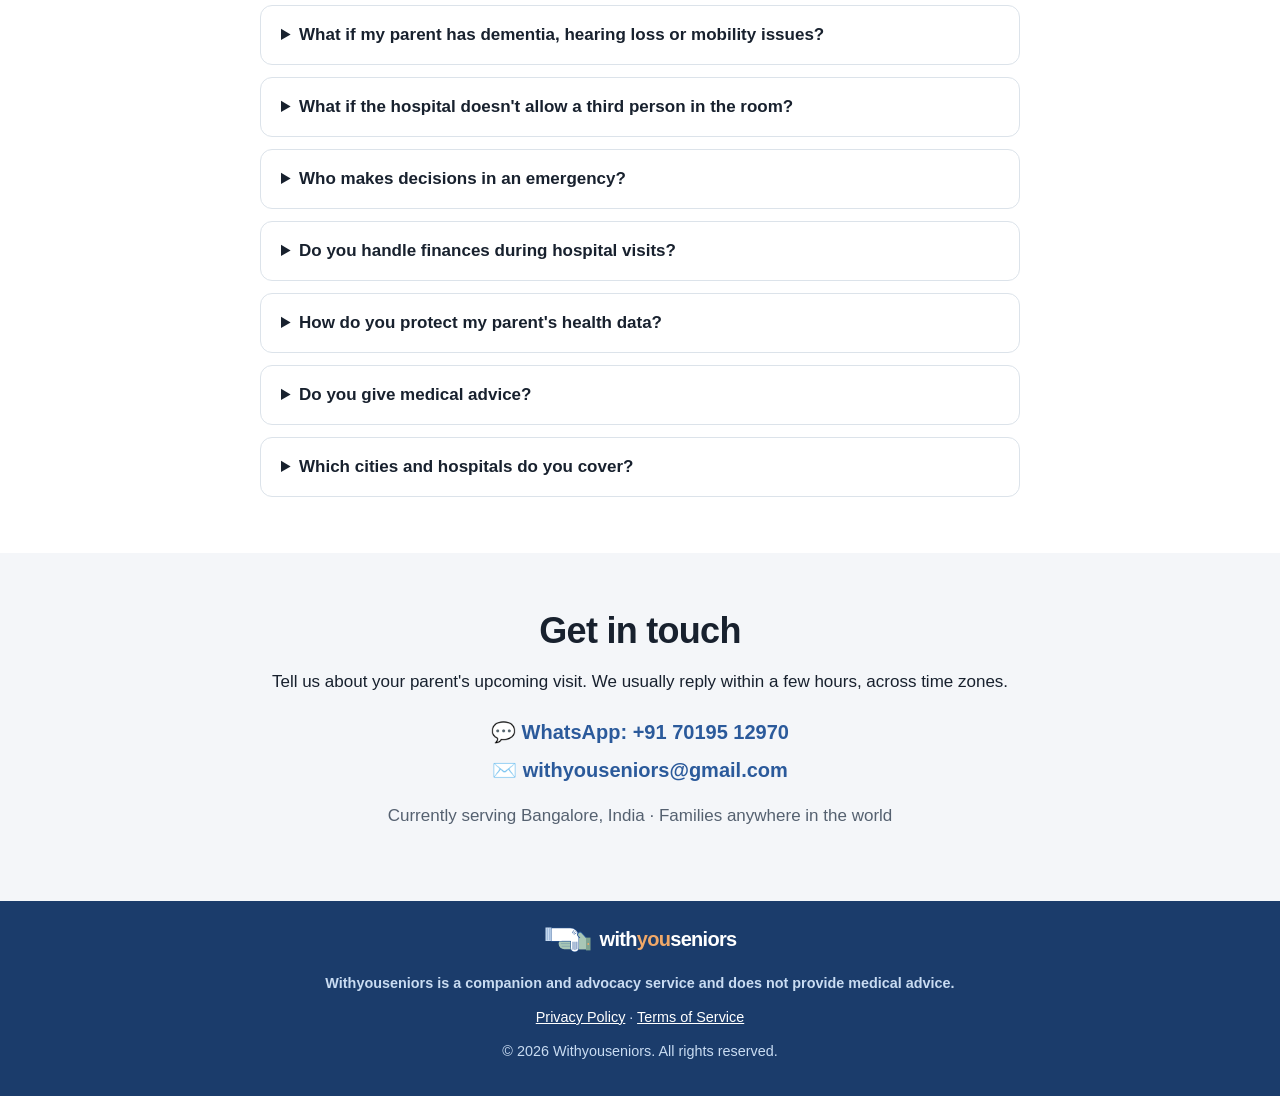
==== commit 1b83fd07: "Added code:" ====
--- a/index.html
+++ b/index.html
@@ -16,6 +16,12 @@
 
   <link rel="stylesheet" href="styles.css">
 </head>
+<script async src="https://www.googletagmanager.com/gtm.js?id=GTM-WZBLW92P"></script>
+<script>
+  window.dataLayer = window.dataLayer || [];
+  function gtag(){dataLayer.push(arguments);}
+  gtag('js', new Date());
+</script>
 <body>
 
   <header class="site-header">
--- a/styles.css
+++ b/styles.css
@@ -373,8 +373,7 @@
   background: var(--color-surface);
   border: 1px solid var(--color-border);
   border-radius: 20px;
-  padding: 24px;
-  box-shadow: 0 12px 32px rgba(24, 33, 46, 0.12);
+  padding: 1.75rem 1.5rem;
 }
 
 .lead-card h2 {
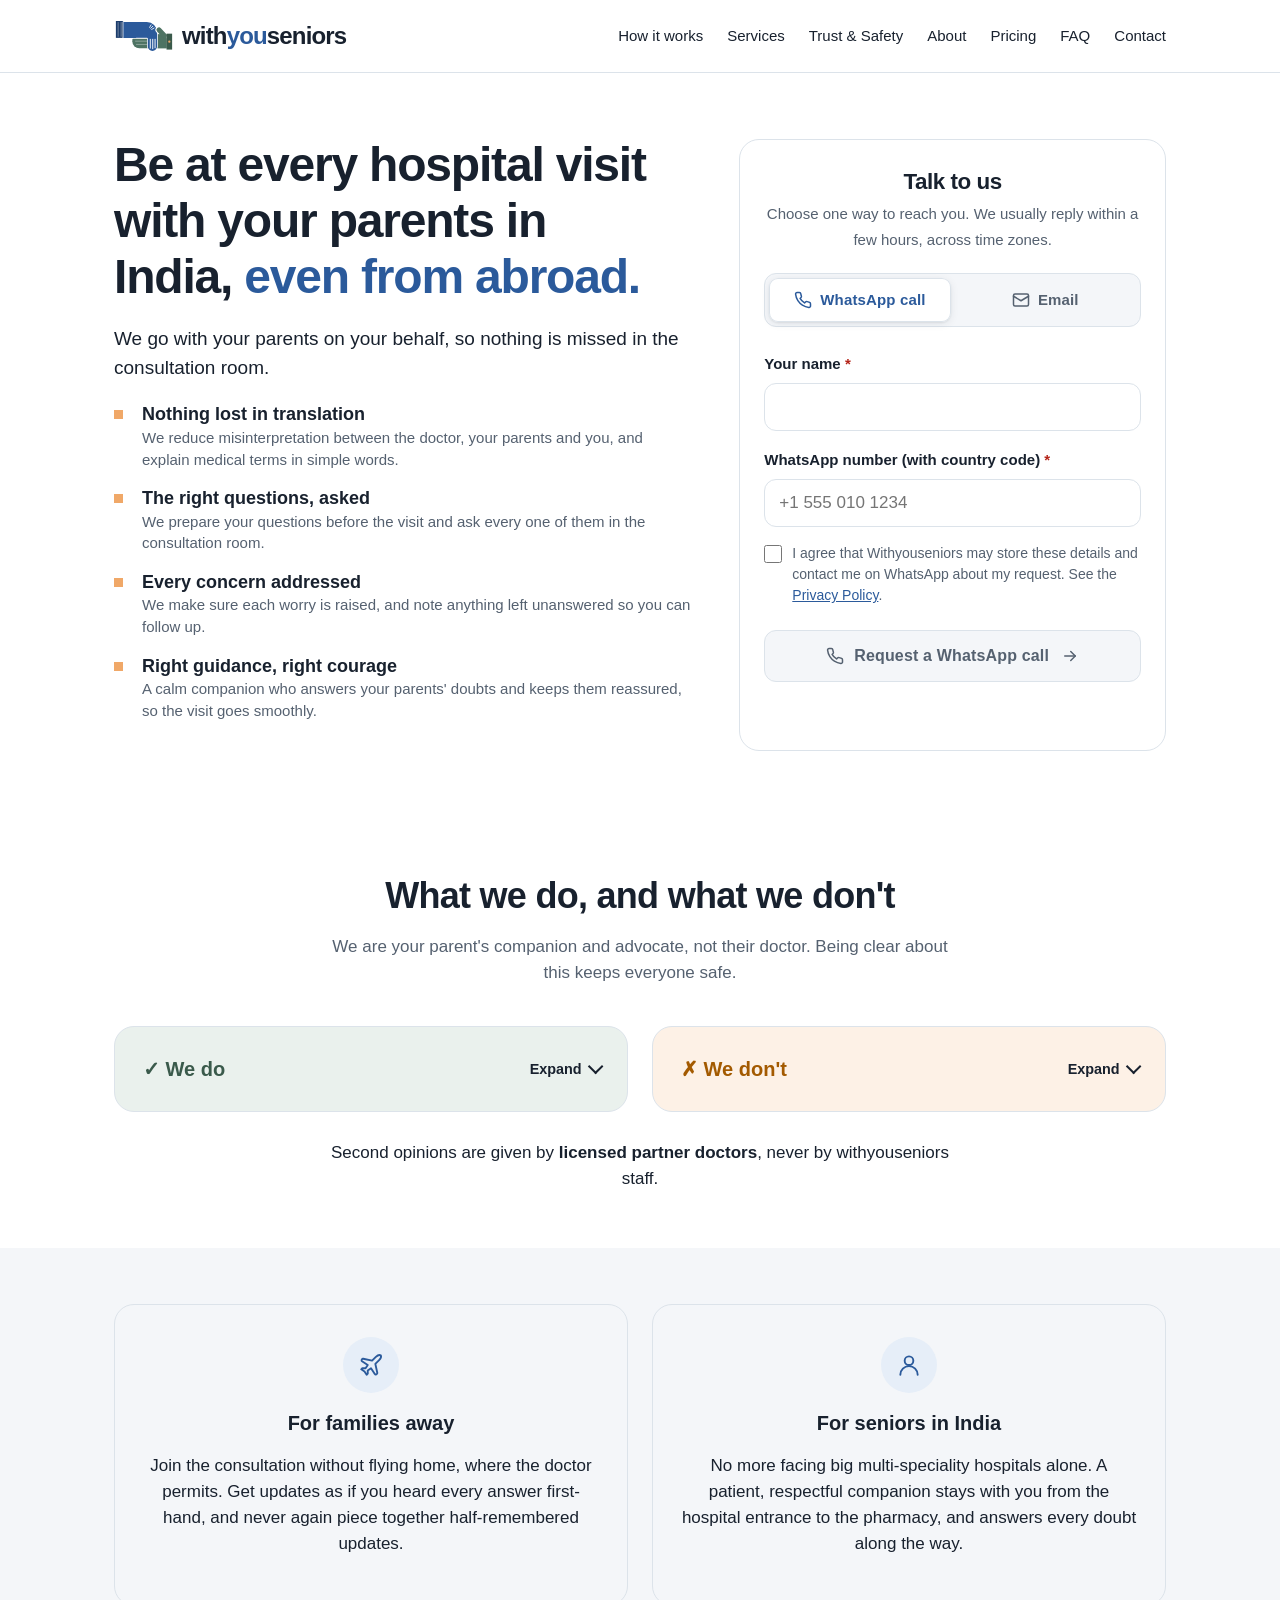
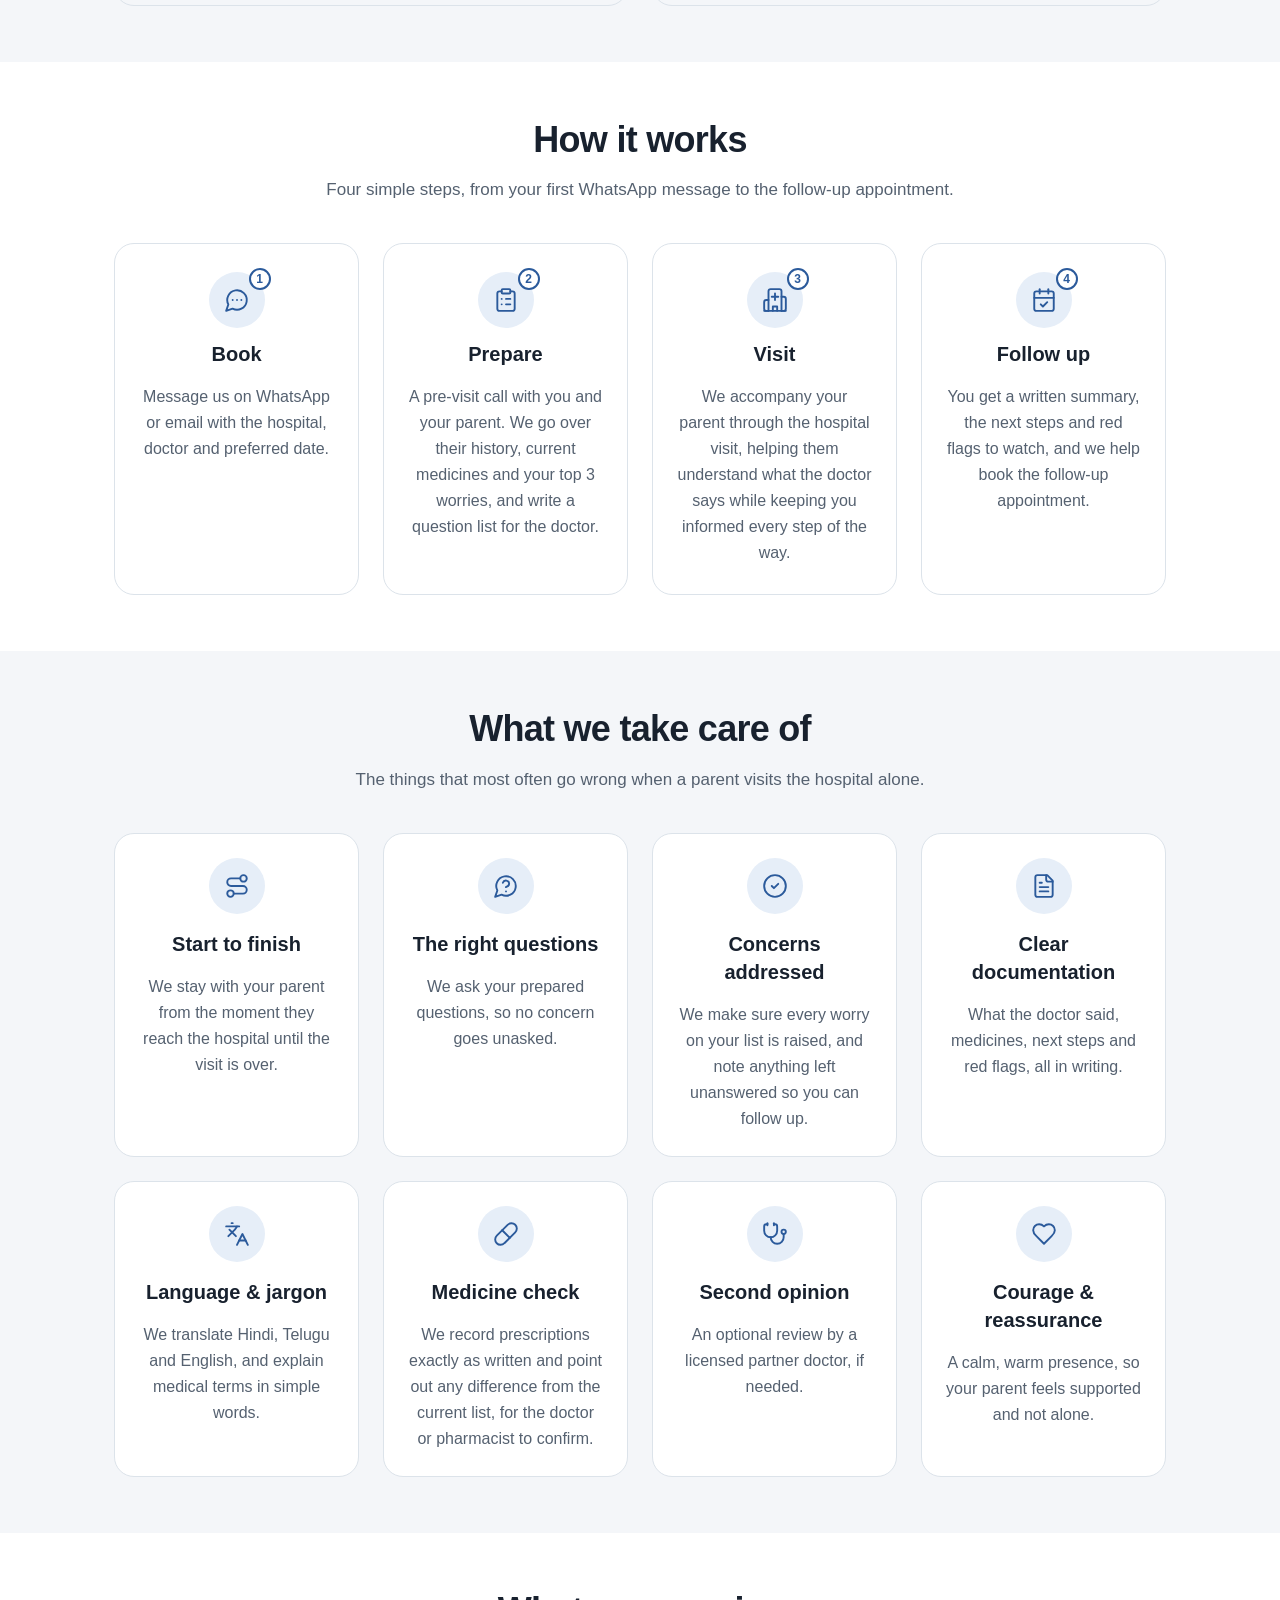
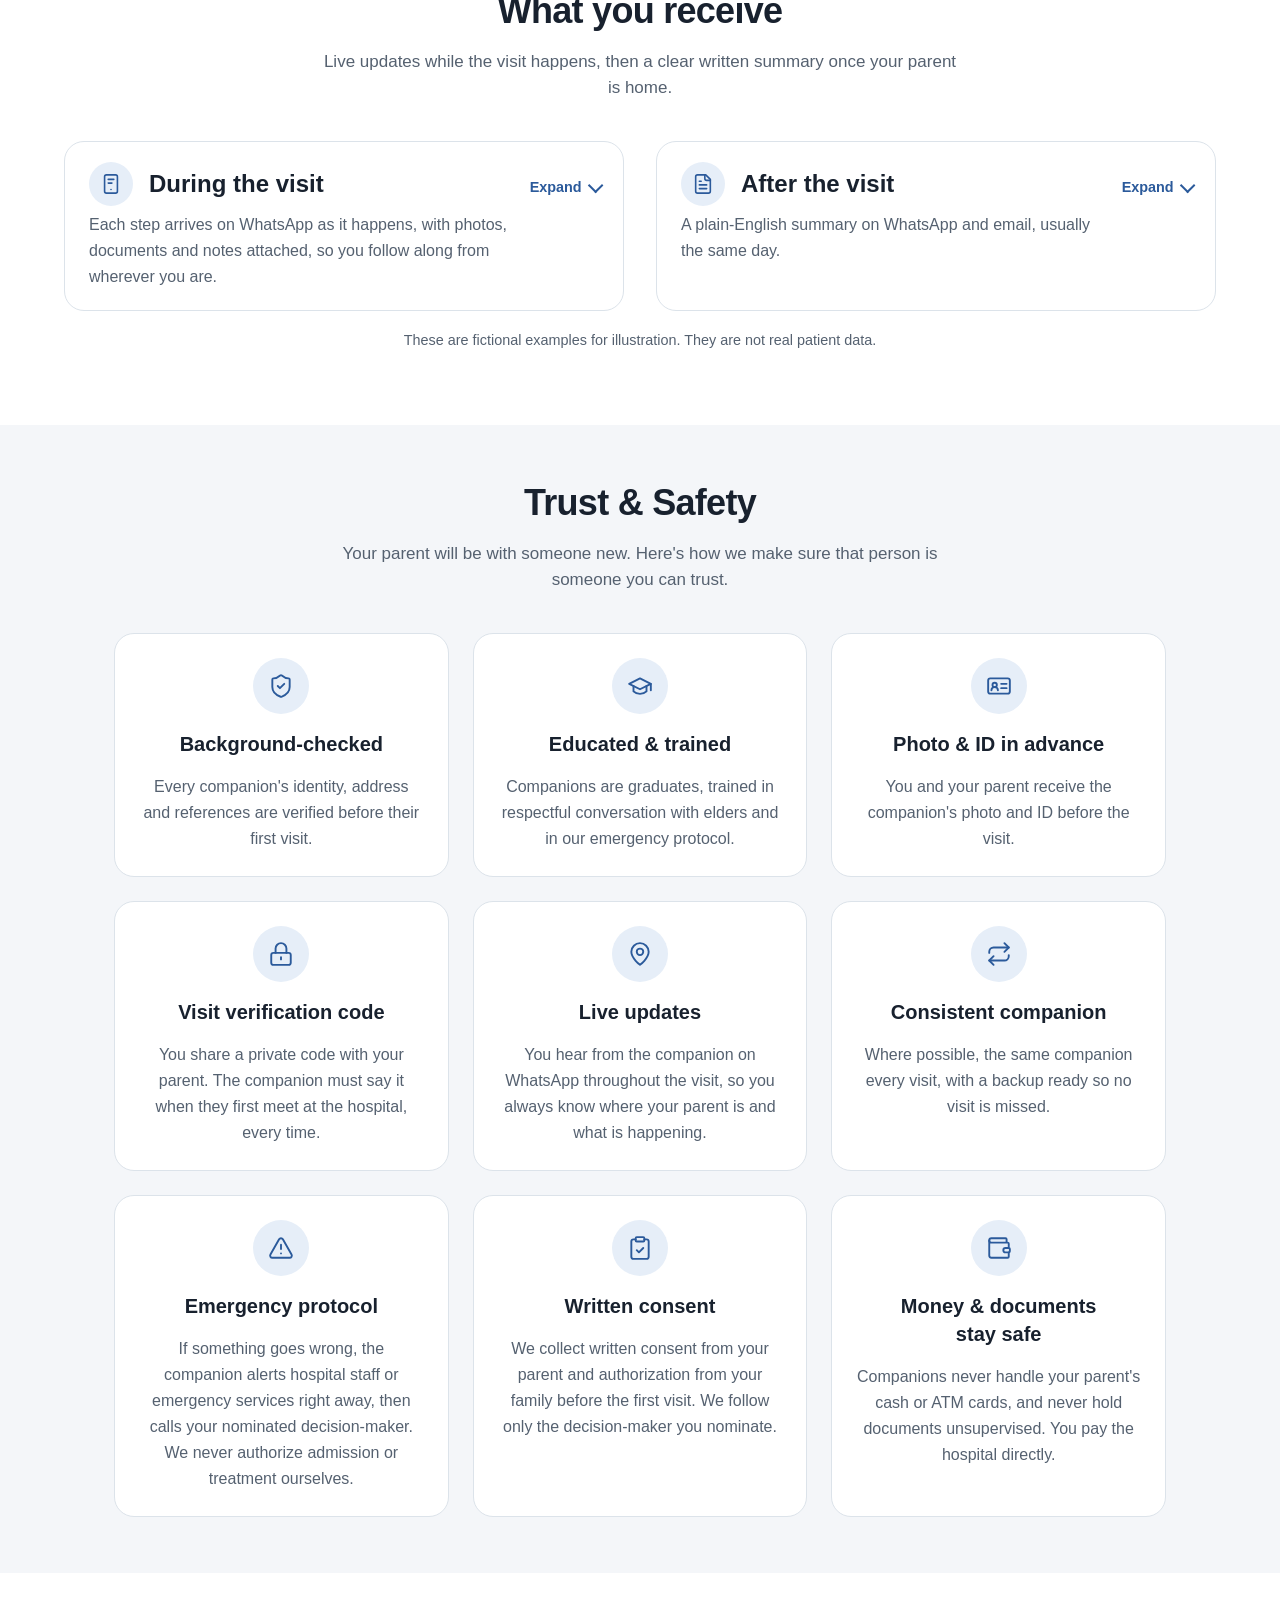
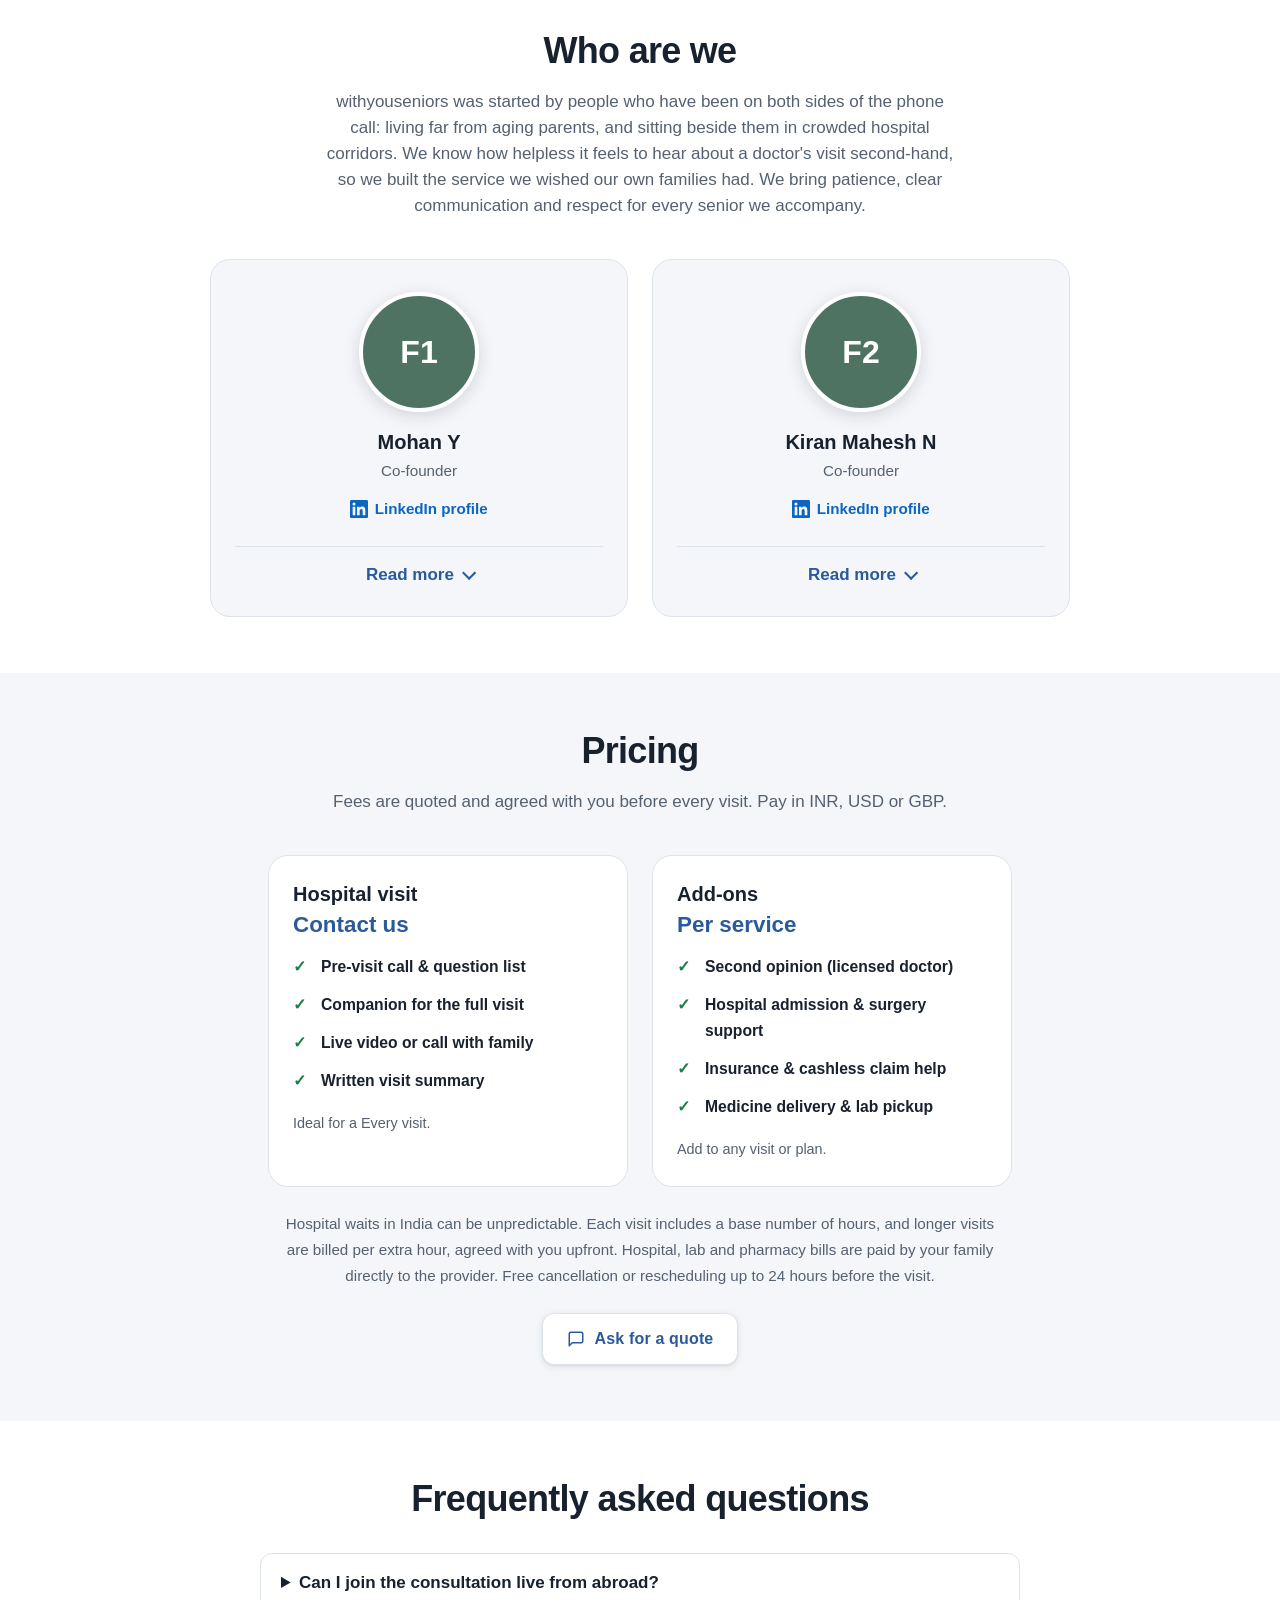
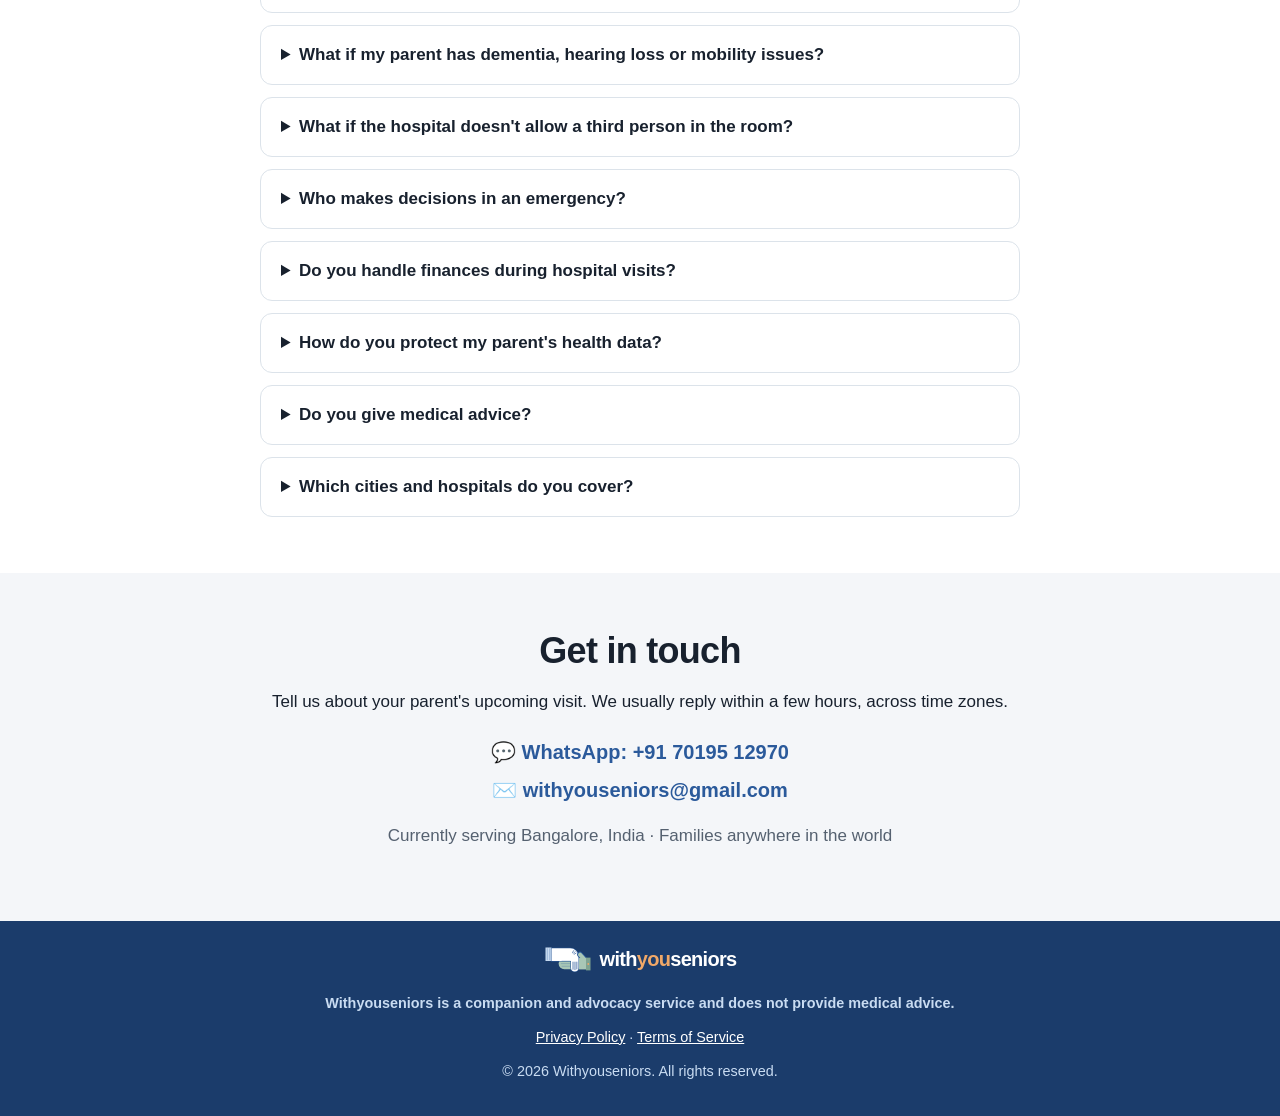
==== commit 0e1f5f1d: "Added code" ====
--- a/index.html
+++ b/index.html
@@ -62,8 +62,8 @@
           <p class="lead-sub">Choose one way to reach you. We usually reply within a few hours, across time zones.</p>
 
           <div class="lead-tabs" role="tablist" aria-label="How should we reach you?">
-            <button type="button" role="tab" id="tabWhatsapp" class="lead-tab is-active" aria-selected="true" aria-controls="formWhatsapp">WhatsApp call</button>
-            <button type="button" role="tab" id="tabEmail" class="lead-tab" aria-selected="false" aria-controls="formEmail" tabindex="-1">Email</button>
+            <button type="button" role="tab" id="tabWhatsapp" class="lead-tab is-active" aria-selected="true" aria-controls="formWhatsapp"><svg class="lead-tab-icon" viewBox="0 0 24 24" fill="none" stroke="currentColor" stroke-width="2" stroke-linecap="round" stroke-linejoin="round" aria-hidden="true"><path d="M22 16.92v3a2 2 0 0 1-2.18 2 19.79 19.79 0 0 1-8.63-3.07 19.5 19.5 0 0 1-6-6 19.79 19.79 0 0 1-3.07-8.67A2 2 0 0 1 4.11 2h3a2 2 0 0 1 2 1.72c.13.96.36 1.9.7 2.81a2 2 0 0 1-.45 2.11L8.09 9.91a16 16 0 0 0 6 6l1.27-1.27a2 2 0 0 1 2.11-.45c.91.34 1.85.57 2.81.7A2 2 0 0 1 22 16.92z"/></svg><span>WhatsApp call</span></button>
+            <button type="button" role="tab" id="tabEmail" class="lead-tab" aria-selected="false" aria-controls="formEmail" tabindex="-1"><svg class="lead-tab-icon" viewBox="0 0 24 24" fill="none" stroke="currentColor" stroke-width="2" stroke-linecap="round" stroke-linejoin="round" aria-hidden="true"><rect x="2" y="4" width="20" height="16" rx="2"/><path d="m22 7-10 6L2 7"/></svg><span>Email</span></button>
           </div>
 
           <form class="lead-form" id="formWhatsapp" role="tabpanel" aria-labelledby="tabWhatsapp" data-method="whatsapp_call" novalidate>
@@ -83,7 +83,7 @@
               <input name="consent" type="checkbox" required>
               <span>I agree that Withyouseniors may store these details and contact me on WhatsApp about my request. See the <a href="privacy.html">Privacy Policy</a>.</span>
             </label>
-            <button class="btn btn-primary" type="submit" disabled>Request a WhatsApp call</button>
+            <button class="btn btn-primary btn-submit" type="submit" disabled><svg class="btn-icon" viewBox="0 0 24 24" fill="none" stroke="currentColor" stroke-width="2" stroke-linecap="round" stroke-linejoin="round" aria-hidden="true"><path d="M22 16.92v3a2 2 0 0 1-2.18 2 19.79 19.79 0 0 1-8.63-3.07 19.5 19.5 0 0 1-6-6 19.79 19.79 0 0 1-3.07-8.67A2 2 0 0 1 4.11 2h3a2 2 0 0 1 2 1.72c.13.96.36 1.9.7 2.81a2 2 0 0 1-.45 2.11L8.09 9.91a16 16 0 0 0 6 6l1.27-1.27a2 2 0 0 1 2.11-.45c.91.34 1.85.57 2.81.7A2 2 0 0 1 22 16.92z"/></svg><span class="btn-label">Request a WhatsApp call</span><svg class="btn-arrow" viewBox="0 0 24 24" fill="none" stroke="currentColor" stroke-width="2" stroke-linecap="round" stroke-linejoin="round" aria-hidden="true"><path d="M5 12h14"/><path d="m13 6 6 6-6 6"/></svg></button>
           </form>
 
           <form class="lead-form" id="formEmail" role="tabpanel" aria-labelledby="tabEmail" data-method="email" hidden novalidate>
@@ -103,265 +103,11 @@
               <input name="consent" type="checkbox" required>
               <span>I agree that Withyouseniors may store these details and contact me by email about my request. See the <a href="privacy.html">Privacy Policy</a>.</span>
             </label>
-            <button class="btn btn-primary" type="submit" disabled>Send message</button>
+            <button class="btn btn-primary btn-submit" type="submit" disabled><svg class="btn-icon" viewBox="0 0 24 24" fill="none" stroke="currentColor" stroke-width="2" stroke-linecap="round" stroke-linejoin="round" aria-hidden="true"><rect x="2" y="4" width="20" height="16" rx="2"/><path d="m22 7-10 6L2 7"/></svg><span class="btn-label">Send message</span><svg class="btn-arrow" viewBox="0 0 24 24" fill="none" stroke="currentColor" stroke-width="2" stroke-linecap="round" stroke-linejoin="round" aria-hidden="true"><path d="M5 12h14"/><path d="m13 6 6 6-6 6"/></svg></button>
           </form>
 
           <p class="form-status" id="leadStatus" role="status" aria-live="polite"></p>
         </aside>
-      </div>
-    </section>
-
-    <!-- Who it's for -->
-    <section class="section audiences">
-      <div class="container">
-        <div class="two-col">
-          <div class="audience-card">
-            <div class="card-icon" aria-hidden="true">✈️</div>
-            <h3>For families away</h3>
-            <p>Join the consultation without flying home, where the doctor permits. Get updates as if
-              you heard every answer first-hand, and never again piece together
-              half-remembered updates.</p>
-          </div>
-          <div class="audience-card">
-            <div class="card-icon" aria-hidden="true">🧓</div>
-            <h3>For seniors in India</h3>
-            <p>No more facing big multi-speciality hospitals alone. A patient, respectful companion
-              stays with you from the hospital entrance to the pharmacy, and answers every doubt along the way.</p>
-          </div>
-        </div>
-      </div>
-    </section>
-
-    <!-- How it works -->
-    <section id="how-it-works" class="section how-it-works">
-      <div class="container">
-        <h2>How it works</h2>
-        <p class="section-intro">Four simple steps, from your first WhatsApp message to the follow-up appointment.</p>
-        <ol class="steps">
-          <li class="step">
-            <span class="step-num" aria-hidden="true">1</span>
-            <h3>Book</h3>
-            <p>Message us on WhatsApp or email with the hospital, doctor and preferred date.</p>
-          </li>
-          <li class="step">
-            <span class="step-num" aria-hidden="true">2</span>
-            <h3>Prepare</h3>
-            <p>A pre-visit call with you and your parent. We go over their history, current medicines
-              and your top 3 worries, and write a question list for the doctor.</p>
-          </li>
-          <li class="step">
-            <span class="step-num" aria-hidden="true">3</span>
-            <h3>Visit</h3>
-            <p>We accompany your parent through the hospital visit, helping them understand what the doctor says while keeping you informed every step of the way.</p>
-          </li>
-          <li class="step">
-            <span class="step-num" aria-hidden="true">4</span>
-            <h3>Follow up</h3>
-            <p>You get a written summary, the next steps and red flags to watch, and we help
-              book the follow-up appointment.</p>
-          </li>
-        </ol>
-      </div>
-    </section>
-
-    <!-- What we take care of -->
-    <section id="services" class="section services">
-      <div class="container">
-        <h2>What we take care of</h2>
-        <p class="section-intro">The things that most often go wrong when a parent visits the hospital alone.</p>
-        <div class="card-grid card-grid-4">
-          <div class="card">
-            <div class="card-icon" aria-hidden="true">🤝</div>
-            <h3>Start to finish</h3>
-            <p>We stay with your parent from the moment they reach the hospital until the visit is over.</p>
-          </div>
-          <div class="card">
-            <div class="card-icon" aria-hidden="true">❓</div>
-            <h3>The right questions</h3>
-            <p>We ask your prepared questions, so no concern goes unasked.</p>
-          </div>
-          <div class="card">
-            <div class="card-icon" aria-hidden="true">✅</div>
-            <h3>Concerns addressed</h3>
-            <p>We make sure every worry on your list is raised, and note anything left unanswered so you can follow up.</p>
-          </div>
-          <div class="card">
-            <div class="card-icon" aria-hidden="true">📝</div>
-            <h3>Clear documentation</h3>
-            <p>What the doctor said, medicines, next steps and red flags, all in writing.</p>
-          </div>
-          <div class="card">
-            <div class="card-icon" aria-hidden="true">🗣️</div>
-            <h3>Language &amp; jargon</h3>
-            <p>We translate Hindi, Telugu and English, and explain medical terms in simple words.</p>
-          </div>
-          <div class="card">
-            <div class="card-icon" aria-hidden="true">💊</div>
-            <h3>Medicine check</h3>
-            <p>We record prescriptions exactly as written and point out any difference from the current list, for the doctor or pharmacist to confirm.</p>
-          </div>
-          <div class="card">
-            <div class="card-icon" aria-hidden="true">🩺</div>
-            <h3>Second opinion</h3>
-            <p>An optional review by a licensed partner doctor, if needed.</p>
-          </div>
-          <div class="card">
-            <div class="card-icon" aria-hidden="true">❤️</div>
-            <h3>Courage &amp; reassurance</h3>
-            <p>A calm, warm presence, so your parent feels supported and not alone.</p>
-          </div>
-        </div>
-      </div>
-    </section>
-
-    <!-- Sample visit summary -->
-    <section id="sample" class="section sample">
-      <div class="container">
-        <h2>What you receive</h2>
-        <p class="section-intro">Live updates while the visit happens, then a clear written summary once your parent is home.</p>
-
-        <div class="receive-cols">
-        <!-- Part 1: During the visit -->
-        <details class="receive-part">
-          <summary class="receive-summary">
-              <h3 class="receive-heading"><span class="receive-num" aria-hidden="true">1</span> During the visit</h3>
-              <span class="receive-intro">Each step arrives on WhatsApp as it happens, with photos, documents and notes attached, so you follow along from wherever you are.</span>
-            <span class="receive-toggle" aria-hidden="true"></span>
-          </summary>
-
-          <div class="timeline-card">
-            <div class="summary-header">
-              <span class="summary-badge">Sample</span>
-              <div>
-                <p class="summary-title">Live visit timeline: Cardiology follow-up</p>
-                <p class="summary-meta">Times shown in India (IST) and for a family in London (GMT)</p>
-              </div>
-            </div>
-
-            <ol class="timeline">
-              <li class="tl-item">
-                <div class="tl-time"><strong>9:40 AM</strong><span>4:10 AM London</span></div>
-                <div class="tl-body">
-                  <h4>🏥 Arrived at hospital</h4>
-                  <p>Companion introduced to your parent. Registration done and token received. Wheelchair arranged at the entrance.</p>
-                  <ul class="tl-artifacts"><li>🧾 Registration slip</li></ul>
-                </div>
-              </li>
-              <li class="tl-item">
-                <div class="tl-time"><strong>10:15 AM</strong><span>4:45 AM London</span></div>
-                <div class="tl-body">
-                  <h4>🩺 Vitals checked</h4>
-                  <p>Nurse recorded BP 138/86 and weight 68 kg. Waiting time to see the doctor: about 30 minutes.</p>
-                  <ul class="tl-artifacts"><li>📷 Vitals sheet</li></ul>
-                </div>
-              </li>
-              <li class="tl-item tl-key">
-                <div class="tl-time"><strong>10:50 AM</strong><span>5:20 AM London</span></div>
-                <div class="tl-body">
-                  <h4>👨‍⚕️ Doctor's appointment</h4>
-                  <p>All of your prepared questions were asked and answered.</p>
-                  <ul class="tl-artifacts"><li>❓ Question list</li></ul>
-                </div>
-              </li>
-              <li class="tl-item tl-key">
-                <div class="tl-time"><strong>11:15 AM</strong><span>5:45 AM London</span></div>
-                <div class="tl-body">
-                  <h4>📝 Doctor conversation summary</h4>
-                  <p>BP is better controlled. The current BP tablet may be causing ankle swelling, so the doctor switched it. ECG ordered today, and a kidney function test in 2 weeks.</p>
-                  <ul class="tl-artifacts"><li>📄 Prescription photo</li><li>🗒️ Consultation notes</li><li>🎙️ Voice note (with consent)</li></ul>
-                </div>
-              </li>
-              <li class="tl-item">
-                <div class="tl-time"><strong>11:30 AM</strong><span>6:00 AM London</span></div>
-                <div class="tl-body">
-                  <h4>🧪 Tests prescribed</h4>
-                  <p>ECG today. Kidney function blood test in 2 weeks. Cost estimate shared with you before payment.</p>
-                  <ul class="tl-artifacts"><li>📄 Test order</li><li>💳 Cost estimate</li></ul>
-                </div>
-              </li>
-              <li class="tl-item">
-                <div class="tl-time"><strong>11:45 AM</strong><span>6:15 AM London</span></div>
-                <div class="tl-body">
-                  <h4>📈 Attended the ECG</h4>
-                  <p>Stayed with your parent throughout the test. Report collected and shown to the doctor before leaving.</p>
-                  <ul class="tl-artifacts"><li>📄 ECG report (PDF)</li></ul>
-                </div>
-              </li>
-              <li class="tl-item">
-                <div class="tl-time"><strong>12:30 PM</strong><span>7:00 AM London</span></div>
-                <div class="tl-body">
-                  <h4>💊 Pharmacy</h4>
-                  <p>Medicines collected and compared with the existing list. No difference needing the doctor's attention. Pharmacist confirmed.</p>
-                  <ul class="tl-artifacts"><li>🧾 Pharmacy bill</li><li>📷 Medicine strips</li></ul>
-                </div>
-              </li>
-              <li class="tl-item tl-done">
-                <div class="tl-time"><strong>1:15 PM</strong><span>7:45 AM London</span></div>
-                <div class="tl-body">
-                  <h4>🏠 Visit complete</h4>
-                  <p>Your parent leaves the hospital. The full written visit summary follows the same day.</p>
-                </div>
-              </li>
-            </ol>
-          </div>
-        </details>
-
-        <!-- Part 2: After the visit -->
-        <details class="receive-part">
-          <summary class="receive-summary">
-              <h3 class="receive-heading"><span class="receive-num" aria-hidden="true">2</span> After the visit</h3>
-              <span class="receive-intro">A plain-English summary on WhatsApp and email, usually the same day.</span>
-            <span class="receive-toggle" aria-hidden="true"></span>
-          </summary>
-
-        <article class="summary-card" aria-label="Sample visit summary">
-          <div class="summary-header">
-            <span class="summary-badge">Sample</span>
-            <div>
-              <p class="summary-title">Visit summary: Cardiology follow-up</p>
-              <p class="summary-meta">Patient: Mr. A. (sample, age 72) · Multi-speciality hospital, Bangalore · Companion: Priya</p>
-            </div>
-          </div>
-
-          <div class="summary-grid">
-            <div class="summary-block">
-              <h3>👨‍⚕️ Doctor said</h3>
-              <ul>
-                <li>Blood pressure is better controlled than last visit (138/86).</li>
-                <li>ECG is stable. No new changes.</li>
-                <li>Mild ankle swelling may be from the current BP tablet.</li>
-              </ul>
-            </div>
-            <div class="summary-block">
-              <h3>💊 Medicines (exactly as written)</h3>
-              <ul>
-                <li>Tab. Amlodipine 5 mg: <strong>stopped</strong></li>
-                <li>Tab. Telmisartan 40 mg: 1-0-0, after breakfast (new)</li>
-                <li>Tab. Atorvastatin 10 mg: 0-0-1, continue</li>
-              </ul>
-              <p class="summary-flag">⚠️ Checked: the new tablet was compared with the existing list. No difference needing the doctor's attention. Pharmacist confirmed. We do not give medical advice.</p>
-            </div>
-            <div class="summary-block">
-              <h3>📅 Next steps</h3>
-              <ul>
-                <li>Kidney function blood test in 2 weeks (lab pickup at home booked).</li>
-                <li>Review appointment in 6 weeks. We'll confirm the slot with you.</li>
-                <li>Check BP at home every morning and share it on WhatsApp.</li>
-              </ul>
-            </div>
-            <div class="summary-block summary-block-alert">
-              <h3>🚩 Red flags to watch (as advised by the doctor)</h3>
-              <ul>
-                <li>Dizziness on standing up</li>
-                <li>BP above 160/100 twice in a row</li>
-                <li>Chest pain or breathlessness: call emergency services (112) and us right away</li>
-              </ul>
-            </div>
-          </div>
-        </article>
-        </details>
-        </div>
-        <p class="sample-note">These are fictional examples for illustration. They are not real patient data.</p>
       </div>
     </section>
 
@@ -380,6 +126,7 @@
               <li>Document what the doctor said, medicines and next steps</li>
               <li>Meet your parent at the hospital and stay until the visit is over</li>
               <li>Keep you connected with live updates, and be available for a call or WhatsApp</li>
+              <li>Protect your parent's health data. It is shared only with the family members you name. See our <a href="privacy.html">Privacy Policy</a></li>
             </ul>
           </details>
           <details class="scope-list scope-dont">
@@ -401,6 +148,260 @@
       </div>
     </section>
 
+    <!-- Who it's for -->
+    <section class="section audiences">
+      <div class="container">
+        <div class="two-col">
+          <div class="audience-card">
+            <div class="card-icon" aria-hidden="true"><svg viewBox="0 0 24 24" fill="none" stroke="currentColor" stroke-width="1.75" stroke-linecap="round" stroke-linejoin="round"><path d="M17.8 19.2 16 11l3.5-3.5C21 6 21.5 4 21 3c-1-.5-3 0-4.5 1.5L13 8 4.8 6.2c-.5-.1-.9.1-1.1.5l-.3.5c-.2.5-.1 1 .3 1.3L9 12l-2 3H4l-1 1 3 2 2 3 1-1v-3l3-2 3.5 5.3c.3.4.8.5 1.3.3l.5-.2c.4-.3.6-.7.5-1.2z"/></svg></div>
+            <h3>For families away</h3>
+            <p>Join the consultation without flying home, where the doctor permits. Get updates as if
+              you heard every answer first-hand, and never again piece together
+              half-remembered updates.</p>
+          </div>
+          <div class="audience-card">
+            <div class="card-icon" aria-hidden="true"><svg viewBox="0 0 24 24" fill="none" stroke="currentColor" stroke-width="1.75" stroke-linecap="round" stroke-linejoin="round"><circle cx="12" cy="8" r="4"/><path d="M20 21a8 8 0 0 0-16 0"/></svg></div>
+            <h3>For seniors in India</h3>
+            <p>No more facing big multi-speciality hospitals alone. A patient, respectful companion
+              stays with you from the hospital entrance to the pharmacy, and answers every doubt along the way.</p>
+          </div>
+        </div>
+      </div>
+    </section>
+
+    <!-- How it works -->
+    <section id="how-it-works" class="section how-it-works">
+      <div class="container">
+        <h2>How it works</h2>
+        <p class="section-intro">Four simple steps, from your first WhatsApp message to the follow-up appointment.</p>
+        <ol class="steps">
+          <li class="step">
+            <div class="card-icon step-icon" aria-hidden="true"><svg viewBox="0 0 24 24" fill="none" stroke="currentColor" stroke-width="1.75" stroke-linecap="round" stroke-linejoin="round"><path d="M7.9 20A9 9 0 1 0 4 16.1L2 22Z"/><path d="M8 12h.01"/><path d="M12 12h.01"/><path d="M16 12h.01"/></svg><span class="step-badge">1</span></div>
+            <h3>Book</h3>
+            <p>Message us on WhatsApp or email with the hospital, doctor and preferred date.</p>
+          </li>
+          <li class="step">
+            <div class="card-icon step-icon" aria-hidden="true"><svg viewBox="0 0 24 24" fill="none" stroke="currentColor" stroke-width="1.75" stroke-linecap="round" stroke-linejoin="round"><rect width="8" height="4" x="8" y="2" rx="1"/><path d="M16 4h2a2 2 0 0 1 2 2v14a2 2 0 0 1-2 2H6a2 2 0 0 1-2-2V6a2 2 0 0 1 2-2h2"/><path d="M12 11h4"/><path d="M12 16h4"/><path d="M8 11h.01"/><path d="M8 16h.01"/></svg><span class="step-badge">2</span></div>
+            <h3>Prepare</h3>
+            <p>A pre-visit call with you and your parent. We go over their history, current medicines
+              and your top 3 worries, and write a question list for the doctor.</p>
+          </li>
+          <li class="step">
+            <div class="card-icon step-icon" aria-hidden="true"><svg viewBox="0 0 24 24" fill="none" stroke="currentColor" stroke-width="1.75" stroke-linecap="round" stroke-linejoin="round"><path d="M6 22V4a2 2 0 0 1 2-2h8a2 2 0 0 1 2 2v18"/><path d="M6 12H4a2 2 0 0 0-2 2v6a2 2 0 0 0 2 2h2"/><path d="M18 9h2a2 2 0 0 1 2 2v9a2 2 0 0 1-2 2h-2"/><path d="M2 22h20"/><path d="M12 6v6"/><path d="M9 9h6"/><path d="M10 22v-4h4v4"/></svg><span class="step-badge">3</span></div>
+            <h3>Visit</h3>
+            <p>We accompany your parent through the hospital visit, helping them understand what the doctor says while keeping you informed every step of the way.</p>
+          </li>
+          <li class="step">
+            <div class="card-icon step-icon" aria-hidden="true"><svg viewBox="0 0 24 24" fill="none" stroke="currentColor" stroke-width="1.75" stroke-linecap="round" stroke-linejoin="round"><rect width="18" height="18" x="3" y="4" rx="2"/><path d="M16 2v4"/><path d="M8 2v4"/><path d="M3 10h18"/><path d="m9 16 2 2 4-4"/></svg><span class="step-badge">4</span></div>
+            <h3>Follow up</h3>
+            <p>You get a written summary, the next steps and red flags to watch, and we help
+              book the follow-up appointment.</p>
+          </li>
+        </ol>
+      </div>
+    </section>
+
+    <!-- What we take care of -->
+    <section id="services" class="section services">
+      <div class="container">
+        <h2>What we take care of</h2>
+        <p class="section-intro">The things that most often go wrong when a parent visits the hospital alone.</p>
+        <div class="card-grid card-grid-4">
+          <div class="card">
+            <div class="card-icon" aria-hidden="true"><svg viewBox="0 0 24 24" fill="none" stroke="currentColor" stroke-width="1.75" stroke-linecap="round" stroke-linejoin="round"><circle cx="6" cy="19" r="3"/><path d="M9 19h8.5a3.5 3.5 0 0 0 0-7h-11a3.5 3.5 0 0 1 0-7H15"/><circle cx="18" cy="5" r="3"/></svg></div>
+            <h3>Start to finish</h3>
+            <p>We stay with your parent from the moment they reach the hospital until the visit is over.</p>
+          </div>
+          <div class="card">
+            <div class="card-icon" aria-hidden="true"><svg viewBox="0 0 24 24" fill="none" stroke="currentColor" stroke-width="1.75" stroke-linecap="round" stroke-linejoin="round"><path d="M7.9 20A9 9 0 1 0 4 16.1L2 22Z"/><path d="M9.09 9a3 3 0 0 1 5.83 1c0 2-3 3-3 3"/><path d="M12 17h.01"/></svg></div>
+            <h3>The right questions</h3>
+            <p>We ask your prepared questions, so no concern goes unasked.</p>
+          </div>
+          <div class="card">
+            <div class="card-icon" aria-hidden="true"><svg viewBox="0 0 24 24" fill="none" stroke="currentColor" stroke-width="1.75" stroke-linecap="round" stroke-linejoin="round"><circle cx="12" cy="12" r="10"/><path d="m9 12 2 2 4-4"/></svg></div>
+            <h3>Concerns addressed</h3>
+            <p>We make sure every worry on your list is raised, and note anything left unanswered so you can follow up.</p>
+          </div>
+          <div class="card">
+            <div class="card-icon" aria-hidden="true"><svg viewBox="0 0 24 24" fill="none" stroke="currentColor" stroke-width="1.75" stroke-linecap="round" stroke-linejoin="round"><path d="M15 2H6a2 2 0 0 0-2 2v16a2 2 0 0 0 2 2h12a2 2 0 0 0 2-2V7Z"/><path d="M14 2v4a2 2 0 0 0 2 2h4"/><path d="M16 13H8"/><path d="M16 17H8"/><path d="M10 9H8"/></svg></div>
+            <h3>Clear documentation</h3>
+            <p>What the doctor said, medicines, next steps and red flags, all in writing.</p>
+          </div>
+          <div class="card">
+            <div class="card-icon" aria-hidden="true"><svg viewBox="0 0 24 24" fill="none" stroke="currentColor" stroke-width="1.75" stroke-linecap="round" stroke-linejoin="round"><path d="m5 8 6 6"/><path d="m4 14 6-6 2-3"/><path d="M2 5h12"/><path d="M7 2h1"/><path d="m22 22-5-10-5 10"/><path d="M14 18h6"/></svg></div>
+            <h3>Language &amp; jargon</h3>
+            <p>We translate Hindi, Telugu and English, and explain medical terms in simple words.</p>
+          </div>
+          <div class="card">
+            <div class="card-icon" aria-hidden="true"><svg viewBox="0 0 24 24" fill="none" stroke="currentColor" stroke-width="1.75" stroke-linecap="round" stroke-linejoin="round"><path d="m10.5 20.5 10-10a4.95 4.95 0 1 0-7-7l-10 10a4.95 4.95 0 1 0 7 7Z"/><path d="m8.5 8.5 7 7"/></svg></div>
+            <h3>Medicine check</h3>
+            <p>We record prescriptions exactly as written and point out any difference from the current list, for the doctor or pharmacist to confirm.</p>
+          </div>
+          <div class="card">
+            <div class="card-icon" aria-hidden="true"><svg viewBox="0 0 24 24" fill="none" stroke="currentColor" stroke-width="1.75" stroke-linecap="round" stroke-linejoin="round"><path d="M11 2v2"/><path d="M5 2v2"/><path d="M5 3H4a2 2 0 0 0-2 2v4a6 6 0 0 0 12 0V5a2 2 0 0 0-2-2h-1"/><path d="M8 15a6 6 0 0 0 12 0v-3"/><circle cx="20" cy="10" r="2"/></svg></div>
+            <h3>Second opinion</h3>
+            <p>An optional review by a licensed partner doctor, if needed.</p>
+          </div>
+          <div class="card">
+            <div class="card-icon" aria-hidden="true"><svg viewBox="0 0 24 24" fill="none" stroke="currentColor" stroke-width="1.75" stroke-linecap="round" stroke-linejoin="round"><path d="M19 14c1.49-1.46 3-3.21 3-5.5A5.5 5.5 0 0 0 16.5 3c-1.76 0-3 .5-4.5 2-1.5-1.5-2.74-2-4.5-2A5.5 5.5 0 0 0 2 8.5c0 2.3 1.5 4.05 3 5.5l7 7Z"/></svg></div>
+            <h3>Courage &amp; reassurance</h3>
+            <p>A calm, warm presence, so your parent feels supported and not alone.</p>
+          </div>
+        </div>
+      </div>
+    </section>
+
+    <!-- Sample visit summary -->
+    <section id="sample" class="section sample">
+      <div class="container">
+        <h2>What you receive</h2>
+        <p class="section-intro">Live updates while the visit happens, then a clear written summary once your parent is home.</p>
+
+        <div class="receive-cols">
+        <!-- Part 1: During the visit -->
+        <details class="receive-part">
+          <summary class="receive-summary">
+              <h3 class="receive-heading"><span class="receive-icon" aria-hidden="true"><svg viewBox="0 0 24 24" fill="none" stroke="currentColor" stroke-width="1.75" stroke-linecap="round" stroke-linejoin="round"><rect width="14" height="20" x="5" y="2" rx="2"/><path d="M12 18h.01"/><path d="M9 7h6"/><path d="M9 11h4"/></svg></span> During the visit</h3>
+              <span class="receive-intro">Each step arrives on WhatsApp as it happens, with photos, documents and notes attached, so you follow along from wherever you are.</span>
+            <span class="receive-toggle" aria-hidden="true"></span>
+          </summary>
+
+          <div class="timeline-card">
+            <div class="summary-header">
+              <span class="summary-badge">Sample</span>
+              <div>
+                <p class="summary-title">Live visit timeline: Cardiology follow-up</p>
+                <p class="summary-meta">Times shown in India (IST) and for a family in London (GMT)</p>
+              </div>
+            </div>
+
+            <ol class="timeline">
+              <li class="tl-item">
+                <div class="tl-time"><strong>9:40 AM</strong><span>4:10 AM London</span></div>
+                <div class="tl-body">
+                  <h4>🏥 Arrived at hospital</h4>
+                  <p>Companion introduced to your parent. Registration done and token received. Wheelchair arranged at the entrance.</p>
+                  <ul class="tl-artifacts"><li>🧾 Registration slip</li></ul>
+                </div>
+              </li>
+              <li class="tl-item">
+                <div class="tl-time"><strong>10:15 AM</strong><span>4:45 AM London</span></div>
+                <div class="tl-body">
+                  <h4>🩺 Vitals checked</h4>
+                  <p>Nurse recorded BP 138/86 and weight 68 kg. Waiting time to see the doctor: about 30 minutes.</p>
+                  <ul class="tl-artifacts"><li>📷 Vitals sheet</li></ul>
+                </div>
+              </li>
+              <li class="tl-item tl-key">
+                <div class="tl-time"><strong>10:50 AM</strong><span>5:20 AM London</span></div>
+                <div class="tl-body">
+                  <h4>👨‍⚕️ Doctor's appointment</h4>
+                  <p>All of your prepared questions were asked and answered.</p>
+                  <ul class="tl-artifacts"><li>❓ Question list</li></ul>
+                </div>
+              </li>
+              <li class="tl-item tl-key">
+                <div class="tl-time"><strong>11:15 AM</strong><span>5:45 AM London</span></div>
+                <div class="tl-body">
+                  <h4>📝 Doctor conversation summary</h4>
+                  <p>BP is better controlled. The current BP tablet may be causing ankle swelling, so the doctor switched it. ECG ordered today, and a kidney function test in 2 weeks.</p>
+                  <ul class="tl-artifacts"><li>📄 Prescription photo</li><li>🗒️ Consultation notes</li><li>🎙️ Voice note (with consent)</li></ul>
+                </div>
+              </li>
+              <li class="tl-item">
+                <div class="tl-time"><strong>11:30 AM</strong><span>6:00 AM London</span></div>
+                <div class="tl-body">
+                  <h4>🧪 Tests prescribed</h4>
+                  <p>ECG today. Kidney function blood test in 2 weeks. Cost estimate shared with you before payment.</p>
+                  <ul class="tl-artifacts"><li>📄 Test order</li><li>💳 Cost estimate</li></ul>
+                </div>
+              </li>
+              <li class="tl-item">
+                <div class="tl-time"><strong>11:45 AM</strong><span>6:15 AM London</span></div>
+                <div class="tl-body">
+                  <h4>📈 Attended the ECG</h4>
+                  <p>Stayed with your parent throughout the test. Report collected and shown to the doctor before leaving.</p>
+                  <ul class="tl-artifacts"><li>📄 ECG report (PDF)</li></ul>
+                </div>
+              </li>
+              <li class="tl-item">
+                <div class="tl-time"><strong>12:30 PM</strong><span>7:00 AM London</span></div>
+                <div class="tl-body">
+                  <h4>💊 Pharmacy</h4>
+                  <p>Medicines collected and compared with the existing list. No difference needing the doctor's attention. Pharmacist confirmed.</p>
+                  <ul class="tl-artifacts"><li>🧾 Pharmacy bill</li><li>📷 Medicine strips</li></ul>
+                </div>
+              </li>
+              <li class="tl-item tl-done">
+                <div class="tl-time"><strong>1:15 PM</strong><span>7:45 AM London</span></div>
+                <div class="tl-body">
+                  <h4>🏠 Visit complete</h4>
+                  <p>Your parent leaves the hospital. The full written visit summary follows the same day.</p>
+                </div>
+              </li>
+            </ol>
+          </div>
+        </details>
+
+        <!-- Part 2: After the visit -->
+        <details class="receive-part">
+          <summary class="receive-summary">
+              <h3 class="receive-heading"><span class="receive-icon" aria-hidden="true"><svg viewBox="0 0 24 24" fill="none" stroke="currentColor" stroke-width="1.75" stroke-linecap="round" stroke-linejoin="round"><path d="M15 2H6a2 2 0 0 0-2 2v16a2 2 0 0 0 2 2h12a2 2 0 0 0 2-2V7Z"/><path d="M14 2v4a2 2 0 0 0 2 2h4"/><path d="M16 13H8"/><path d="M16 17H8"/><path d="M10 9H8"/></svg></span> After the visit</h3>
+              <span class="receive-intro">A plain-English summary on WhatsApp and email, usually the same day.</span>
+            <span class="receive-toggle" aria-hidden="true"></span>
+          </summary>
+
+        <article class="summary-card" aria-label="Sample visit summary">
+          <div class="summary-header">
+            <span class="summary-badge">Sample</span>
+            <div>
+              <p class="summary-title">Visit summary: Cardiology follow-up</p>
+              <p class="summary-meta">Patient: Mr. A. (sample, age 72) · Multi-speciality hospital, Bangalore · Companion: Priya</p>
+            </div>
+          </div>
+
+          <div class="summary-grid">
+            <div class="summary-block">
+              <h3>👨‍⚕️ Doctor said</h3>
+              <ul>
+                <li>Blood pressure is better controlled than last visit (138/86).</li>
+                <li>ECG is stable. No new changes.</li>
+                <li>Mild ankle swelling may be from the current BP tablet.</li>
+              </ul>
+            </div>
+            <div class="summary-block">
+              <h3>💊 Medicines (exactly as written)</h3>
+              <ul>
+                <li>Tab. Amlodipine 5 mg: <strong>stopped</strong></li>
+                <li>Tab. Telmisartan 40 mg: 1-0-0, after breakfast (new)</li>
+                <li>Tab. Atorvastatin 10 mg: 0-0-1, continue</li>
+              </ul>
+              <p class="summary-flag">⚠️ Checked: the new tablet was compared with the existing list. No difference needing the doctor's attention. Pharmacist confirmed. We do not give medical advice.</p>
+            </div>
+            <div class="summary-block">
+              <h3>📅 Next steps</h3>
+              <ul>
+                <li>Kidney function blood test in 2 weeks (lab pickup at home booked).</li>
+                <li>Review appointment in 6 weeks. We'll confirm the slot with you.</li>
+                <li>Check BP at home every morning and share it on WhatsApp.</li>
+              </ul>
+            </div>
+            <div class="summary-block summary-block-alert">
+              <h3>🚩 Red flags to watch (as advised by the doctor)</h3>
+              <ul>
+                <li>Dizziness on standing up</li>
+                <li>BP above 160/100 twice in a row</li>
+                <li>Chest pain or breathlessness: call emergency services (112) and us right away</li>
+              </ul>
+            </div>
+          </div>
+        </article>
+        </details>
+        </div>
+        <p class="sample-note">These are fictional examples for illustration. They are not real patient data.</p>
+      </div>
+    </section>
+
     <!-- Trust & Safety -->
     <!-- REVIEW BEFORE LAUNCH: keep only the claims below that are true today. Remove or mark "coming soon" for anything not yet in place. -->
     <section id="trust" class="section trust">
@@ -409,47 +410,47 @@
         <p class="section-intro">Your parent will be with someone new. Here's how we make sure that person is someone you can trust.</p>
         <div class="card-grid">
           <div class="card">
-            <div class="card-icon" aria-hidden="true">🛡️</div>
+            <div class="card-icon" aria-hidden="true"><svg viewBox="0 0 24 24" fill="none" stroke="currentColor" stroke-width="1.75" stroke-linecap="round" stroke-linejoin="round"><path d="M20 13c0 5-3.5 7.5-7.66 8.95a1 1 0 0 1-.67-.01C7.5 20.5 4 18 4 13V6a1 1 0 0 1 1-1c2 0 4.5-1.2 6.24-2.72a1.17 1.17 0 0 1 1.52 0C14.51 3.81 17 5 19 5a1 1 0 0 1 1 1z"/><path d="m9 12 2 2 4-4"/></svg></div>
             <h3>Background-checked</h3>
             <p>Every companion's identity, address and references are verified before their first visit.</p>
           </div>
           <div class="card">
-            <div class="card-icon" aria-hidden="true">🎓</div>
+            <div class="card-icon" aria-hidden="true"><svg viewBox="0 0 24 24" fill="none" stroke="currentColor" stroke-width="1.75" stroke-linecap="round" stroke-linejoin="round"><path d="M22 10 12 5 2 10l10 5 10-5Z"/><path d="M22 10v6"/><path d="M6 12v5c3 3 9 3 12 0v-5"/></svg></div>
             <h3>Educated &amp; trained</h3>
             <p>Companions are graduates, trained in respectful conversation with elders and in our emergency protocol.</p>
           </div>
           <div class="card">
-            <div class="card-icon" aria-hidden="true">🪪</div>
+            <div class="card-icon" aria-hidden="true"><svg viewBox="0 0 24 24" fill="none" stroke="currentColor" stroke-width="1.75" stroke-linecap="round" stroke-linejoin="round"><rect width="20" height="14" x="2" y="5" rx="2"/><circle cx="8" cy="11" r="2"/><path d="M5 16a3 3 0 0 1 6 0"/><path d="M14 10h5"/><path d="M14 14h5"/></svg></div>
             <h3>Photo &amp; ID in advance</h3>
             <p>You and your parent receive the companion's photo and ID before the visit.</p>
           </div>
           <div class="card">
-            <div class="card-icon" aria-hidden="true">🔐</div>
+            <div class="card-icon" aria-hidden="true"><svg viewBox="0 0 24 24" fill="none" stroke="currentColor" stroke-width="1.75" stroke-linecap="round" stroke-linejoin="round"><rect width="18" height="11" x="3" y="11" rx="2"/><path d="M7 11V7a5 5 0 0 1 10 0v4"/><path d="M12 15v2"/></svg></div>
             <h3>Visit verification code</h3>
             <p>You share a private code with your parent. The companion must say it when they first meet at the hospital, every time.</p>
           </div>
           <div class="card">
-            <div class="card-icon" aria-hidden="true">📍</div>
+            <div class="card-icon" aria-hidden="true"><svg viewBox="0 0 24 24" fill="none" stroke="currentColor" stroke-width="1.75" stroke-linecap="round" stroke-linejoin="round"><path d="M20 10c0 6-8 12-8 12s-8-6-8-12a8 8 0 0 1 16 0Z"/><circle cx="12" cy="10" r="3"/></svg></div>
             <h3>Live updates</h3>
             <p>You hear from the companion on WhatsApp throughout the visit, so you always know where your parent is and what is happening.</p>
           </div>
           <div class="card">
-            <div class="card-icon" aria-hidden="true">🔁</div>
+            <div class="card-icon" aria-hidden="true"><svg viewBox="0 0 24 24" fill="none" stroke="currentColor" stroke-width="1.75" stroke-linecap="round" stroke-linejoin="round"><path d="m17 2 4 4-4 4"/><path d="M3 11v-1a4 4 0 0 1 4-4h14"/><path d="m7 22-4-4 4-4"/><path d="M21 13v1a4 4 0 0 1-4 4H3"/></svg></div>
             <h3>Consistent companion</h3>
             <p>Where possible, the same companion every visit, with a backup ready so no visit is missed.</p>
           </div>
           <div class="card">
-            <div class="card-icon" aria-hidden="true">🚨</div>
+            <div class="card-icon" aria-hidden="true"><svg viewBox="0 0 24 24" fill="none" stroke="currentColor" stroke-width="1.75" stroke-linecap="round" stroke-linejoin="round"><path d="m21.73 18-8-14a2 2 0 0 0-3.48 0l-8 14A2 2 0 0 0 4 21h16a2 2 0 0 0 1.73-3"/><path d="M12 9v4"/><path d="M12 17h.01"/></svg></div>
             <h3>Emergency protocol</h3>
             <p>If something goes wrong, the companion alerts hospital staff or emergency services right away, then calls your nominated decision-maker. We never authorize admission or treatment ourselves.</p>
           </div>
           <div class="card">
-            <div class="card-icon" aria-hidden="true">📋</div>
+            <div class="card-icon" aria-hidden="true"><svg viewBox="0 0 24 24" fill="none" stroke="currentColor" stroke-width="1.75" stroke-linecap="round" stroke-linejoin="round"><rect width="8" height="4" x="8" y="2" rx="1"/><path d="M16 4h2a2 2 0 0 1 2 2v14a2 2 0 0 1-2 2H6a2 2 0 0 1-2-2V6a2 2 0 0 1 2-2h2"/><path d="m9 14 2 2 4-4"/></svg></div>
             <h3>Written consent</h3>
             <p>We collect written consent from your parent and authorization from your family before the first visit. We follow only the decision-maker you nominate.</p>
           </div>
           <div class="card">
-            <div class="card-icon" aria-hidden="true">💼</div>
+            <div class="card-icon" aria-hidden="true"><svg viewBox="0 0 24 24" fill="none" stroke="currentColor" stroke-width="1.75" stroke-linecap="round" stroke-linejoin="round"><path d="M19 7V4a1 1 0 0 0-1-1H5a2 2 0 0 0 0 4h15a1 1 0 0 1 1 1v4h-3a2 2 0 0 0 0 4h3a1 1 0 0 0 1-1v-2a1 1 0 0 0-1-1"/><path d="M3 5v14a2 2 0 0 0 2 2h15a1 1 0 0 0 1-1v-4"/></svg></div>
             <h3>Money &amp; documents stay safe</h3>
             <p>Companions never handle your parent's cash or ATM cards, and never hold documents unsupervised. You pay the hospital directly.</p>
           </div>
@@ -549,7 +550,7 @@
           pharmacy bills are paid by your family directly to the provider. Free cancellation or
           rescheduling up to 24 hours before the visit.
         </p>
-        <a class="btn btn-primary" href="#contact">Ask for a quote</a>
+        <a class="btn btn-primary btn-submit" href="#contact"><svg class="btn-icon" viewBox="0 0 24 24" fill="none" stroke="currentColor" stroke-width="2" stroke-linecap="round" stroke-linejoin="round" aria-hidden="true"><path d="M21 15a2 2 0 0 1-2 2H7l-4 4V5a2 2 0 0 1 2-2h14a2 2 0 0 1 2 2z"/></svg><span class="btn-label">Ask for a quote</span></a>
       </div>
     </section>
 
--- a/styles.css
+++ b/styles.css
@@ -211,41 +211,44 @@
   transition: background-color 0.15s ease, box-shadow 0.15s ease, transform 0.15s ease;
 }
 
+/* Buttons share the icon theme: Harbor Blue tint fill, blue label, blue outline */
 .btn-primary {
-  background: var(--color-primary);
-  color: #fff;
-}
-
-.btn-primary:hover {
-  background: var(--color-primary-hover);
-  color: #fff;
-  box-shadow: 0 4px 12px rgba(43, 90, 155, 0.28);
-}
-
-.btn-primary:active {
-  background: var(--color-primary-dark);
-  box-shadow: inset 0 2px 4px rgba(0, 0, 0, 0.25);
+  background: var(--color-primary-tint);
+  color: var(--color-primary);
+  border: 2px solid var(--color-primary);
+}
+
+.btn-primary:hover:not(:disabled) {
+  background: var(--color-primary-pale);
+  color: var(--color-primary-dark);
+  box-shadow: 0 4px 12px rgba(43, 90, 155, 0.18);
+}
+
+.btn-primary:active:not(:disabled) {
+  background: var(--color-primary-pale);
+  color: var(--color-primary-dark);
+  box-shadow: inset 0 2px 4px rgba(43, 90, 155, 0.2);
   transform: translateY(1px);
 }
 
 .btn-secondary {
   background: var(--color-surface);
-  color: var(--color-secondary);
-  border: 1.5px solid var(--color-secondary);
-}
-
-.btn-secondary:hover {
-  background: var(--color-secondary-tint);
-  color: var(--color-secondary-dark);
+  color: var(--color-primary);
+  border: 2px solid var(--color-primary);
+}
+
+.btn-secondary:hover:not(:disabled) {
+  background: var(--color-primary-tint);
+  color: var(--color-primary-dark);
 }
 
 /* Reversed buttons on the Harbor Blue hero */
-.hero .btn-primary {
+.hero .btn-primary:not(.btn-submit) {
   background: #fff;
   color: var(--color-primary);
 }
 
-.hero .btn-primary:hover {
+.hero .btn-primary:not(.btn-submit):hover:not(:disabled) {
   background: var(--color-primary-tint);
   color: var(--color-primary-dark);
   box-shadow: 0 4px 12px rgba(24, 33, 46, 0.25);
@@ -332,7 +335,7 @@
   justify-content: flex-start;
 }
 
-.hero.hero-split .btn {
+.hero.hero-split .btn:not(.btn-submit) {
   height: 48px;
   min-width: 0;
   padding: 0 28px;
@@ -340,26 +343,27 @@
   font-size: 16px;
 }
 
-.hero.hero-split .btn-primary {
-  background: var(--color-primary);
-  color: #fff;
-}
-
-.hero.hero-split .btn-primary:hover {
-  background: var(--color-primary-hover);
-  color: #fff;
-  box-shadow: 0 4px 12px rgba(43, 90, 155, 0.28);
+.hero.hero-split .btn-primary:not(.btn-submit) {
+  background: var(--color-primary-tint);
+  color: var(--color-primary);
+  border-color: var(--color-primary);
+}
+
+.hero.hero-split .btn-primary:not(.btn-submit):hover:not(:disabled) {
+  background: var(--color-primary-pale);
+  color: var(--color-primary-dark);
+  box-shadow: 0 4px 12px rgba(43, 90, 155, 0.18);
 }
 
 .hero.hero-split .btn-secondary {
-  background: transparent;
-  color: var(--color-text);
-  border: 1.5px solid var(--color-text);
+  background: var(--color-surface);
+  color: var(--color-primary);
+  border: 2px solid var(--color-primary);
 }
 
 .hero.hero-split .btn-secondary:hover {
-  background: var(--color-bg);
-  color: var(--color-text);
+  background: var(--color-primary-tint);
+  color: var(--color-primary-dark);
 }
 
 .hero-note {
@@ -393,28 +397,52 @@
   display: grid;
   grid-template-columns: 1fr 1fr;
   gap: 4px;
-  margin-bottom: 1.25rem;
+  margin-bottom: 1.5rem;
   padding: 4px;
-  background: var(--color-primary-tint);
-  border-radius: 999px;
-}
-
+  background: var(--color-bg);
+  border: 1px solid var(--color-border);
+  border-radius: 12px;
+}
+
+/* Segmented control: quiet inactive option, raised white active option */
 .lead-tab {
-  height: 40px;
+  display: inline-flex;
+  align-items: center;
+  justify-content: center;
+  gap: 8px;
+  height: 44px;
   border: 0;
-  border-radius: 999px;
+  border-radius: 9px;
   background: transparent;
-  color: var(--color-primary);
+  color: var(--color-text-muted);
   font: inherit;
   font-size: 15px;
   font-weight: 600;
+  letter-spacing: 0.01em;
   cursor: pointer;
-  transition: background-color 0.15s ease, color 0.15s ease;
+  transition: background-color 0.2s ease, color 0.2s ease, box-shadow 0.2s ease;
+}
+
+.lead-tab-icon {
+  width: 18px;
+  height: 18px;
+  flex-shrink: 0;
+}
+
+.lead-tab:hover:not(.is-active) {
+  color: var(--color-text);
+  background: rgba(24, 33, 46, 0.04);
 }
 
 .lead-tab.is-active {
-  background: var(--color-primary);
-  color: #fff;
+  background: var(--color-surface);
+  color: var(--color-primary);
+  box-shadow: 0 1px 2px rgba(24, 33, 46, 0.08), 0 2px 8px rgba(24, 33, 46, 0.08), inset 0 0 0 1px var(--color-border);
+}
+
+.lead-tab:focus-visible {
+  outline: 2px solid var(--color-primary);
+  outline-offset: 2px;
 }
 
 .lead-form[hidden] {
@@ -499,6 +527,99 @@
   cursor: not-allowed;
 }
 
+/* Solid Harbor Blue CTA with icon, label and arrow (form submits, Ask for a quote) */
+.btn-submit {
+  gap: 10px;
+  height: 52px;
+  border: 1px solid var(--color-primary-hover);
+  border-radius: 12px;
+  background: linear-gradient(180deg, #3366AD 0%, var(--color-primary) 100%);
+  color: #fff;
+  font-size: 16px;
+  font-weight: 600;
+  letter-spacing: 0.01em;
+  box-shadow: inset 0 1px 0 rgba(255, 255, 255, 0.15), 0 1px 2px rgba(24, 33, 46, 0.12), 0 4px 12px rgba(43, 90, 155, 0.22);
+  cursor: pointer;
+}
+
+.btn-submit .btn-icon {
+  width: 18px;
+  height: 18px;
+  flex-shrink: 0;
+}
+
+.btn-submit .btn-arrow {
+  width: 18px;
+  height: 18px;
+  flex-shrink: 0;
+  margin-left: 2px;
+  transition: transform 0.2s ease;
+}
+
+.btn-submit:hover:not(:disabled) {
+  background: linear-gradient(180deg, var(--color-primary) 0%, var(--color-primary-hover) 100%);
+  color: #fff;
+  box-shadow: inset 0 1px 0 rgba(255, 255, 255, 0.15), 0 2px 4px rgba(24, 33, 46, 0.12), 0 8px 20px rgba(43, 90, 155, 0.28);
+}
+
+.btn-submit:hover:not(:disabled) .btn-arrow {
+  transform: translateX(3px);
+}
+
+.btn-submit:active:not(:disabled) {
+  background: var(--color-primary-dark);
+  box-shadow: inset 0 2px 4px rgba(0, 0, 0, 0.2);
+  transform: translateY(1px);
+}
+
+/* Form submits and Ask for a quote match the active segmented tab: white fill, blue label, hairline border, soft lift */
+.lead-form .btn-submit,
+a.btn-submit {
+  background: var(--color-surface);
+  color: var(--color-primary);
+  border: 1px solid var(--color-border);
+  box-shadow: 0 1px 2px rgba(24, 33, 46, 0.08), 0 2px 8px rgba(24, 33, 46, 0.08);
+}
+
+.lead-form .btn-submit:hover:not(:disabled),
+a.btn-submit:hover:not(:disabled) {
+  background: var(--color-surface);
+  color: var(--color-primary-dark);
+  border-color: var(--color-primary-pale);
+  box-shadow: 0 2px 4px rgba(24, 33, 46, 0.08), 0 6px 16px rgba(24, 33, 46, 0.1);
+}
+
+.lead-form .btn-submit:active:not(:disabled),
+a.btn-submit:active:not(:disabled) {
+  background: var(--color-bg);
+  box-shadow: 0 1px 2px rgba(24, 33, 46, 0.08);
+}
+
+.lead-form .btn-submit {
+  margin-top: 0.25rem;
+}
+
+/* Disabled until the form is valid: neutral, clearly inactive, not a faded blue */
+.lead-form .btn-submit:disabled {
+  background: var(--color-bg);
+  color: var(--color-text-muted);
+  border-color: var(--color-border);
+  box-shadow: none;
+  opacity: 1;
+  cursor: not-allowed;
+}
+
+.lead-form .btn-submit.is-loading {
+  background: var(--color-surface);
+  color: var(--color-primary);
+  border-color: var(--color-border);
+  cursor: progress;
+}
+
+.lead-form .btn-submit.is-loading .btn-arrow {
+  display: none;
+}
+
 .field-trap {
   position: absolute;
   left: -9999px;
@@ -581,7 +702,12 @@
   display: flex;
   align-items: center;
   justify-content: center;
-  font-size: 1.5rem;
+  color: var(--color-primary);
+}
+
+.card-icon svg {
+  width: 26px;
+  height: 26px;
 }
 
 /* Check list */
@@ -679,6 +805,27 @@
   text-align: center;
 }
 
+.step-icon {
+  position: relative;
+  margin-bottom: 0.75rem;
+}
+
+.step-badge {
+  position: absolute;
+  top: -4px;
+  right: -6px;
+  width: 22px;
+  height: 22px;
+  border-radius: 50%;
+  background: #fff;
+  color: var(--color-primary);
+  border: 2px solid var(--color-primary);
+  font-size: 0.75rem;
+  font-weight: 700;
+  line-height: 18px;
+  text-align: center;
+}
+
 .step-num {
   display: inline-flex;
   align-items: center;
@@ -686,8 +833,9 @@
   width: 44px;
   height: 44px;
   border-radius: 50%;
-  background: var(--color-primary);
-  color: #fff;
+  background: #fff;
+  color: var(--color-primary);
+  border: 2px solid var(--color-primary);
   font-weight: 700;
   font-size: 1.2rem;
   margin-bottom: 0.75rem;
@@ -798,9 +946,27 @@
 .receive-heading {
   display: flex;
   align-items: center;
-  gap: 0.75rem;
+  gap: 1rem;
   font-size: 1.5rem;
   margin-bottom: 0.5rem;
+}
+
+.receive-icon {
+  position: relative;
+  display: inline-flex;
+  align-items: center;
+  justify-content: center;
+  width: 44px;
+  height: 44px;
+  border-radius: 50%;
+  background: var(--color-primary-tint);
+  color: var(--color-primary);
+  flex-shrink: 0;
+}
+
+.receive-icon svg {
+  width: 22px;
+  height: 22px;
 }
 
 .receive-num {
@@ -810,8 +976,9 @@
   width: 36px;
   height: 36px;
   border-radius: 50%;
-  background: var(--color-primary);
-  color: #fff;
+  background: #fff;
+  color: var(--color-primary);
+  border: 2px solid var(--color-primary);
   font-size: 1.05rem;
   flex-shrink: 0;
 }
@@ -1289,6 +1456,11 @@
 
 .two-col:has(.scope-list) {
   align-items: start;
+}
+
+/* When both lists are expanded, match their heights */
+.two-col:has(.scope-do[open]):has(.scope-dont[open]) {
+  align-items: stretch;
 }
 
 .scope-summary {
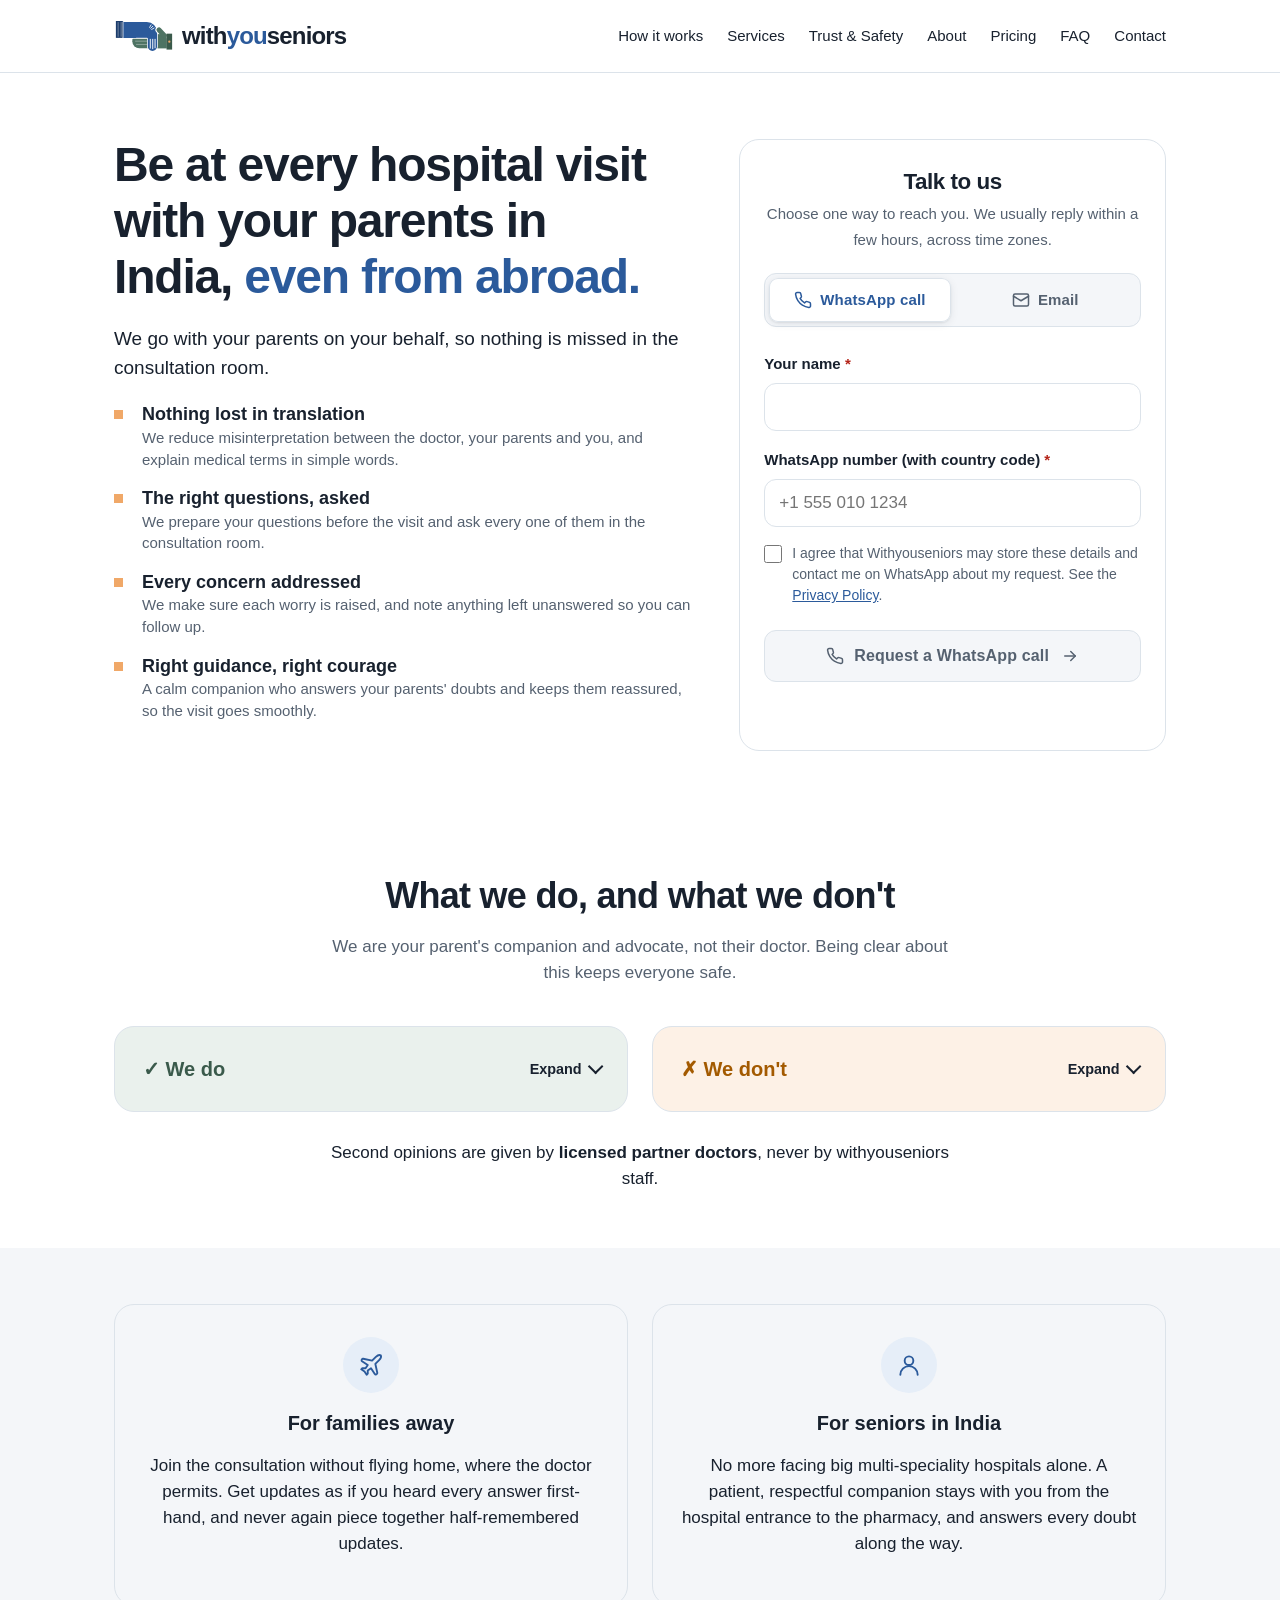
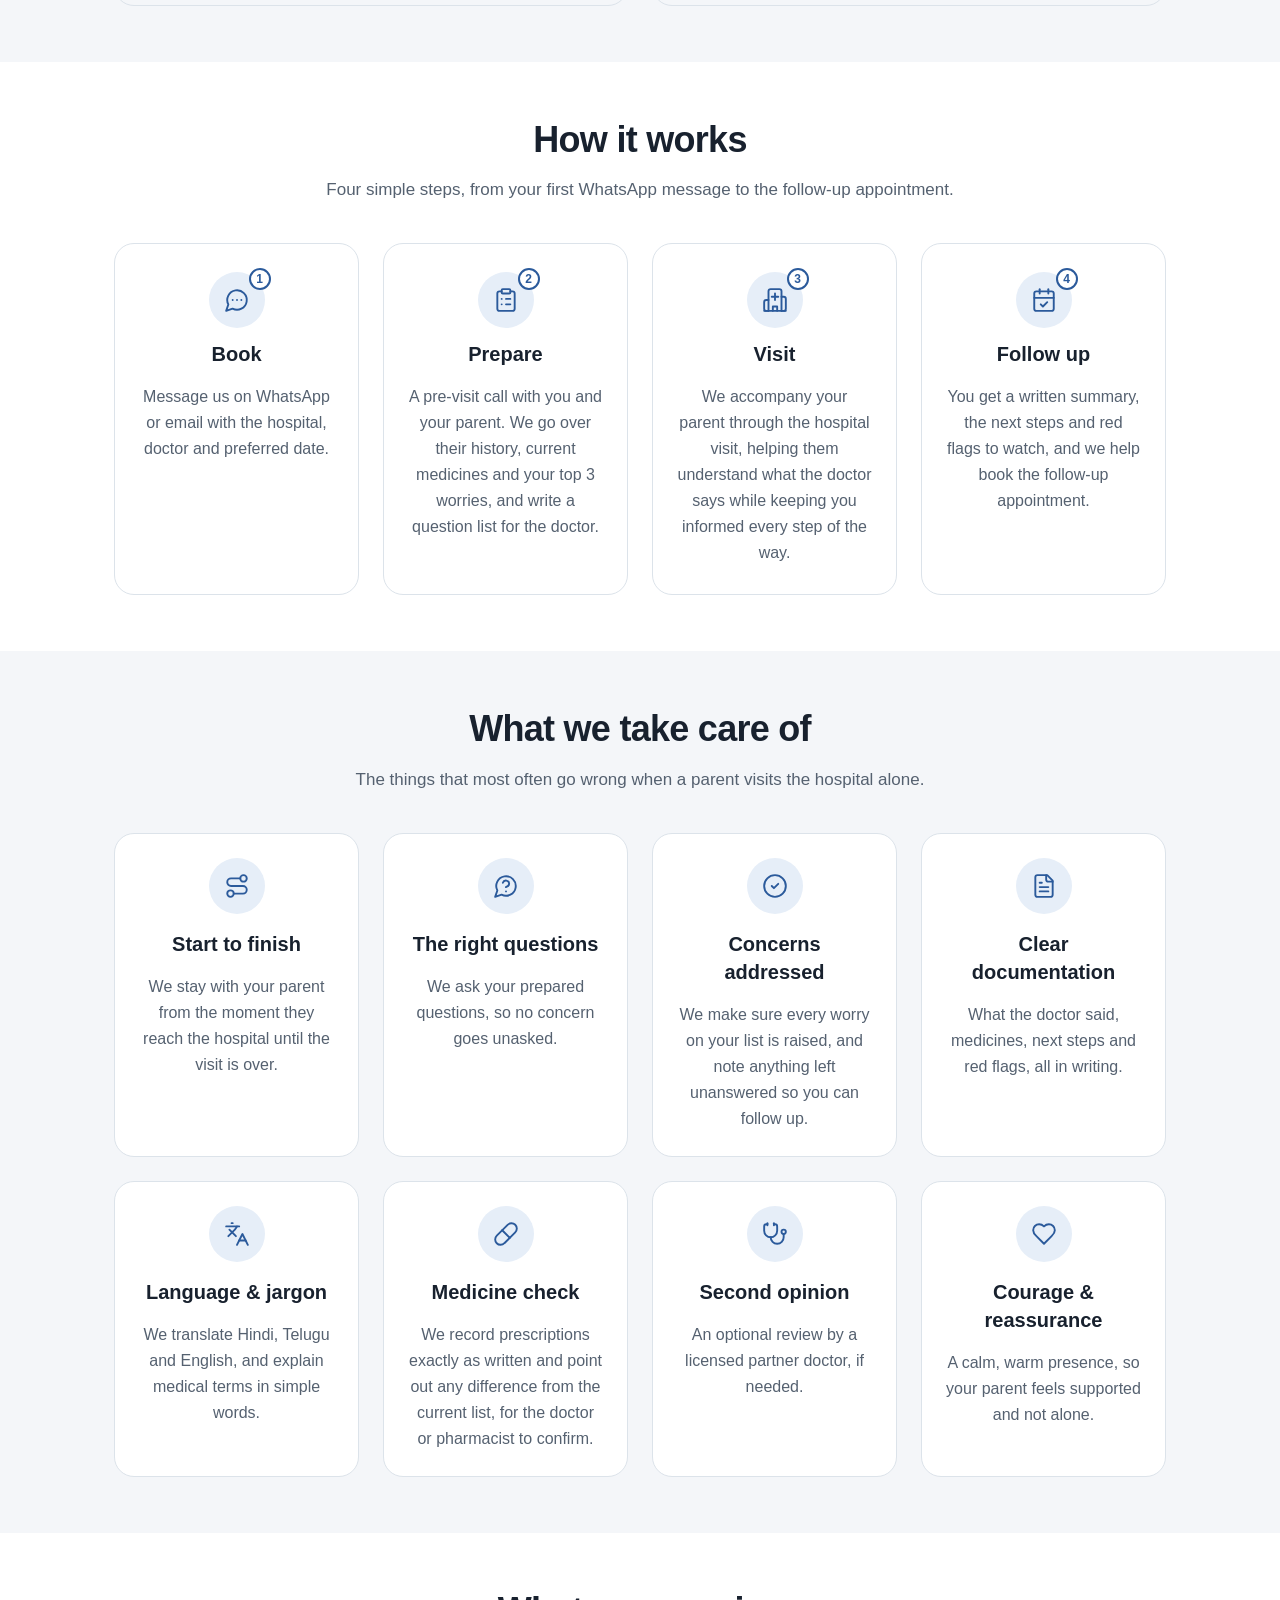
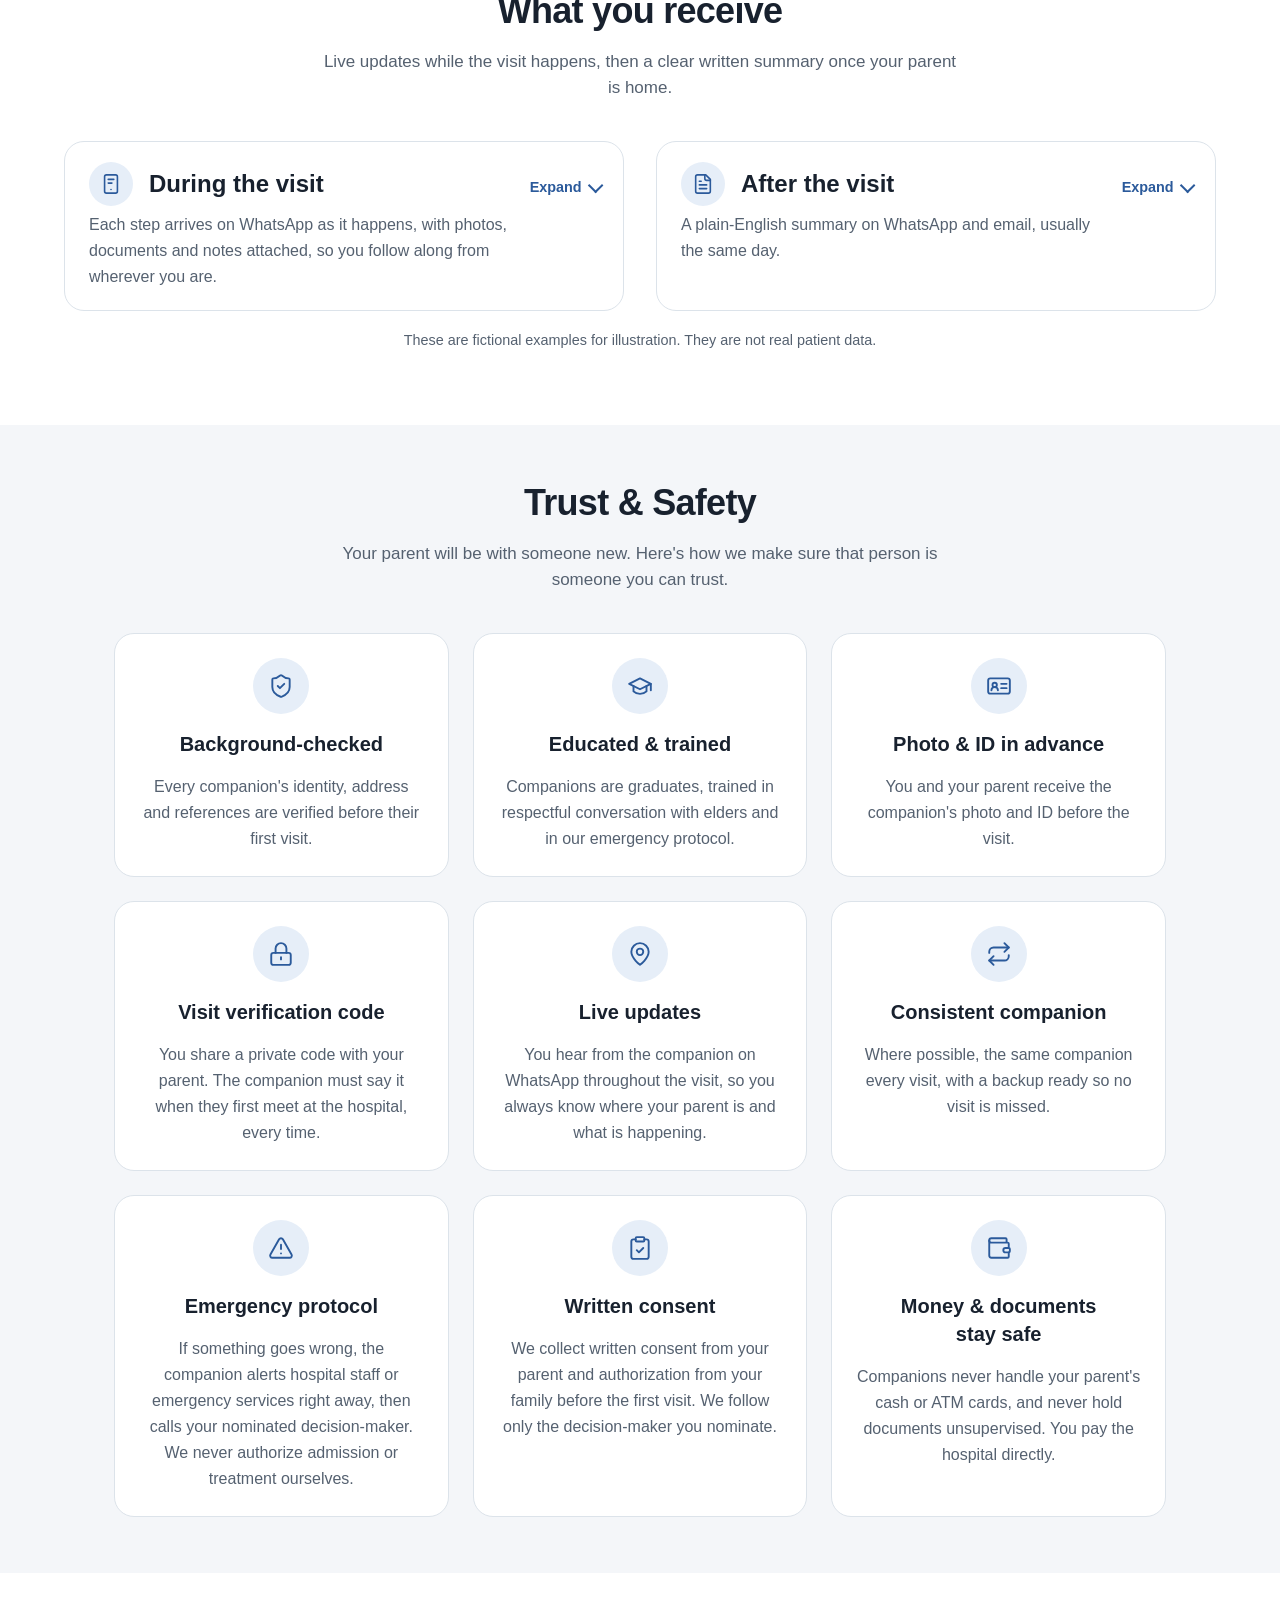
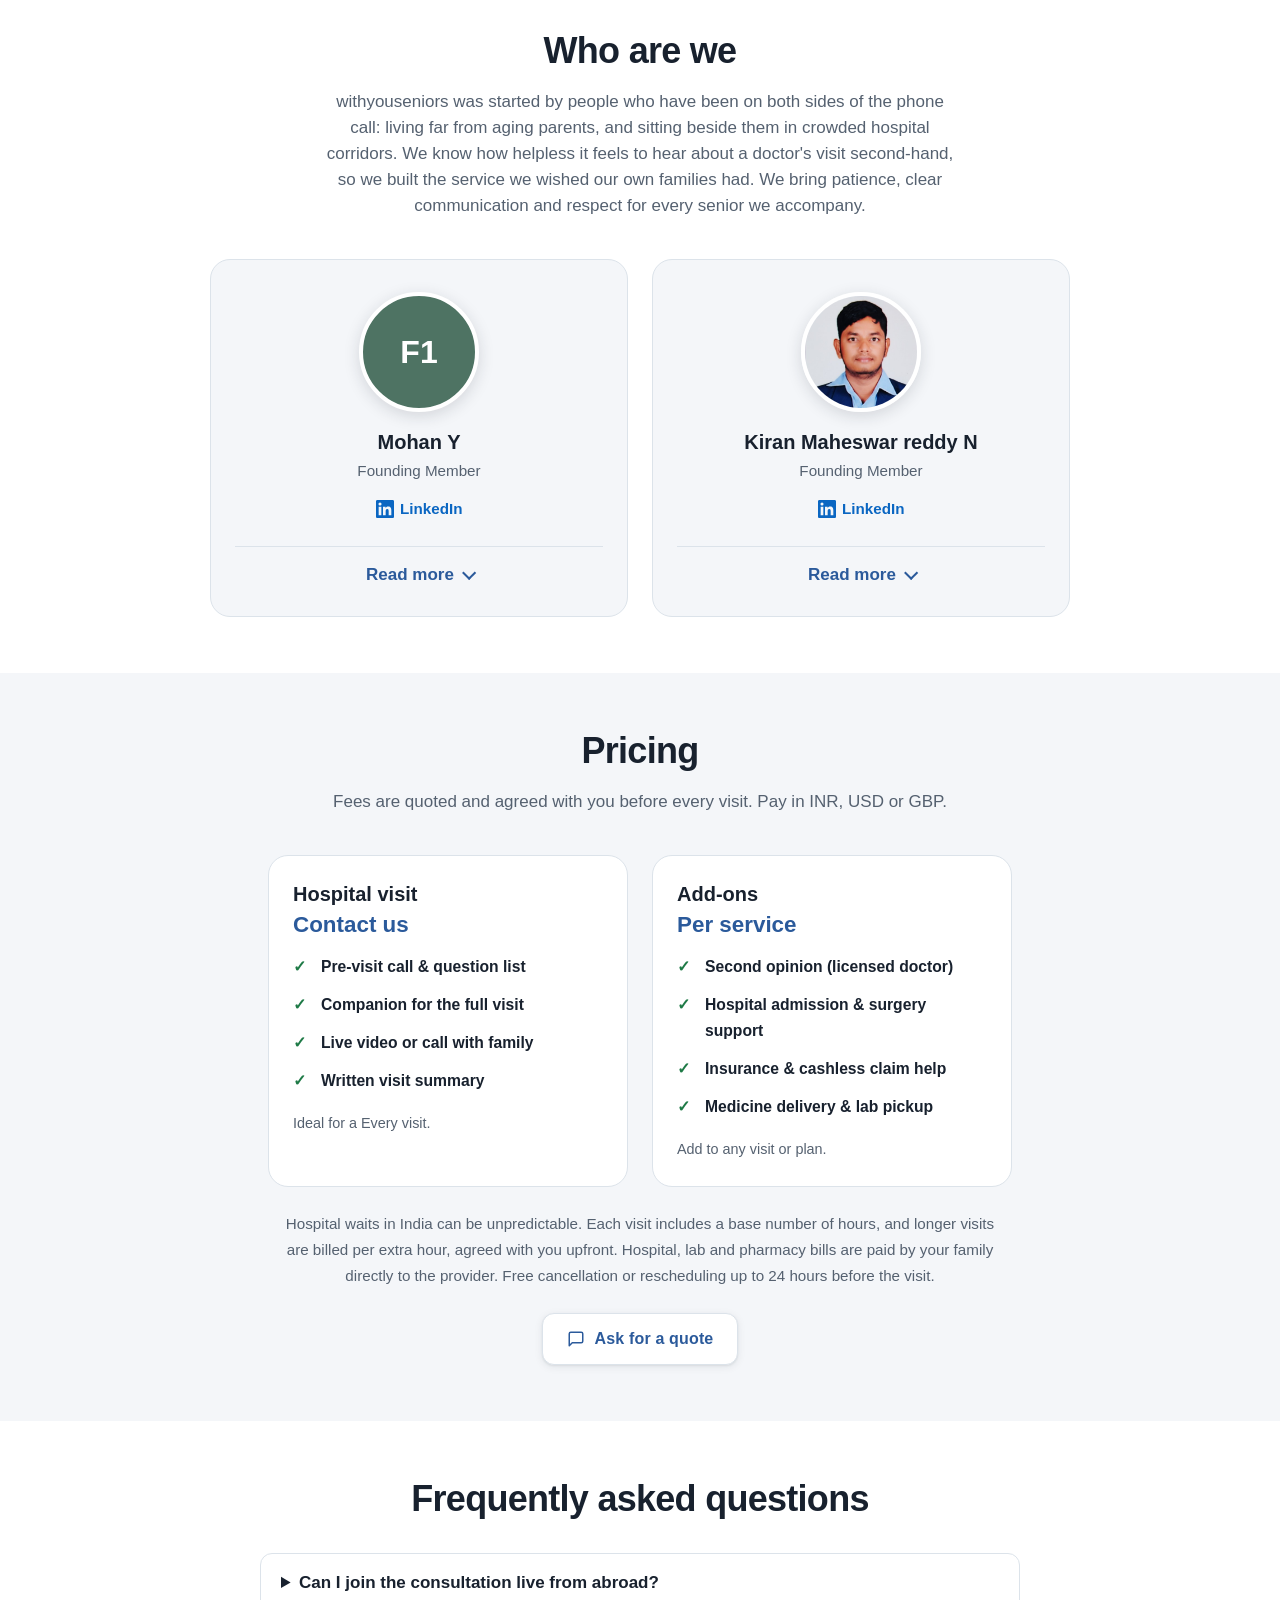
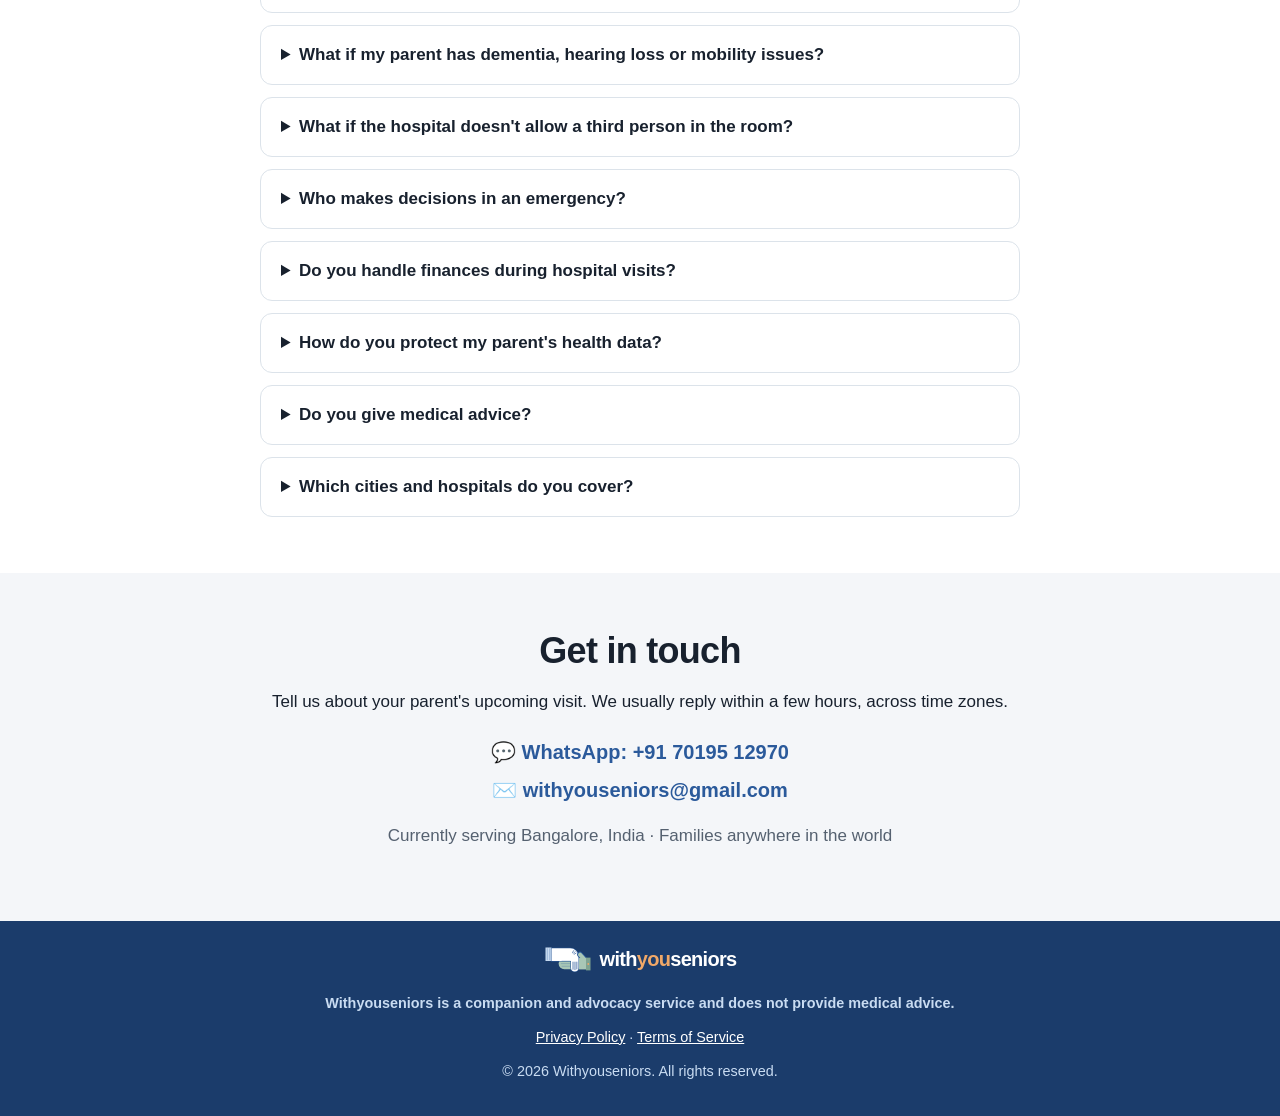
==== commit 74568a2e: "Update founder profile details in Who We Are section Add Kiran's profile photo, update both founders" ====
--- a/index.html
+++ b/index.html
@@ -475,8 +475,8 @@
           <article class="founder-card">
             <div class="founder-photo founder-photo-placeholder" aria-hidden="true">F1</div>
             <h3 class="founder-name">Mohan Y</h3>
-            <p class="founder-role">Co-founder</p>
-            <a class="founder-linkedin" href="https://www.linkedin.com/" target="_blank" rel="noopener"><svg class="li-icon" viewBox="0 0 24 24" aria-hidden="true" focusable="false"><path fill="currentColor" d="M20.45 20.45h-3.56v-5.57c0-1.33-.02-3.04-1.85-3.04-1.85 0-2.14 1.45-2.14 2.94v5.67H9.35V9h3.41v1.56h.05c.48-.9 1.64-1.85 3.37-1.85 3.6 0 4.27 2.37 4.27 5.46v6.28zM5.34 7.43a2.06 2.06 0 1 1 0-4.13 2.06 2.06 0 0 1 0 4.13zM7.12 20.45H3.56V9h3.56v11.45zM22.22 0H1.77C.79 0 0 .77 0 1.73v20.54C0 23.23.79 24 1.77 24h20.45c.98 0 1.78-.77 1.78-1.73V1.73C24 .77 23.2 0 22.22 0z"/></svg> LinkedIn profile</a>
+            <p class="founder-role">Founding Member</p>
+            <a class="founder-linkedin" href="https://www.linkedin.com/in/mohanyerri/" target="_blank" rel="noopener"><svg class="li-icon" viewBox="0 0 24 24" aria-hidden="true" focusable="false"><path fill="currentColor" d="M20.45 20.45h-3.56v-5.57c0-1.33-.02-3.04-1.85-3.04-1.85 0-2.14 1.45-2.14 2.94v5.67H9.35V9h3.41v1.56h.05c.48-.9 1.64-1.85 3.37-1.85 3.6 0 4.27 2.37 4.27 5.46v6.28zM5.34 7.43a2.06 2.06 0 1 1 0-4.13 2.06 2.06 0 0 1 0 4.13zM7.12 20.45H3.56V9h3.56v11.45zM22.22 0H1.77C.79 0 0 .77 0 1.73v20.54C0 23.23.79 24 1.77 24h20.45c.98 0 1.78-.77 1.78-1.73V1.73C24 .77 23.2 0 22.22 0z"/></svg> LinkedIn</a>
             <details class="founder-details">
               <summary><span class="when-closed">Read more</span><span class="when-open">Show less</span></summary>
               <div class="founder-bio">
@@ -490,23 +490,20 @@
               </div>
             </details>
           </article>
-          <!-- TODO: replace Founder 2 placeholder details. For a photo, swap the initials div for:
-               <img class="founder-photo" src="assets/founder-2.jpg" alt="Photo of [Name]"> -->
           <article class="founder-card">
-            <div class="founder-photo founder-photo-placeholder" aria-hidden="true">F2</div>
-            <h3 class="founder-name">Kiran Mahesh N</h3>
-            <p class="founder-role">Co-founder</p>
-            <a class="founder-linkedin" href="https://www.linkedin.com/" target="_blank" rel="noopener"><svg class="li-icon" viewBox="0 0 24 24" aria-hidden="true" focusable="false"><path fill="currentColor" d="M20.45 20.45h-3.56v-5.57c0-1.33-.02-3.04-1.85-3.04-1.85 0-2.14 1.45-2.14 2.94v5.67H9.35V9h3.41v1.56h.05c.48-.9 1.64-1.85 3.37-1.85 3.6 0 4.27 2.37 4.27 5.46v6.28zM5.34 7.43a2.06 2.06 0 1 1 0-4.13 2.06 2.06 0 0 1 0 4.13zM7.12 20.45H3.56V9h3.56v11.45zM22.22 0H1.77C.79 0 0 .77 0 1.73v20.54C0 23.23.79 24 1.77 24h20.45c.98 0 1.78-.77 1.78-1.73V1.73C24 .77 23.2 0 22.22 0z"/></svg> LinkedIn profile</a>
+            <img class="founder-photo" src="assets/founder-2.png" alt="Photo of Kiran Maheswar reddy N">
+            <h3 class="founder-name">Kiran Maheswar reddy N</h3>
+            <p class="founder-role">Founding Member</p>
+            <a class="founder-linkedin" href="https://www.linkedin.com/in/kiranmaheshreddy93/" target="_blank" rel="noopener"><svg class="li-icon" viewBox="0 0 24 24" aria-hidden="true" focusable="false"><path fill="currentColor" d="M20.45 20.45h-3.56v-5.57c0-1.33-.02-3.04-1.85-3.04-1.85 0-2.14 1.45-2.14 2.94v5.67H9.35V9h3.41v1.56h.05c.48-.9 1.64-1.85 3.37-1.85 3.6 0 4.27 2.37 4.27 5.46v6.28zM5.34 7.43a2.06 2.06 0 1 1 0-4.13 2.06 2.06 0 0 1 0 4.13zM7.12 20.45H3.56V9h3.56v11.45zM22.22 0H1.77C.79 0 0 .77 0 1.73v20.54C0 23.23.79 24 1.77 24h20.45c.98 0 1.78-.77 1.78-1.73V1.73C24 .77 23.2 0 22.22 0z"/></svg> LinkedIn</a>
             <details class="founder-details">
               <summary><span class="when-closed">Read more</span><span class="when-open">Show less</span></summary>
               <div class="founder-bio">
-                <p>[Short background: where they grew up, education, and professional experience.]</p>
-                <p>[Why they started Withyouseniors, for example a personal experience with a parent's hospital visit.]</p>
                 <ul>
-                  <li>[Key experience or credential]</li>
-                  <li>[Languages spoken]</li>
-                  <li>[Based in: city, country]</li>
+                  <li>10+ years of software engineering experience, Ex-SAP, currently at Optum</li>
+                  <li>Languages spoken: English, Telugu, Hindi, Kannada</li>
+                  <li>Based in: Bangalore, India</li>
                 </ul>
+                <p><strong>Why we started:</strong> I've lived the anxiety of managing a parent's health from afar, and I've watched close friends go through the same—even after visits to top multispecialty hospitals, we were often left with test reports instead of clear, complete answers. We started WithYouSeniors to change that: giving parents in India thorough, attentive care and families abroad the clarity and peace of mind they deserve.</p>
               </div>
             </details>
           </article>
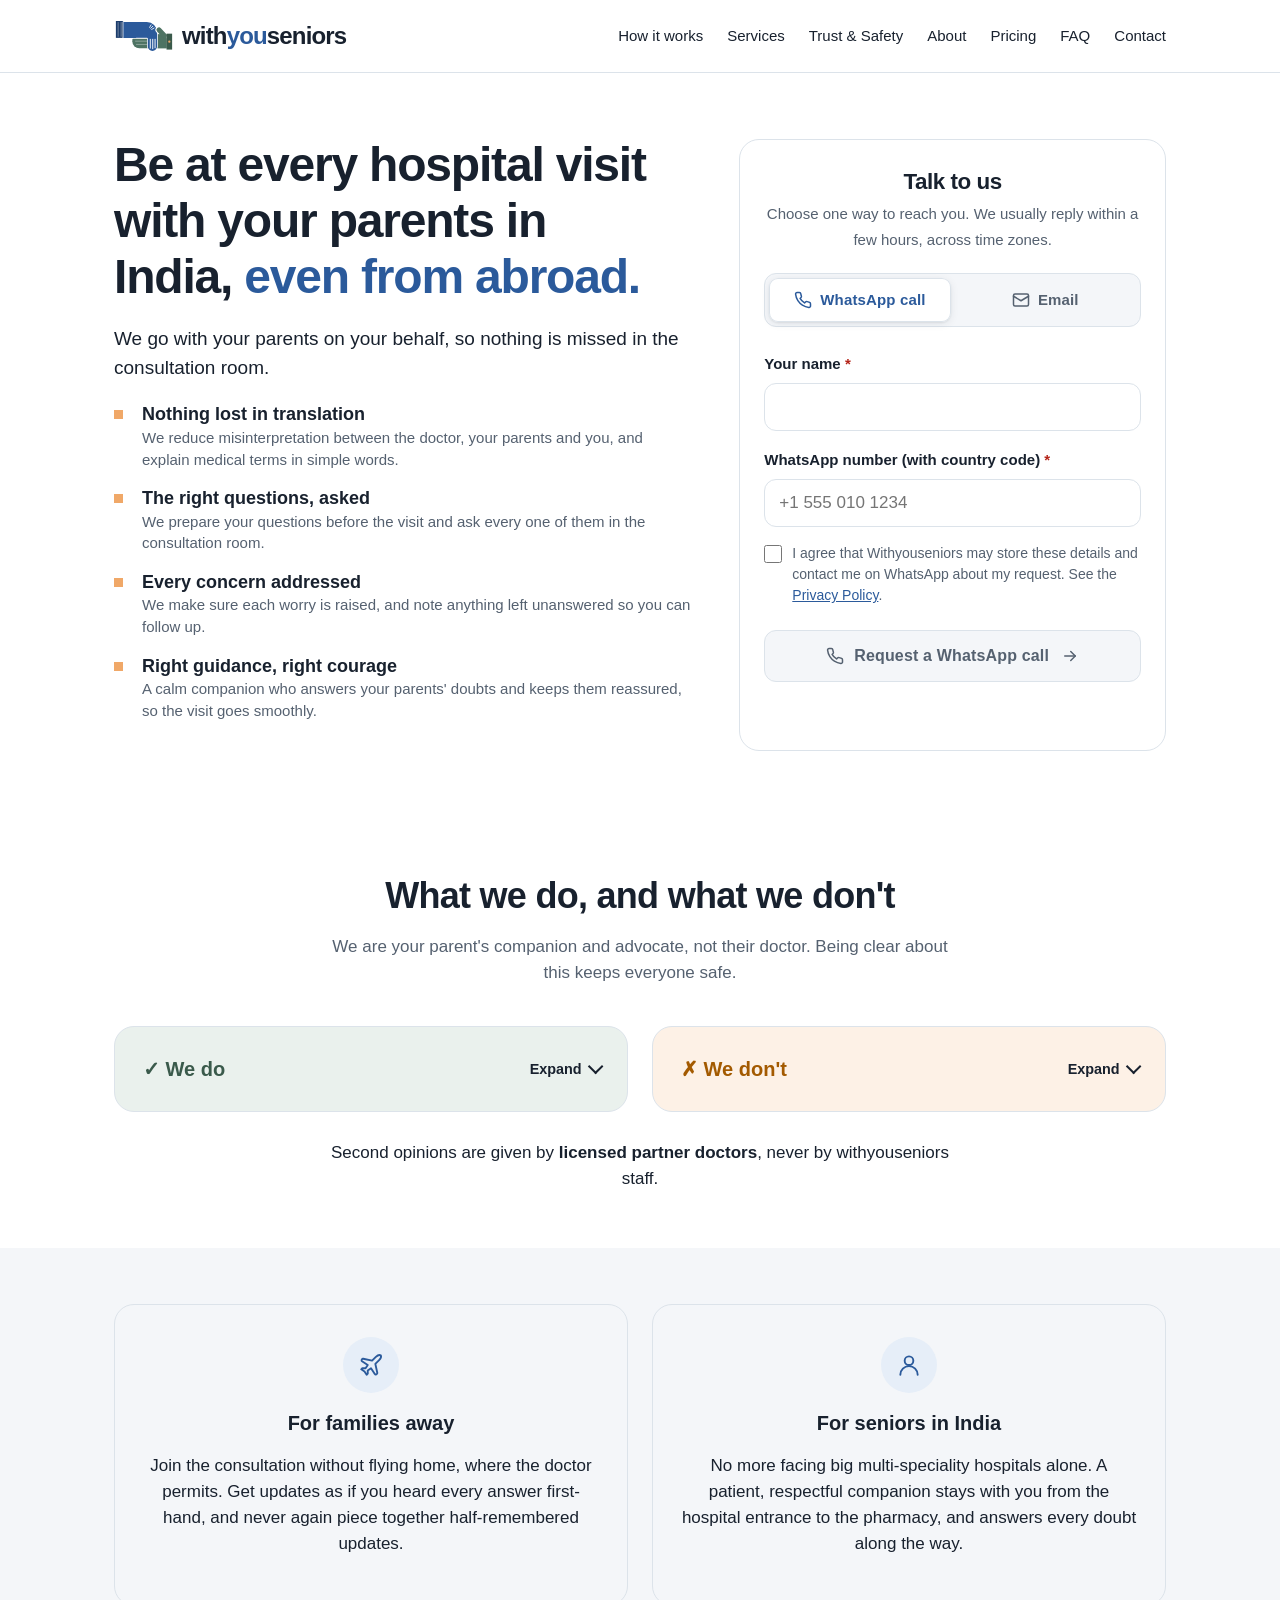
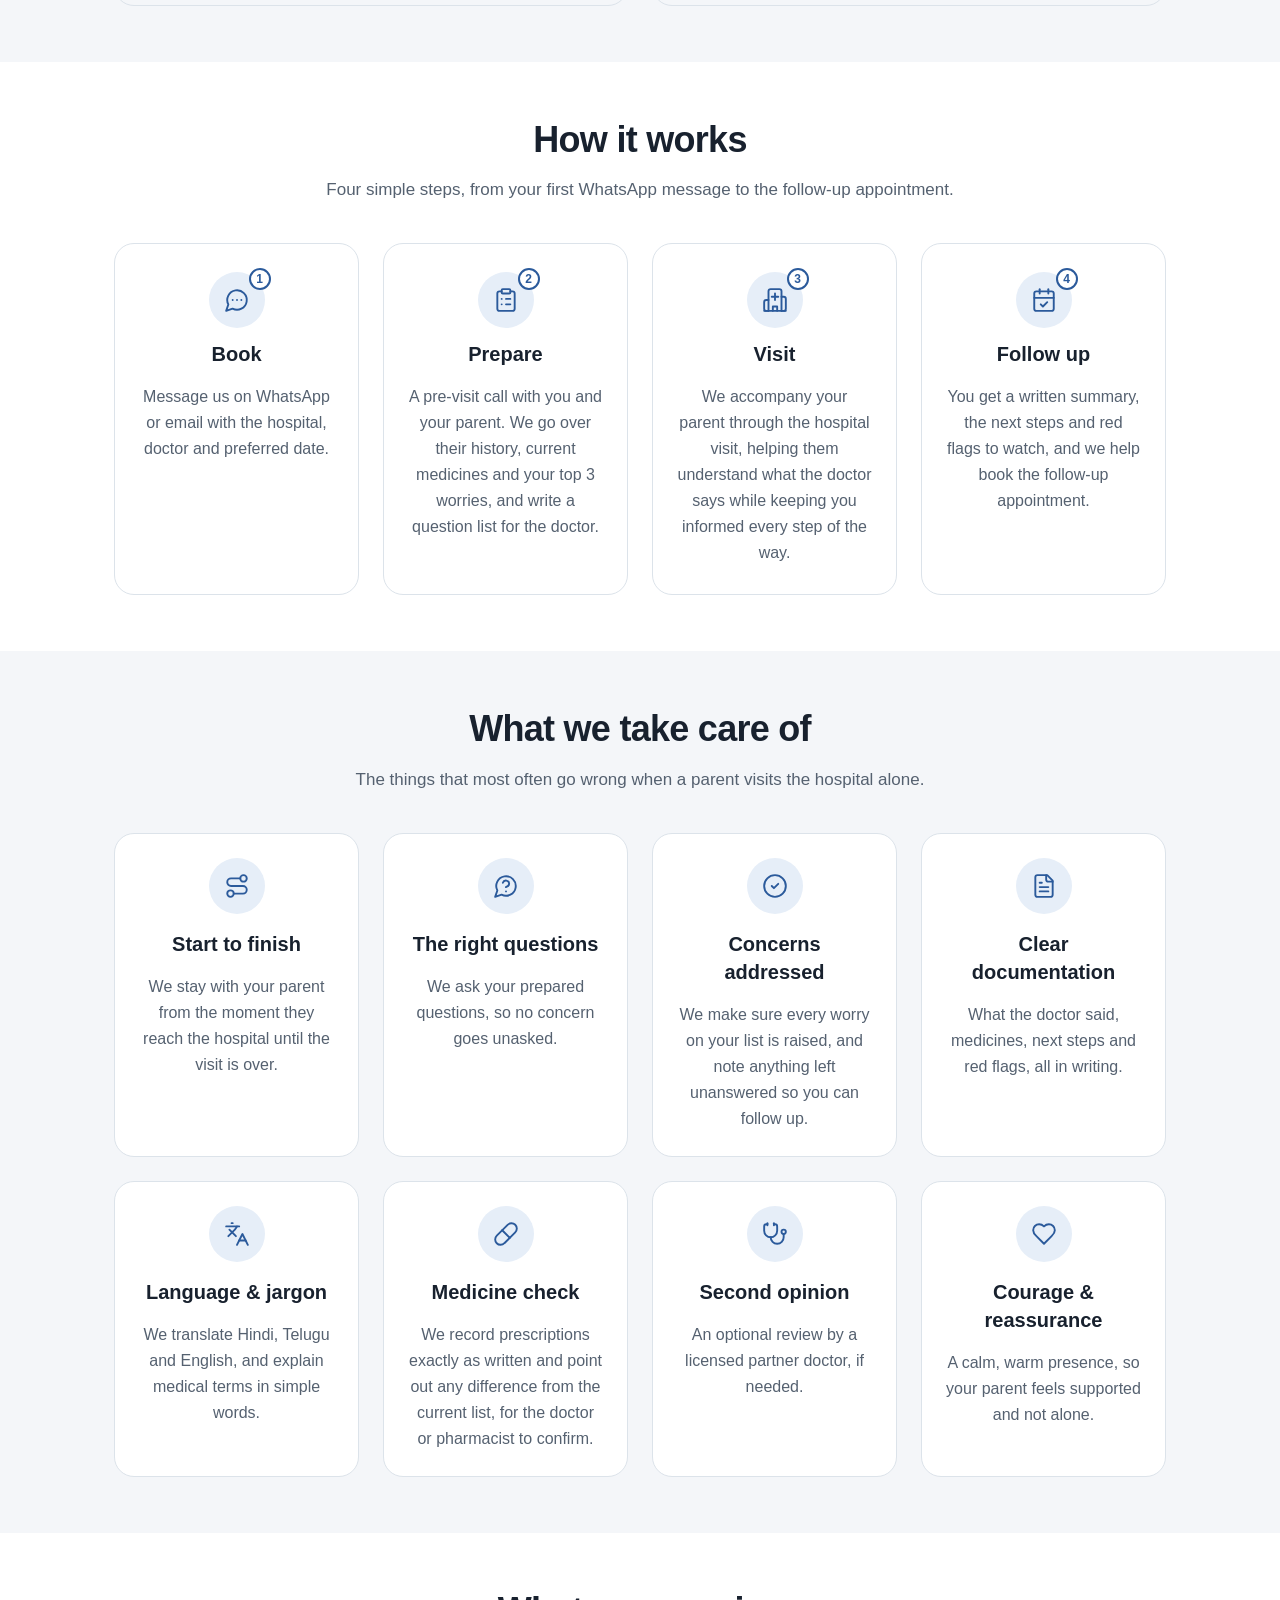
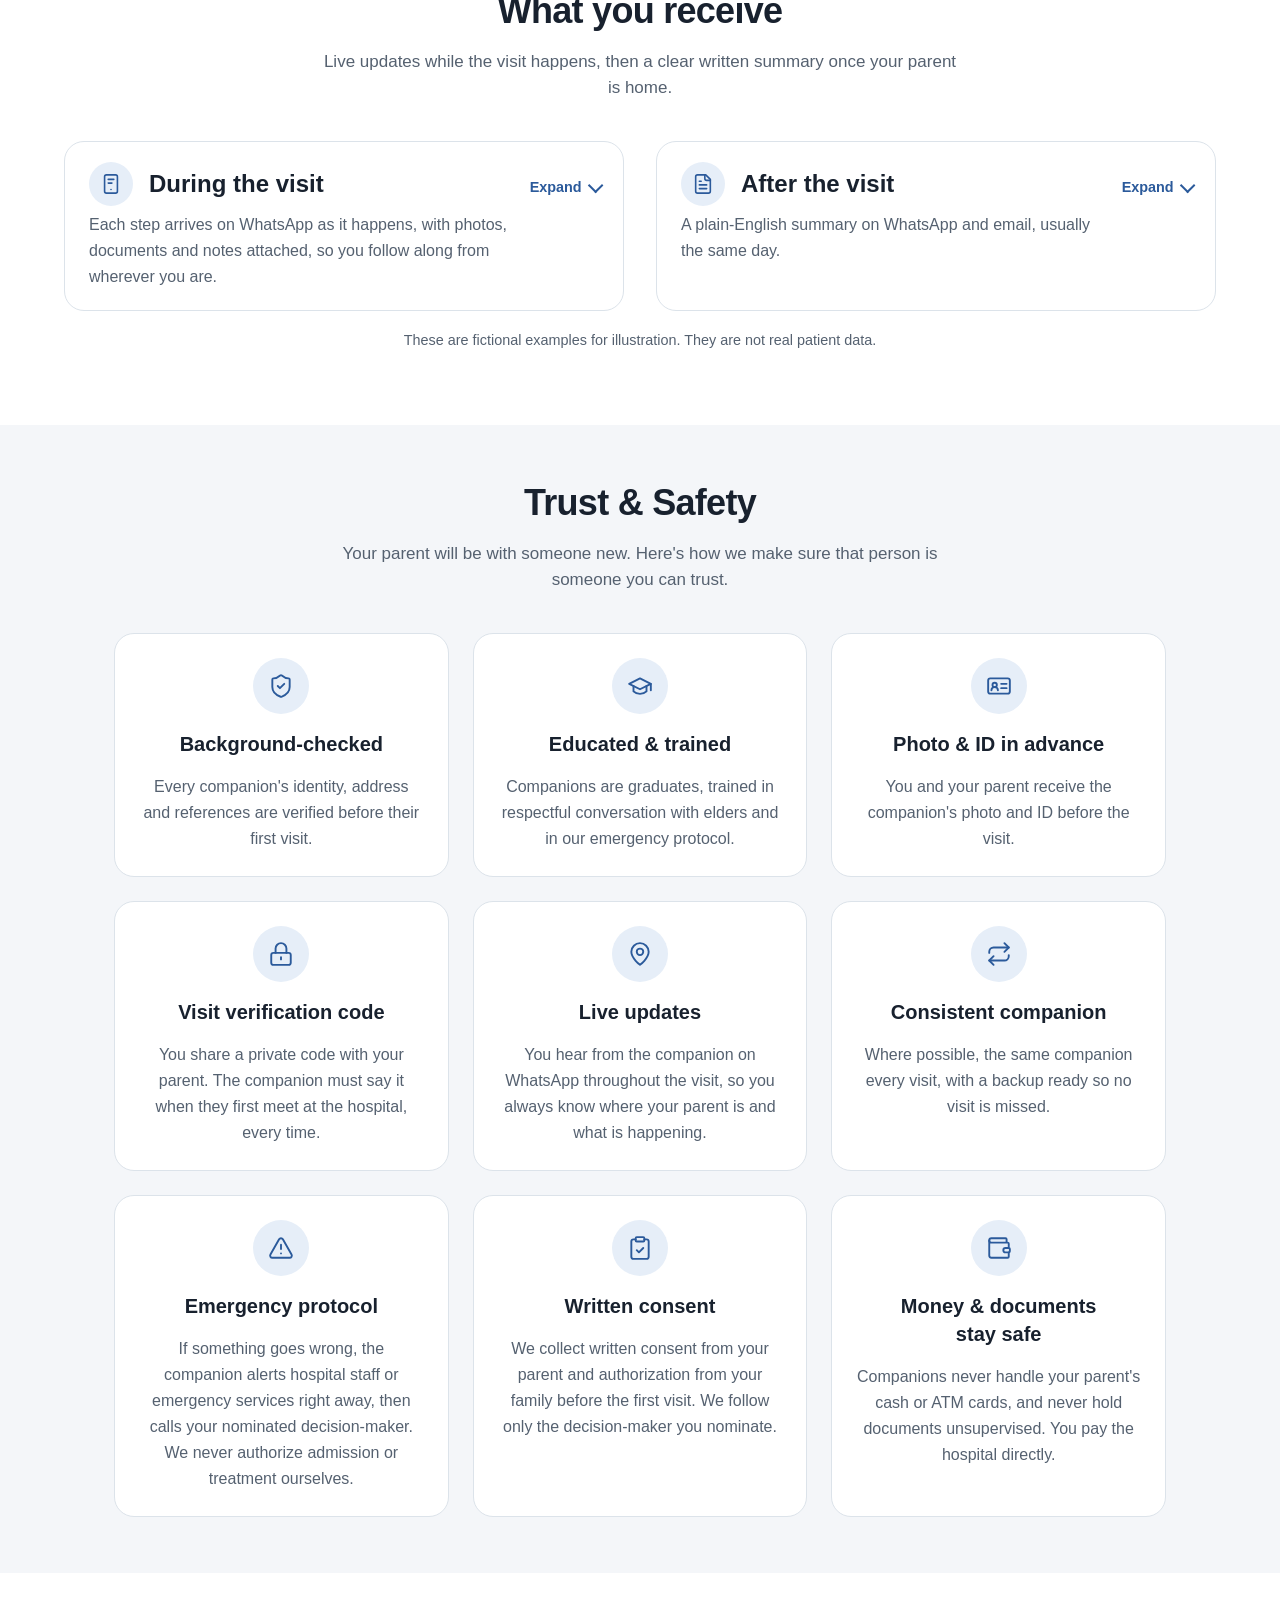
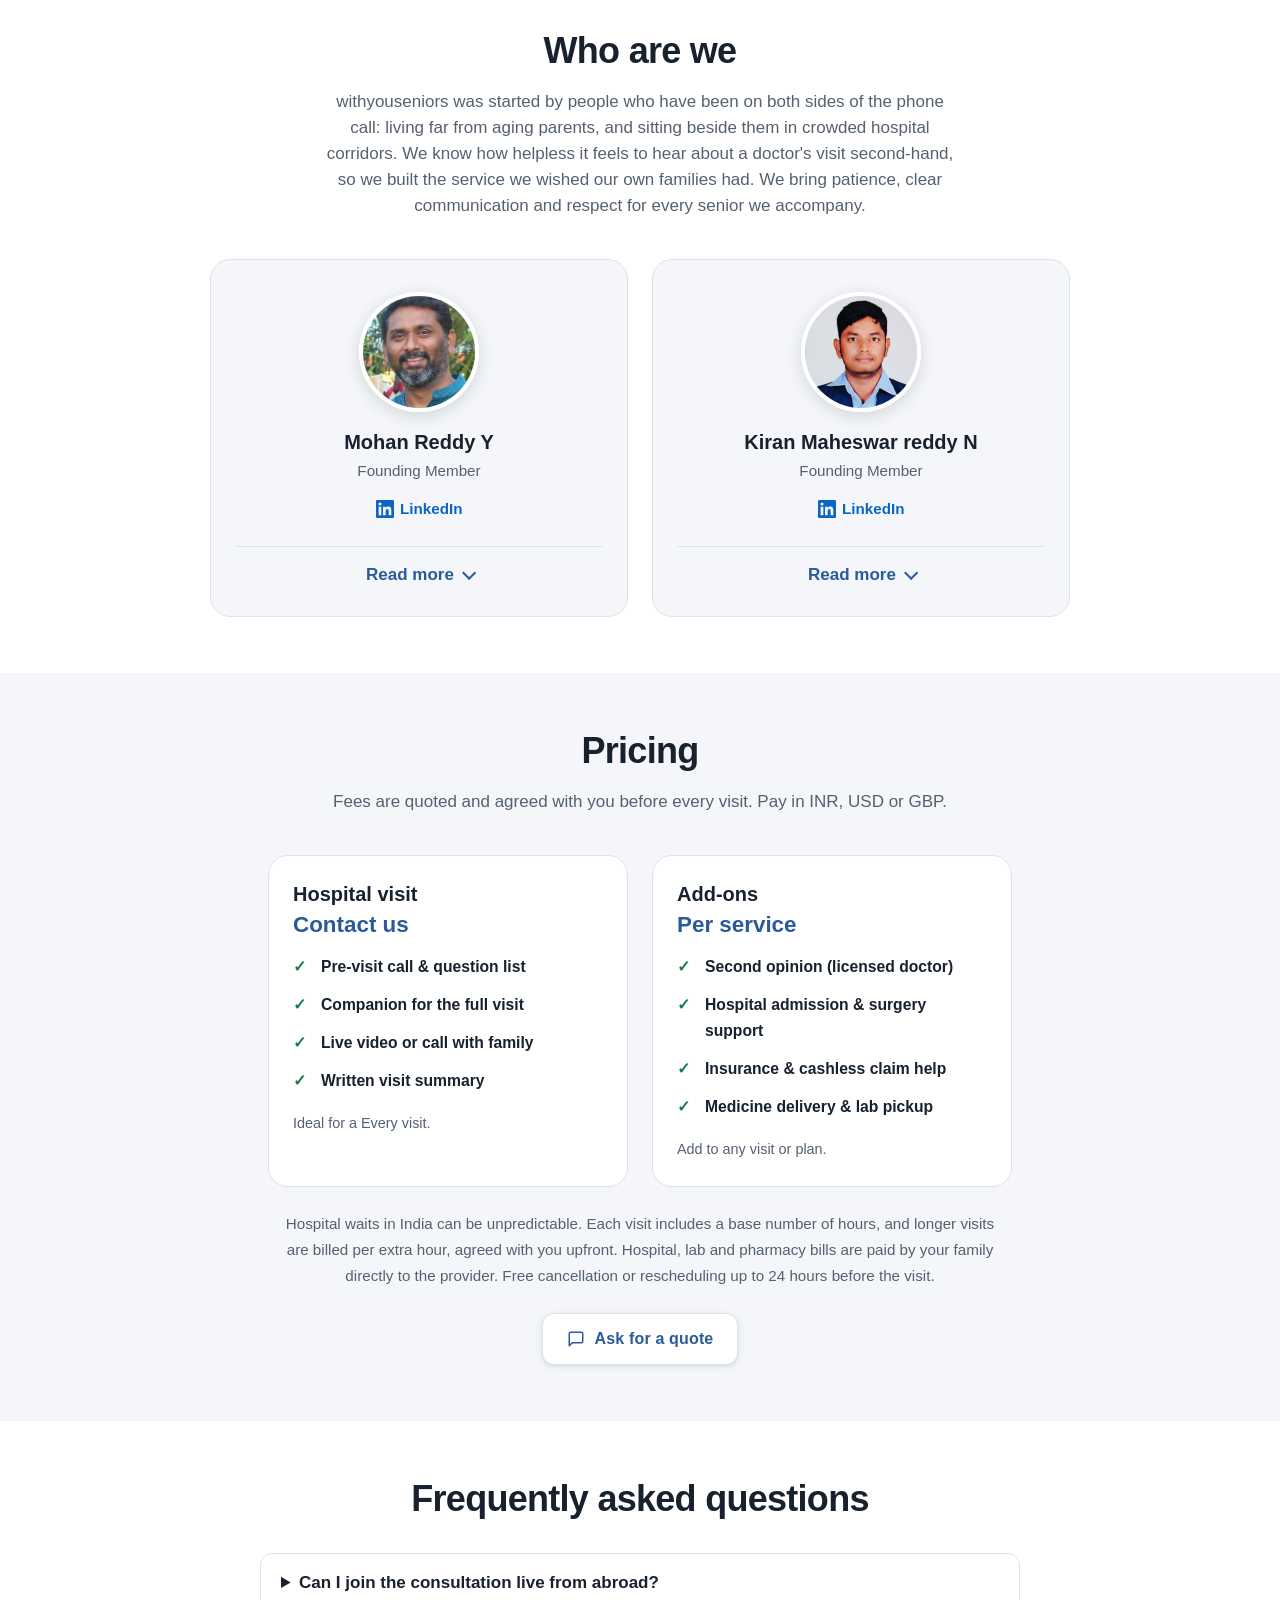
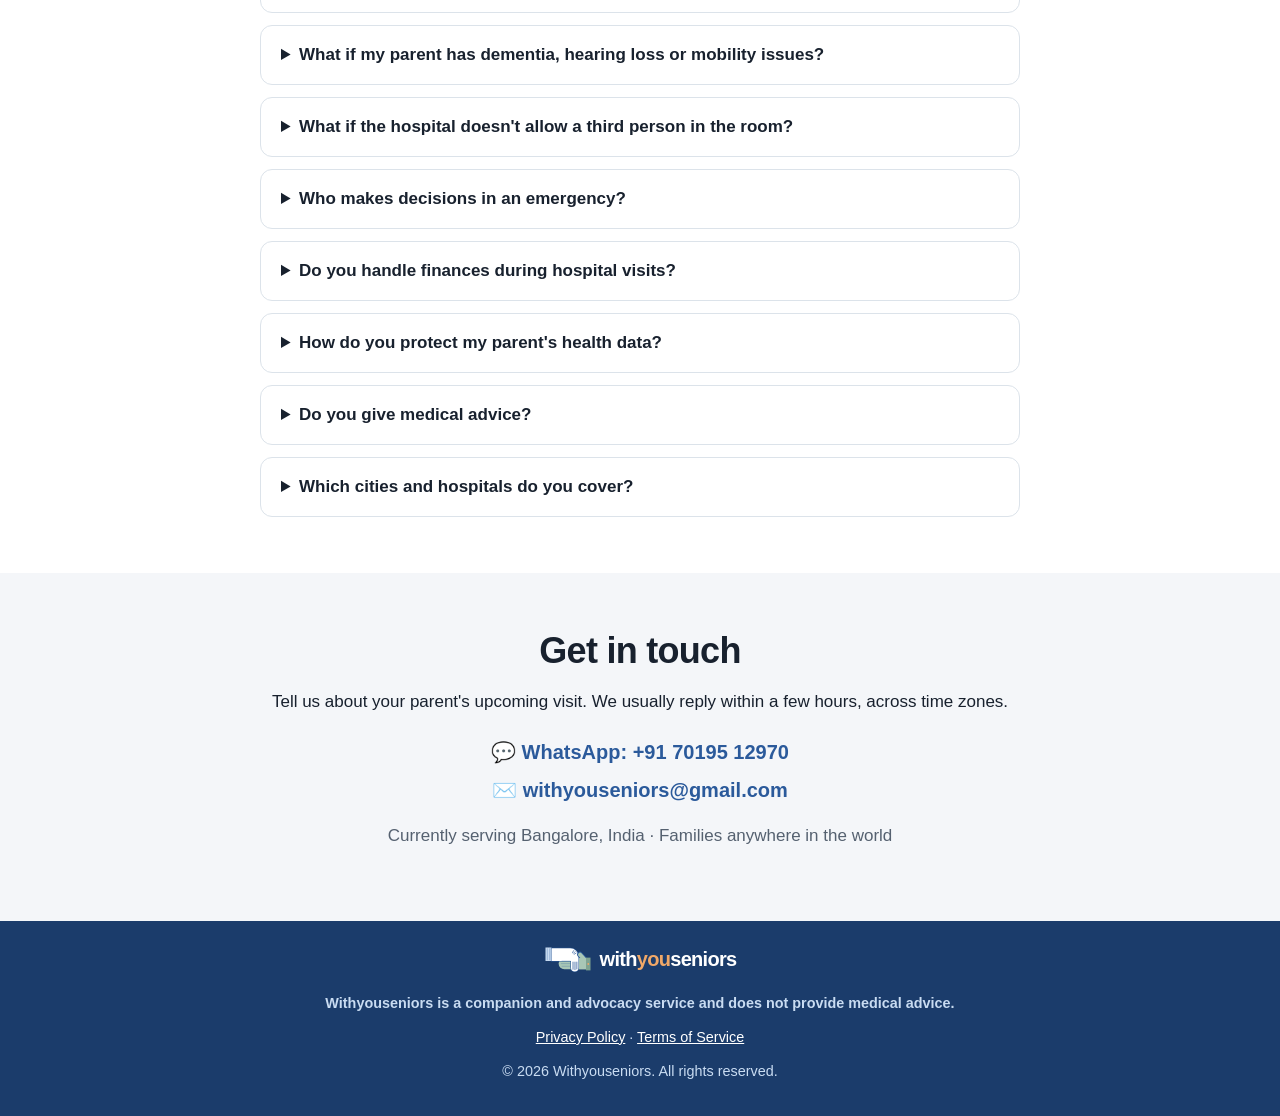
==== commit e0c74cfe: "change about us" ====
--- a/index.html
+++ b/index.html
@@ -473,20 +473,15 @@
           <!-- TODO: replace Founder 1 placeholder details. For a photo, swap the initials div for:
                <img class="founder-photo" src="assets/founder-1.jpg" alt="Photo of [Name]"> -->
           <article class="founder-card">
-            <div class="founder-photo founder-photo-placeholder" aria-hidden="true">F1</div>
-            <h3 class="founder-name">Mohan Y</h3>
+            <img class="founder-photo" src="assets/founder-1.jpg" alt="Photo of Mohan Y">
+            <h3 class="founder-name">Mohan Reddy Y</h3>
             <p class="founder-role">Founding Member</p>
             <a class="founder-linkedin" href="https://www.linkedin.com/in/mohanyerri/" target="_blank" rel="noopener"><svg class="li-icon" viewBox="0 0 24 24" aria-hidden="true" focusable="false"><path fill="currentColor" d="M20.45 20.45h-3.56v-5.57c0-1.33-.02-3.04-1.85-3.04-1.85 0-2.14 1.45-2.14 2.94v5.67H9.35V9h3.41v1.56h.05c.48-.9 1.64-1.85 3.37-1.85 3.6 0 4.27 2.37 4.27 5.46v6.28zM5.34 7.43a2.06 2.06 0 1 1 0-4.13 2.06 2.06 0 0 1 0 4.13zM7.12 20.45H3.56V9h3.56v11.45zM22.22 0H1.77C.79 0 0 .77 0 1.73v20.54C0 23.23.79 24 1.77 24h20.45c.98 0 1.78-.77 1.78-1.73V1.73C24 .77 23.2 0 22.22 0z"/></svg> LinkedIn</a>
             <details class="founder-details">
               <summary><span class="when-closed">Read more</span><span class="when-open">Show less</span></summary>
               <div class="founder-bio">
-                <p>[Short background: where they grew up, education, and professional experience.]</p>
-                <p>[Why they started Withyouseniors, for example a personal experience with a parent's hospital visit.]</p>
-                <ul>
-                  <li>[Key experience or credential]</li>
-                  <li>[Languages spoken]</li>
-                  <li>[Based in: city, country]</li>
-                </ul>
+                <p><strong>About Me:</strong> 20+ years in fintech, from core banking platforms to market data systems to enterprise AI </p>
+                <p><strong>Why we started:</strong> My parents have been hospitalized due to serious health conditions, and I consider myself fortunate to have been by their side during those critical moments.During these visits, I met many senior citizens managing their health challenges on their own. Conversations with them revealed that their children lived abroad, while the parents hesitated to seek help, not wanting to disrupt their children's careers or lives.This deeply moved me and made me think: What if we could bridge this gap and ensure seniors feel cared for and supported, while their children have peace of mind knowing someone is there for their parents?That thought gave birth to withyourseniors.</p>
               </div>
             </details>
           </article>
@@ -498,11 +493,8 @@
             <details class="founder-details">
               <summary><span class="when-closed">Read more</span><span class="when-open">Show less</span></summary>
               <div class="founder-bio">
-                <ul>
-                  <li>10+ years of software engineering experience, Ex-SAP, currently at Optum</li>
-                  <li>Languages spoken: English, Telugu, Hindi, Kannada</li>
-                  <li>Based in: Bangalore, India</li>
-                </ul>
+                
+                <p><strong>About Me:</strong> 10+ years of software engineering experience, Ex-SAP, currently at Optum </p>
                 <p><strong>Why we started:</strong> I've lived the anxiety of managing a parent's health from afar, and I've watched close friends go through the same—even after visits to top multispecialty hospitals, we were often left with test reports instead of clear, complete answers. We started WithYouSeniors to change that: giving parents in India thorough, attentive care and families abroad the clarity and peace of mind they deserve.</p>
               </div>
             </details>
